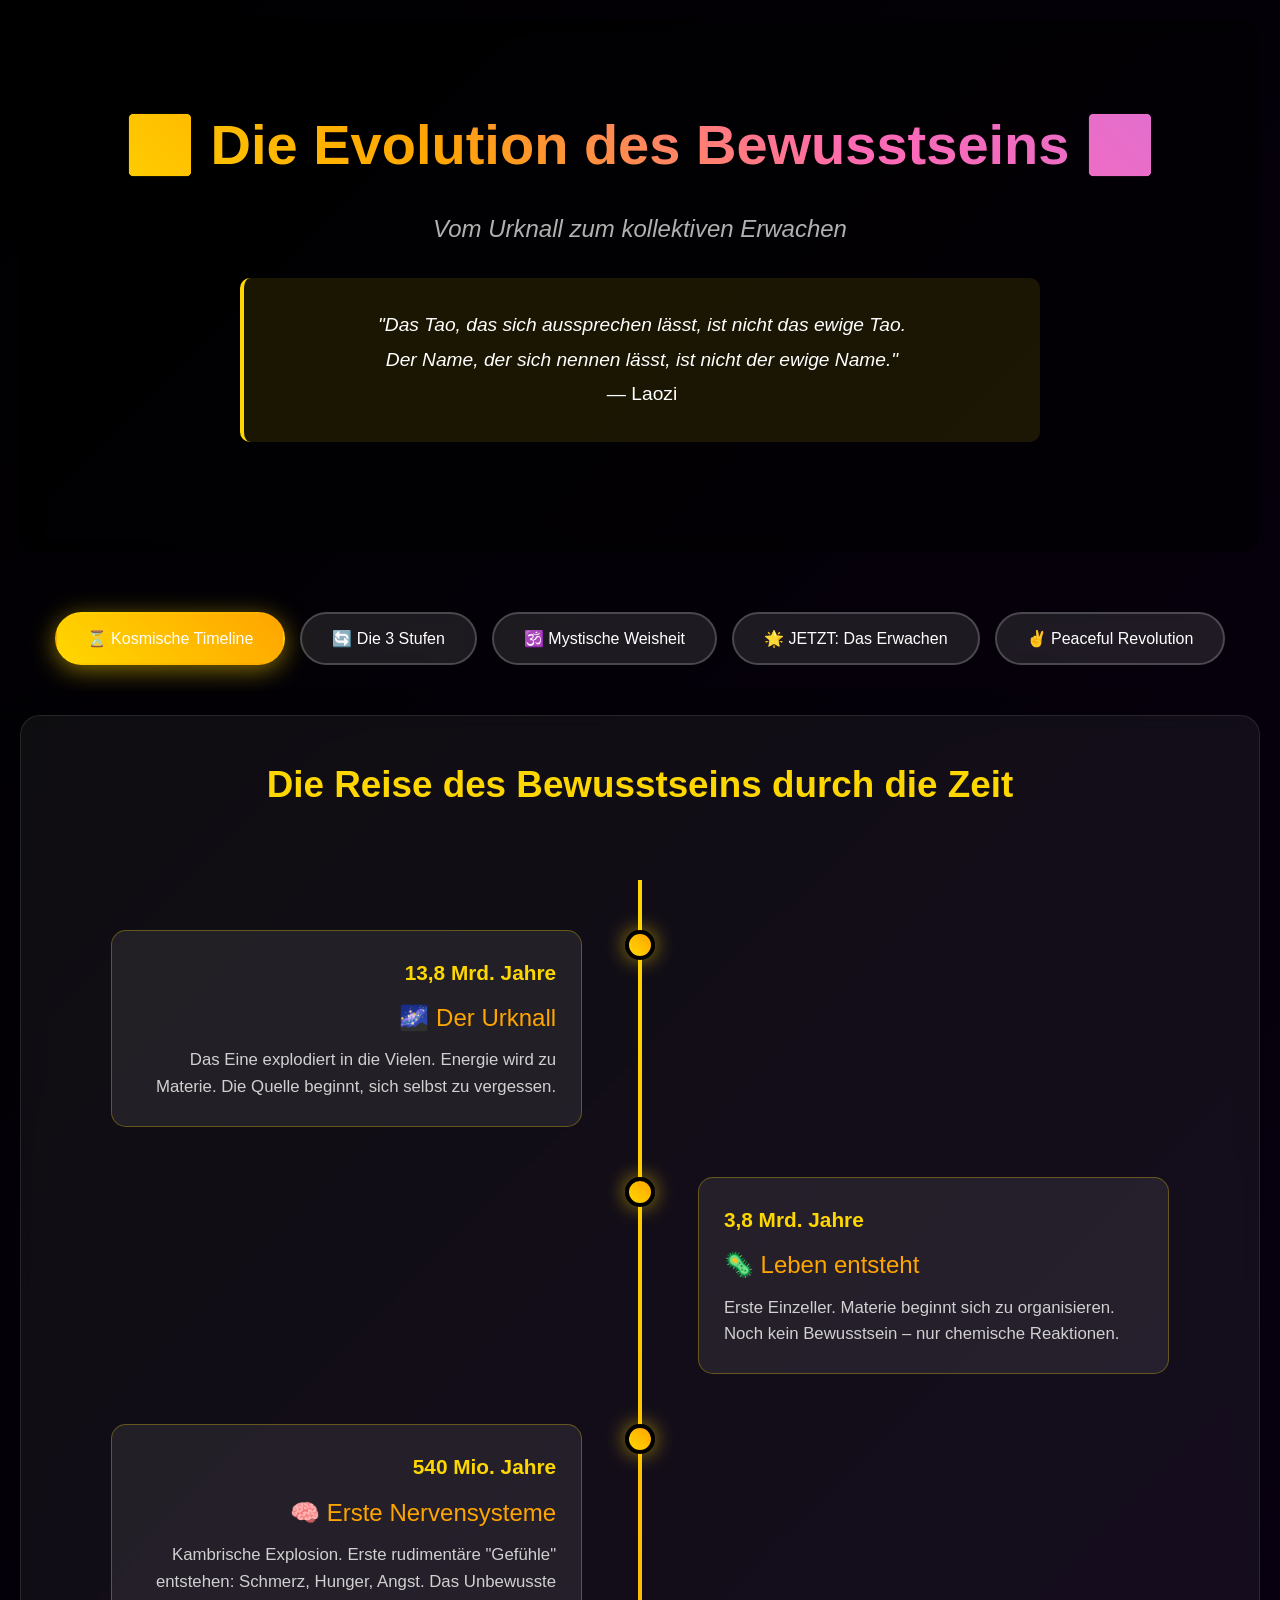
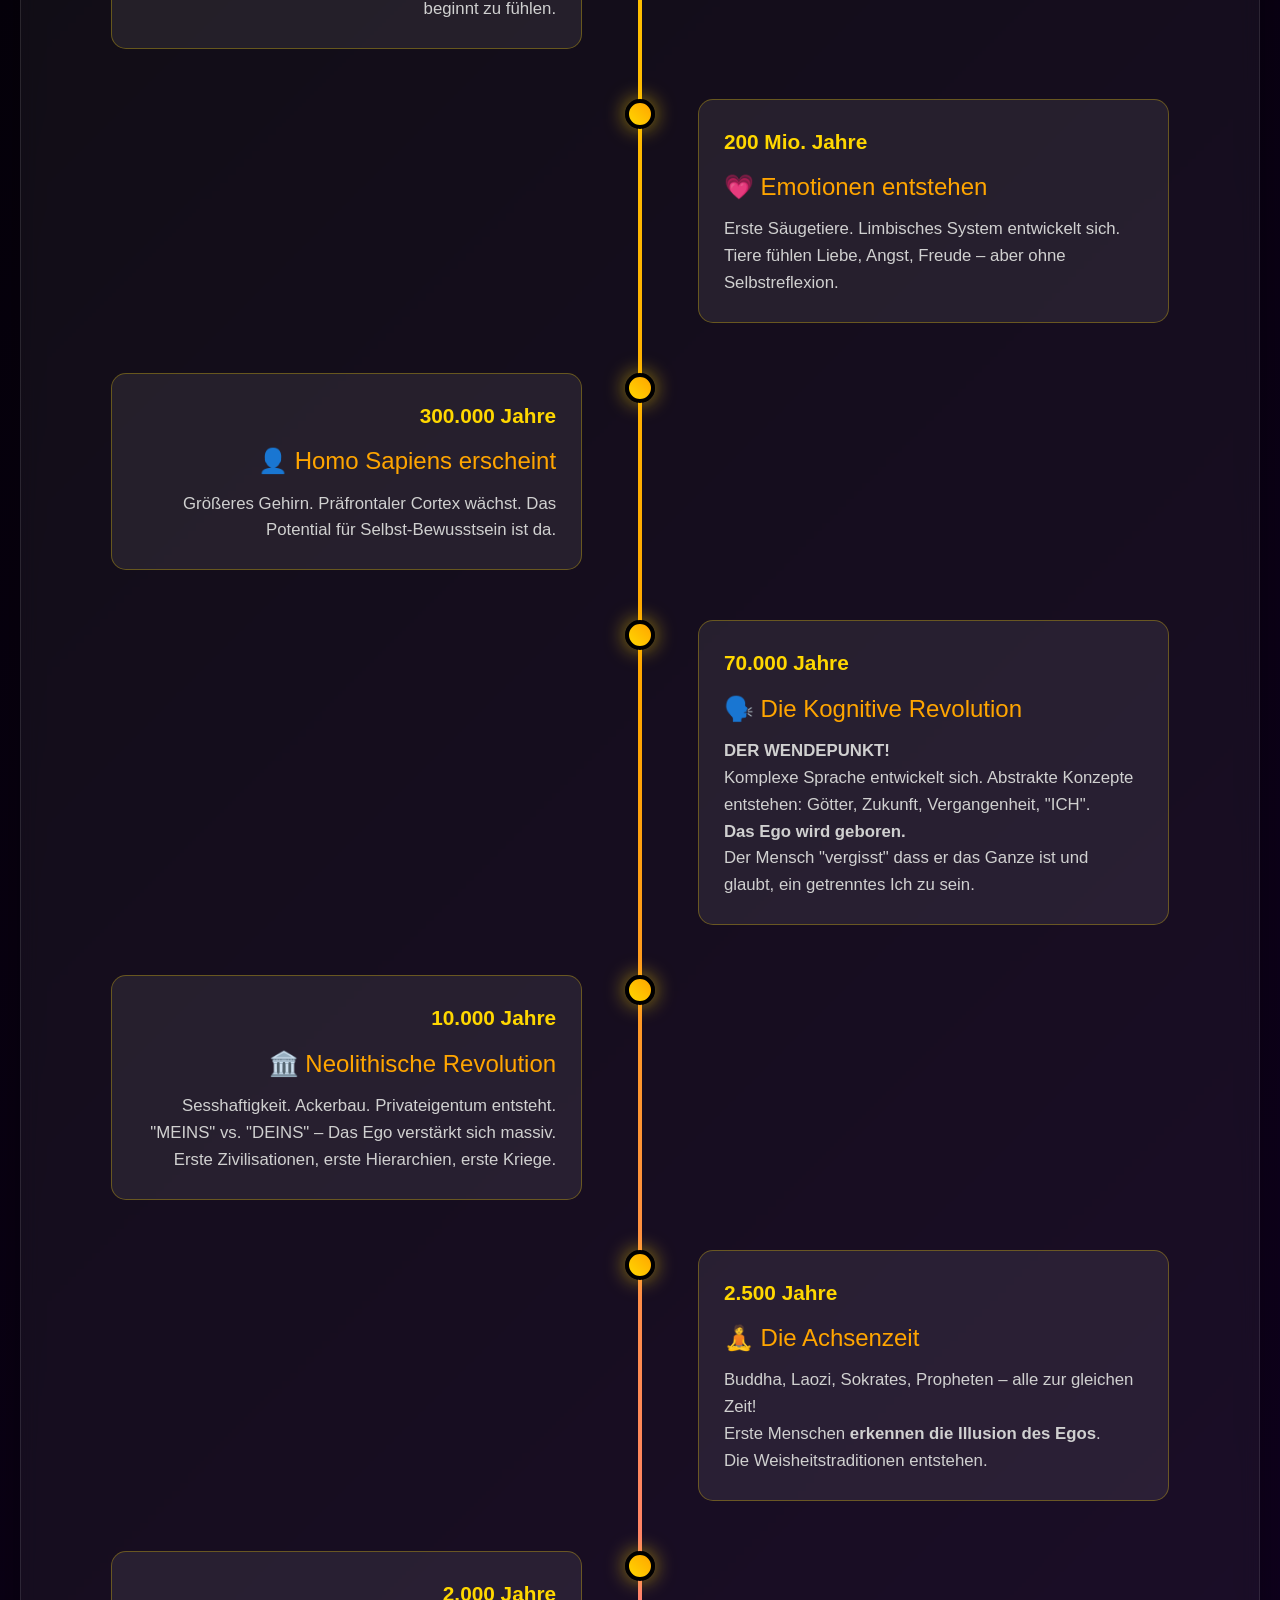
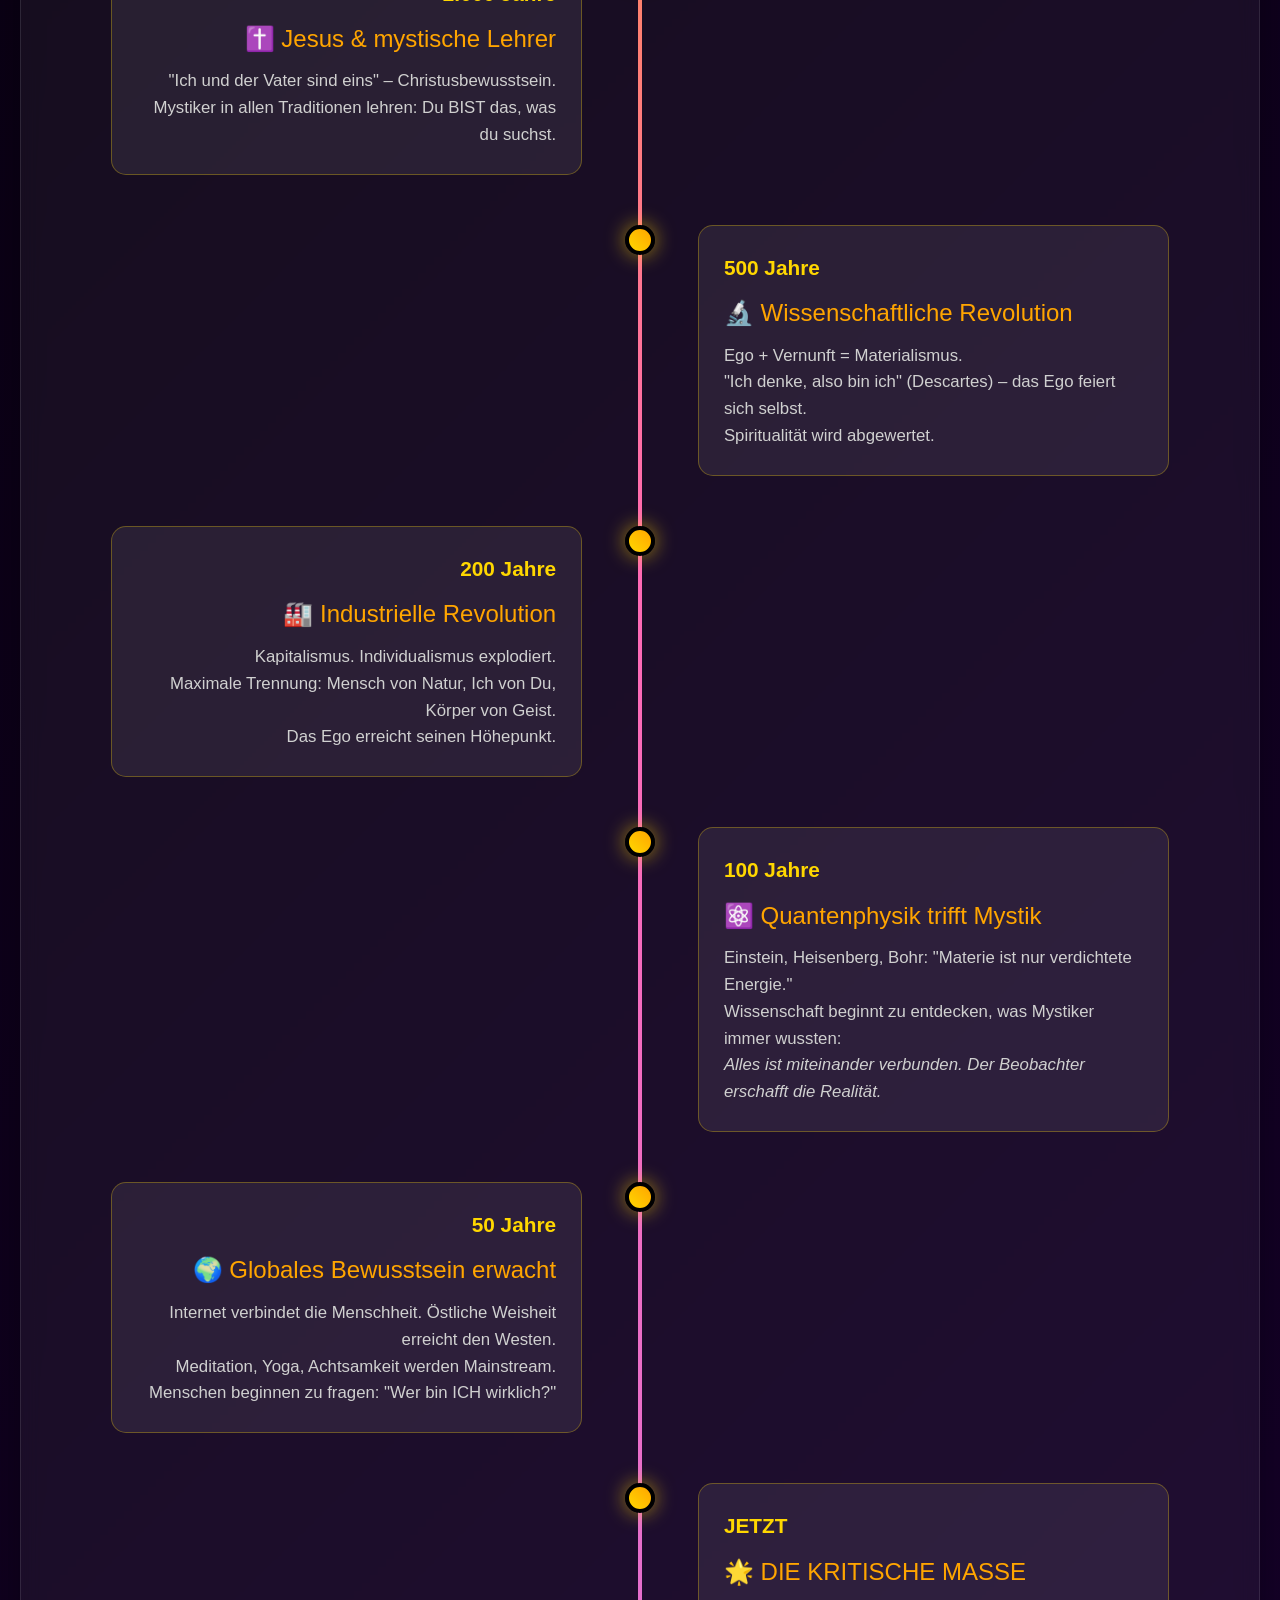
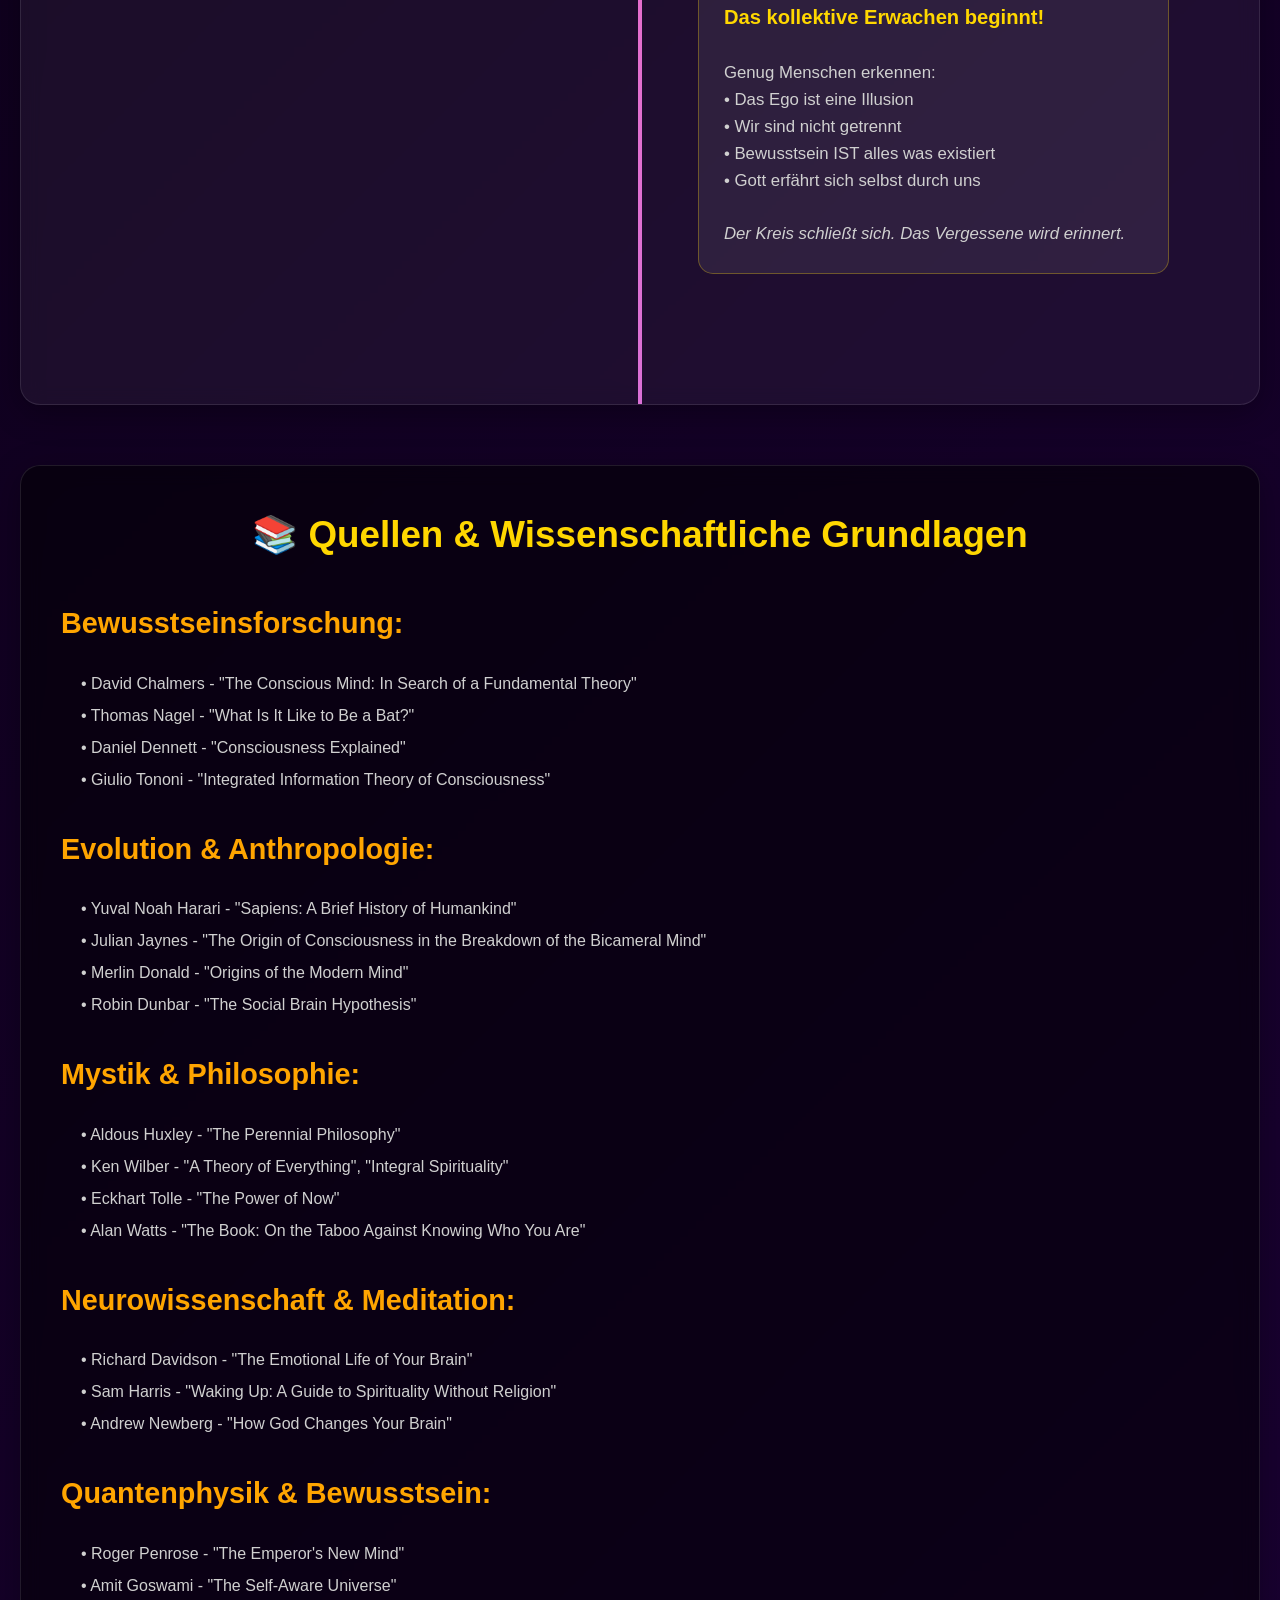
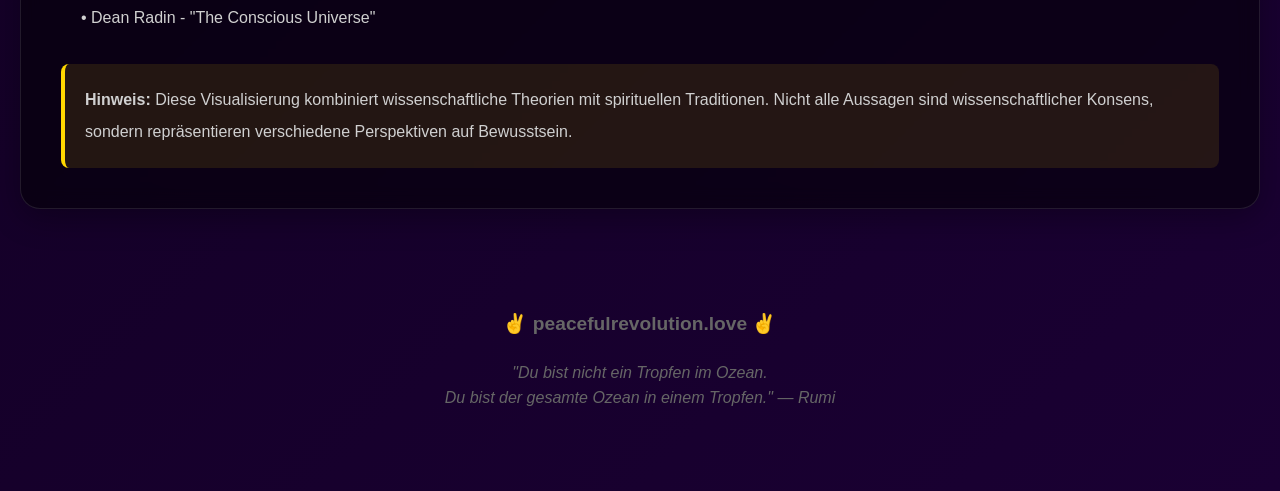
==== evolution-des-bewusstseins.html @ 8c38597f "Add files via upload Initial commit - website launch" ====
<!DOCTYPE html>
<html lang="de">
<head>
    <meta charset="UTF-8">
    <meta name="viewport" content="width=device-width, initial-scale=1.0">
    <title>Die Evolution des Bewusstseins - Peaceful Revolution</title>
    <style>
        * {
            margin: 0;
            padding: 0;
            box-sizing: border-box;
        }
        
        body {
            font-family: 'Segoe UI', Tahoma, Geneva, Verdana, sans-serif;
            background: linear-gradient(135deg, #000000, #1a0033, #330066, #1a0033, #000000);
            background-size: 400% 400%;
            animation: gradientShift 15s ease infinite;
            color: #fff;
            line-height: 1.6;
            overflow-x: hidden;
        }
        
        @keyframes gradientShift {
            0%, 100% { background-position: 0% 50%; }
            50% { background-position: 100% 50%; }
        }
        
        .container {
            max-width: 1400px;
            margin: 0 auto;
            padding: 20px;
        }
        
        header {
            text-align: center;
            padding: 80px 20px;
            background: rgba(0,0,0,0.5);
            margin-bottom: 60px;
            border-radius: 20px;
            backdrop-filter: blur(10px);
        }
        
        h1 {
            font-size: 3.5em;
            margin-bottom: 20px;
            background: linear-gradient(45deg, #FFD700, #FFA500, #FF69B4, #DA70D6);
            -webkit-background-clip: text;
            -webkit-text-fill-color: transparent;
            background-clip: text;
            animation: shimmer 3s ease-in-out infinite;
        }
        
        @keyframes shimmer {
            0%, 100% { filter: brightness(1); }
            50% { filter: brightness(1.3); }
        }
        
        .subtitle {
            font-size: 1.5em;
            color: #b0b0b0;
            margin-bottom: 30px;
            font-style: italic;
        }
        
        .quote-intro {
            max-width: 800px;
            margin: 30px auto;
            padding: 30px;
            background: rgba(255,215,0,0.1);
            border-left: 4px solid #FFD700;
            border-radius: 10px;
            font-size: 1.2em;
            line-height: 1.8;
        }
        
        .nav-tabs {
            display: flex;
            justify-content: center;
            gap: 15px;
            margin-bottom: 50px;
            flex-wrap: wrap;
        }
        
        .tab-btn {
            padding: 15px 30px;
            background: rgba(255,255,255,0.1);
            border: 2px solid rgba(255,255,255,0.2);
            color: white;
            cursor: pointer;
            border-radius: 30px;
            font-size: 1em;
            transition: all 0.3s;
            backdrop-filter: blur(5px);
        }
        
        .tab-btn:hover {
            background: rgba(255,255,255,0.2);
            transform: translateY(-3px);
            box-shadow: 0 5px 20px rgba(255,215,0,0.3);
        }
        
        .tab-btn.active {
            background: linear-gradient(45deg, #FFD700, #FFA500);
            border-color: transparent;
            box-shadow: 0 5px 25px rgba(255,215,0,0.5);
        }
        
        .tab-content {
            display: none;
        }
        
        .tab-content.active {
            display: block;
            animation: fadeIn 0.6s;
        }
        
        @keyframes fadeIn {
            from { opacity: 0; transform: translateY(30px); }
            to { opacity: 1; transform: translateY(0); }
        }
        
        .card {
            background: rgba(255,255,255,0.05);
            border-radius: 20px;
            padding: 40px;
            margin-bottom: 40px;
            backdrop-filter: blur(10px);
            border: 1px solid rgba(255,255,255,0.1);
            box-shadow: 0 8px 32px rgba(0,0,0,0.3);
        }
        
        .card h2 {
            color: #FFD700;
            margin-bottom: 25px;
            font-size: 2.3em;
            text-align: center;
        }
        
        .card h3 {
            color: #FFA500;
            margin-top: 30px;
            margin-bottom: 15px;
            font-size: 1.8em;
        }
        
        /* Timeline Styles */
        .timeline {
            position: relative;
            padding: 40px 0;
        }
        
        .timeline::before {
            content: '';
            position: absolute;
            left: 50%;
            transform: translateX(-50%);
            width: 4px;
            height: 100%;
            background: linear-gradient(180deg, #FFD700, #FFA500, #FF69B4, #DA70D6);
        }
        
        .timeline-item {
            position: relative;
            margin: 50px 0;
            padding: 0 50px;
        }
        
        .timeline-item:nth-child(odd) {
            text-align: right;
            padding-right: 55%;
        }
        
        .timeline-item:nth-child(even) {
            text-align: left;
            padding-left: 55%;
        }
        
        .timeline-dot {
            position: absolute;
            left: 50%;
            transform: translateX(-50%);
            width: 30px;
            height: 30px;
            border-radius: 50%;
            background: linear-gradient(45deg, #FFD700, #FFA500);
            border: 4px solid #000;
            box-shadow: 0 0 20px rgba(255,215,0,0.6);
            z-index: 10;
        }
        
        .timeline-content {
            background: rgba(255,255,255,0.08);
            padding: 25px;
            border-radius: 15px;
            border: 1px solid rgba(255,215,0,0.3);
            transition: all 0.3s;
        }
        
        .timeline-content:hover {
            background: rgba(255,255,255,0.12);
            transform: scale(1.02);
            box-shadow: 0 5px 25px rgba(255,215,0,0.3);
        }
        
        .timeline-date {
            font-size: 1.3em;
            color: #FFD700;
            font-weight: bold;
            margin-bottom: 10px;
        }
        
        .timeline-title {
            font-size: 1.5em;
            color: #FFA500;
            margin-bottom: 10px;
        }
        
        .timeline-desc {
            color: #d0d0d0;
            font-size: 1.05em;
            line-height: 1.6;
        }
        
        /* Three Stages */
        .three-stages {
            display: grid;
            grid-template-columns: repeat(auto-fit, minmax(300px, 1fr));
            gap: 30px;
            margin: 40px 0;
        }
        
        .stage {
            background: rgba(255,255,255,0.05);
            padding: 35px;
            border-radius: 20px;
            text-align: center;
            border: 2px solid transparent;
            transition: all 0.4s;
            position: relative;
            overflow: hidden;
        }
        
        .stage::before {
            content: '';
            position: absolute;
            top: -50%;
            left: -50%;
            width: 200%;
            height: 200%;
            background: radial-gradient(circle, rgba(255,215,0,0.1) 0%, transparent 70%);
            opacity: 0;
            transition: opacity 0.4s;
        }
        
        .stage:hover::before {
            opacity: 1;
        }
        
        .stage.stage-1 {
            border-color: #4CAF50;
        }
        
        .stage.stage-2 {
            border-color: #FF6B6B;
        }
        
        .stage.stage-3 {
            border-color: #FFD700;
        }
        
        .stage:hover {
            transform: translateY(-10px);
            box-shadow: 0 15px 40px rgba(255,215,0,0.3);
        }
        
        .stage-icon {
            font-size: 4em;
            margin-bottom: 20px;
        }
        
        .stage-title {
            font-size: 1.8em;
            margin-bottom: 15px;
            font-weight: bold;
        }
        
        .stage-1 .stage-title { color: #4CAF50; }
        .stage-2 .stage-title { color: #FF6B6B; }
        .stage-3 .stage-title { color: #FFD700; }
        
        .stage-desc {
            color: #b0b0b0;
            font-size: 1.05em;
            line-height: 1.7;
        }
        
        /* Mystical Traditions */
        .tradition-grid {
            display: grid;
            grid-template-columns: repeat(auto-fit, minmax(280px, 1fr));
            gap: 25px;
            margin: 30px 0;
        }
        
        .tradition {
            background: rgba(255,255,255,0.06);
            padding: 30px;
            border-radius: 15px;
            border-left: 5px solid;
            transition: all 0.3s;
        }
        
        .tradition:hover {
            background: rgba(255,255,255,0.1);
            transform: translateX(5px);
        }
        
        .tradition-name {
            font-size: 1.4em;
            font-weight: bold;
            margin-bottom: 15px;
        }
        
        .tradition-quote {
            font-style: italic;
            color: #d0d0d0;
            margin-bottom: 15px;
            line-height: 1.7;
            border-left: 3px solid rgba(255,215,0,0.5);
            padding-left: 15px;
        }
        
        .tradition-explanation {
            color: #a0a0a0;
            font-size: 0.95em;
        }
        
        .tradition:nth-child(1) { border-left-color: #FF6B35; }
        .tradition:nth-child(1) .tradition-name { color: #FF6B35; }
        
        .tradition:nth-child(2) { border-left-color: #4ECDC4; }
        .tradition:nth-child(2) .tradition-name { color: #4ECDC4; }
        
        .tradition:nth-child(3) { border-left-color: #FFD700; }
        .tradition:nth-child(3) .tradition-name { color: #FFD700; }
        
        .tradition:nth-child(4) { border-left-color: #95E1D3; }
        .tradition:nth-child(4) .tradition-name { color: #95E1D3; }
        
        .tradition:nth-child(5) { border-left-color: #F38181; }
        .tradition:nth-child(5) .tradition-name { color: #F38181; }
        
        .tradition:nth-child(6) { border-left-color: #AA96DA; }
        .tradition:nth-child(6) .tradition-name { color: #AA96DA; }
        
        /* Awakening Signs */
        .sign-grid {
            display: grid;
            grid-template-columns: repeat(auto-fit, minmax(250px, 1fr));
            gap: 20px;
            margin: 30px 0;
        }
        
        .sign-card {
            background: rgba(255,215,0,0.1);
            padding: 25px;
            border-radius: 12px;
            border: 1px solid rgba(255,215,0,0.3);
            text-align: center;
            transition: all 0.3s;
        }
        
        .sign-card:hover {
            background: rgba(255,215,0,0.15);
            transform: scale(1.05);
        }
        
        .sign-icon {
            font-size: 3em;
            margin-bottom: 15px;
        }
        
        .sign-title {
            font-size: 1.2em;
            color: #FFD700;
            margin-bottom: 10px;
            font-weight: bold;
        }
        
        .sign-desc {
            color: #c0c0c0;
            font-size: 0.95em;
        }
        
        /* The Cycle */
        .cycle-container {
            position: relative;
            max-width: 800px;
            margin: 50px auto;
            padding: 40px;
        }
        
        .cycle-circle {
            width: 100%;
            aspect-ratio: 1;
            border-radius: 50%;
            border: 4px solid rgba(255,215,0,0.3);
            position: relative;
            display: flex;
            align-items: center;
            justify-content: center;
            background: radial-gradient(circle, rgba(255,215,0,0.05) 0%, transparent 70%);
        }
        
        .cycle-center {
            text-align: center;
            z-index: 10;
        }
        
        .cycle-center-text {
            font-size: 2em;
            color: #FFD700;
            font-weight: bold;
        }
        
        .cycle-point {
            position: absolute;
            width: 150px;
            text-align: center;
            padding: 15px;
            background: rgba(0,0,0,0.7);
            border-radius: 10px;
            border: 2px solid #FFD700;
        }
        
        .cycle-point-title {
            color: #FFD700;
            font-weight: bold;
            margin-bottom: 5px;
        }
        
        .cycle-point-1 { top: -10px; left: 50%; transform: translateX(-50%); }
        .cycle-point-2 { top: 50%; right: -80px; transform: translateY(-50%); }
        .cycle-point-3 { bottom: -10px; left: 50%; transform: translateX(-50%); }
        .cycle-point-4 { top: 50%; left: -80px; transform: translateY(-50%); }
        
        /* Interactive Name Selector */
        .name-selector {
            background: rgba(255,215,0,0.1);
            padding: 40px;
            border-radius: 20px;
            margin: 40px 0;
            border: 2px solid rgba(255,215,0,0.3);
        }
        
        .name-selector h3 {
            text-align: center;
            color: #FFD700;
            margin-bottom: 30px;
            font-size: 2em;
        }
        
        .name-options {
            display: flex;
            flex-wrap: wrap;
            gap: 15px;
            justify-content: center;
            margin-bottom: 30px;
        }
        
        .name-option {
            padding: 15px 30px;
            background: rgba(255,255,255,0.1);
            border: 2px solid rgba(255,215,0,0.5);
            border-radius: 25px;
            cursor: pointer;
            transition: all 0.3s;
            font-size: 1.1em;
        }
        
        .name-option:hover {
            background: rgba(255,215,0,0.2);
            transform: scale(1.05);
        }
        
        .name-option.selected {
            background: linear-gradient(45deg, #FFD700, #FFA500);
            border-color: transparent;
            color: #000;
            font-weight: bold;
        }
        
        .selected-name-display {
            text-align: center;
            font-size: 1.8em;
            color: #FFD700;
            margin-top: 20px;
            min-height: 60px;
        }
        
        /* Highlight Box */
        .highlight-box {
            background: rgba(255,215,0,0.15);
            border: 2px solid #FFD700;
            border-radius: 15px;
            padding: 30px;
            margin: 30px 0;
            text-align: center;
        }
        
        .highlight-number {
            font-size: 4em;
            color: #FFD700;
            font-weight: bold;
            text-shadow: 0 0 20px rgba(255,215,0,0.5);
        }
        
        .highlight-text {
            font-size: 1.3em;
            color: #fff;
            margin-top: 15px;
            line-height: 1.7;
        }
        
        /* Peaceful Revolution */
        .pr-section {
            background: linear-gradient(135deg, rgba(255,215,0,0.1), rgba(255,105,180,0.1));
            padding: 50px;
            border-radius: 25px;
            margin: 50px 0;
            border: 3px solid rgba(255,215,0,0.5);
            text-align: center;
        }
        
        .pr-logo {
            font-size: 3.5em;
            margin-bottom: 20px;
        }
        
        .pr-title {
            font-size: 2.5em;
            color: #FFD700;
            margin-bottom: 20px;
            font-weight: bold;
        }
        
        .pr-description {
            font-size: 1.3em;
            color: #d0d0d0;
            max-width: 900px;
            margin: 0 auto 30px;
            line-height: 1.8;
        }
        
        .pr-mission {
            display: grid;
            grid-template-columns: repeat(auto-fit, minmax(250px, 1fr));
            gap: 25px;
            margin-top: 40px;
        }
        
        .pr-mission-item {
            background: rgba(0,0,0,0.3);
            padding: 25px;
            border-radius: 15px;
            border: 1px solid rgba(255,215,0,0.3);
        }
        
        .pr-mission-icon {
            font-size: 2.5em;
            margin-bottom: 15px;
        }
        
        .pr-mission-text {
            font-size: 1.1em;
            color: #d0d0d0;
        }
        
        @media (max-width: 768px) {
            h1 {
                font-size: 2em;
            }
            
            .timeline::before {
                left: 30px;
            }
            
            .timeline-item:nth-child(odd),
            .timeline-item:nth-child(even) {
                text-align: left;
                padding-left: 70px;
                padding-right: 20px;
            }
            
            .timeline-dot {
                left: 30px;
            }
            
            .cycle-point-1, .cycle-point-2, 
            .cycle-point-3, .cycle-point-4 {
                position: static;
                transform: none;
                margin: 15px 0;
            }
        }
    </style>
</head>
<body>
    <div class="container">
        <header>
            <h1>🌌 Die Evolution des Bewusstseins 🌌</h1>
            <p class="subtitle">Vom Urknall zum kollektiven Erwachen</p>
            
            <div class="quote-intro">
                <em>"Das Tao, das sich aussprechen lässt, ist nicht das ewige Tao.<br>
                Der Name, der sich nennen lässt, ist nicht der ewige Name."</em><br>
                — Laozi
            </div>
        </header>
        
        <div class="nav-tabs">
            <button class="tab-btn active" onclick="switchTab('timeline')">⏳ Kosmische Timeline</button>
            <button class="tab-btn" onclick="switchTab('stages')">🔄 Die 3 Stufen</button>
            <button class="tab-btn" onclick="switchTab('traditions')">🕉️ Mystische Weisheit</button>
            <button class="tab-btn" onclick="switchTab('now')">🌟 JETZT: Das Erwachen</button>
            <button class="tab-btn" onclick="switchTab('revolution')">✌️ Peaceful Revolution</button>
        </div>
        
        <!-- TAB 1: Timeline -->
        <div id="timeline" class="tab-content active">
            <div class="card">
                <h2>Die Reise des Bewusstseins durch die Zeit</h2>
                
                <div class="timeline">
                    <div class="timeline-item">
                        <div class="timeline-dot"></div>
                        <div class="timeline-content">
                            <div class="timeline-date">13,8 Mrd. Jahre</div>
                            <div class="timeline-title">🌌 Der Urknall</div>
                            <div class="timeline-desc">
                                Das Eine explodiert in die Vielen. Energie wird zu Materie.
                                Die Quelle beginnt, sich selbst zu vergessen.
                            </div>
                        </div>
                    </div>
                    
                    <div class="timeline-item">
                        <div class="timeline-dot"></div>
                        <div class="timeline-content">
                            <div class="timeline-date">3,8 Mrd. Jahre</div>
                            <div class="timeline-title">🦠 Leben entsteht</div>
                            <div class="timeline-desc">
                                Erste Einzeller. Materie beginnt sich zu organisieren.
                                Noch kein Bewusstsein – nur chemische Reaktionen.
                            </div>
                        </div>
                    </div>
                    
                    <div class="timeline-item">
                        <div class="timeline-dot"></div>
                        <div class="timeline-content">
                            <div class="timeline-date">540 Mio. Jahre</div>
                            <div class="timeline-title">🧠 Erste Nervensysteme</div>
                            <div class="timeline-desc">
                                Kambrische Explosion. Erste rudimentäre "Gefühle" entstehen:
                                Schmerz, Hunger, Angst. Das Unbewusste beginnt zu fühlen.
                            </div>
                        </div>
                    </div>
                    
                    <div class="timeline-item">
                        <div class="timeline-dot"></div>
                        <div class="timeline-content">
                            <div class="timeline-date">200 Mio. Jahre</div>
                            <div class="timeline-title">💗 Emotionen entstehen</div>
                            <div class="timeline-desc">
                                Erste Säugetiere. Limbisches System entwickelt sich.
                                Tiere fühlen Liebe, Angst, Freude – aber ohne Selbstreflexion.
                            </div>
                        </div>
                    </div>
                    
                    <div class="timeline-item">
                        <div class="timeline-dot"></div>
                        <div class="timeline-content">
                            <div class="timeline-date">300.000 Jahre</div>
                            <div class="timeline-title">👤 Homo Sapiens erscheint</div>
                            <div class="timeline-desc">
                                Größeres Gehirn. Präfrontaler Cortex wächst.
                                Das Potential für Selbst-Bewusstsein ist da.
                            </div>
                        </div>
                    </div>
                    
                    <div class="timeline-item">
                        <div class="timeline-dot"></div>
                        <div class="timeline-content">
                            <div class="timeline-date">70.000 Jahre</div>
                            <div class="timeline-title">🗣️ Die Kognitive Revolution</div>
                            <div class="timeline-desc">
                                <strong>DER WENDEPUNKT!</strong><br>
                                Komplexe Sprache entwickelt sich. Abstrakte Konzepte entstehen:
                                Götter, Zukunft, Vergangenheit, "ICH".<br>
                                <strong>Das Ego wird geboren.</strong><br>
                                Der Mensch "vergisst" dass er das Ganze ist und glaubt, ein getrenntes Ich zu sein.
                            </div>
                        </div>
                    </div>
                    
                    <div class="timeline-item">
                        <div class="timeline-dot"></div>
                        <div class="timeline-content">
                            <div class="timeline-date">10.000 Jahre</div>
                            <div class="timeline-title">🏛️ Neolithische Revolution</div>
                            <div class="timeline-desc">
                                Sesshaftigkeit. Ackerbau. Privateigentum entsteht.<br>
                                "MEINS" vs. "DEINS" – Das Ego verstärkt sich massiv.<br>
                                Erste Zivilisationen, erste Hierarchien, erste Kriege.
                            </div>
                        </div>
                    </div>
                    
                    <div class="timeline-item">
                        <div class="timeline-dot"></div>
                        <div class="timeline-content">
                            <div class="timeline-date">2.500 Jahre</div>
                            <div class="timeline-title">🧘 Die Achsenzeit</div>
                            <div class="timeline-desc">
                                Buddha, Laozi, Sokrates, Propheten – alle zur gleichen Zeit!<br>
                                Erste Menschen <strong>erkennen die Illusion des Egos</strong>.<br>
                                Die Weisheitstraditionen entstehen.
                            </div>
                        </div>
                    </div>
                    
                    <div class="timeline-item">
                        <div class="timeline-dot"></div>
                        <div class="timeline-content">
                            <div class="timeline-date">2.000 Jahre</div>
                            <div class="timeline-title">✝️ Jesus & mystische Lehrer</div>
                            <div class="timeline-desc">
                                "Ich und der Vater sind eins" – Christusbewusstsein.<br>
                                Mystiker in allen Traditionen lehren: Du BIST das, was du suchst.
                            </div>
                        </div>
                    </div>
                    
                    <div class="timeline-item">
                        <div class="timeline-dot"></div>
                        <div class="timeline-content">
                            <div class="timeline-date">500 Jahre</div>
                            <div class="timeline-title">🔬 Wissenschaftliche Revolution</div>
                            <div class="timeline-desc">
                                Ego + Vernunft = Materialismus.<br>
                                "Ich denke, also bin ich" (Descartes) – das Ego feiert sich selbst.<br>
                                Spiritualität wird abgewertet.
                            </div>
                        </div>
                    </div>
                    
                    <div class="timeline-item">
                        <div class="timeline-dot"></div>
                        <div class="timeline-content">
                            <div class="timeline-date">200 Jahre</div>
                            <div class="timeline-title">🏭 Industrielle Revolution</div>
                            <div class="timeline-desc">
                                Kapitalismus. Individualismus explodiert.<br>
                                Maximale Trennung: Mensch von Natur, Ich von Du, Körper von Geist.<br>
                                Das Ego erreicht seinen Höhepunkt.
                            </div>
                        </div>
                    </div>
                    
                    <div class="timeline-item">
                        <div class="timeline-dot"></div>
                        <div class="timeline-content">
                            <div class="timeline-date">100 Jahre</div>
                            <div class="timeline-title">⚛️ Quantenphysik trifft Mystik</div>
                            <div class="timeline-desc">
                                Einstein, Heisenberg, Bohr: "Materie ist nur verdichtete Energie."<br>
                                Wissenschaft beginnt zu entdecken, was Mystiker immer wussten:<br>
                                <em>Alles ist miteinander verbunden. Der Beobachter erschafft die Realität.</em>
                            </div>
                        </div>
                    </div>
                    
                    <div class="timeline-item">
                        <div class="timeline-dot"></div>
                        <div class="timeline-content">
                            <div class="timeline-date">50 Jahre</div>
                            <div class="timeline-title">🌍 Globales Bewusstsein erwacht</div>
                            <div class="timeline-desc">
                                Internet verbindet die Menschheit. Östliche Weisheit erreicht den Westen.<br>
                                Meditation, Yoga, Achtsamkeit werden Mainstream.<br>
                                Menschen beginnen zu fragen: "Wer bin ICH wirklich?"
                            </div>
                        </div>
                    </div>
                    
                    <div class="timeline-item">
                        <div class="timeline-dot"></div>
                        <div class="timeline-content">
                            <div class="timeline-date">JETZT</div>
                            <div class="timeline-title">🌟 DIE KRITISCHE MASSE</div>
                            <div class="timeline-desc">
                                <strong style="color: #FFD700; font-size: 1.2em;">
                                Das kollektive Erwachen beginnt!
                                </strong><br><br>
                                Genug Menschen erkennen:<br>
                                • Das Ego ist eine Illusion<br>
                                • Wir sind nicht getrennt<br>
                                • Bewusstsein IST alles was existiert<br>
                                • Gott erfährt sich selbst durch uns<br><br>
                                <em>Der Kreis schließt sich. Das Vergessene wird erinnert.</em>
                            </div>
                        </div>
                    </div>
                </div>
            </div>
        </div>
        
        <!-- TAB 2: Die 3 Stufen -->
        <div id="stages" class="tab-content">
            <div class="card">
                <h2>Der Zyklus des Bewusstseins</h2>
                <p style="text-align: center; font-size: 1.2em; color: #b0b0b0; margin-bottom: 40px;">
                    Die Reise von unbewusster Einheit über bewusste Trennung zur bewussten Einheit
                </p>
                
                <div class="three-stages">
                    <div class="stage stage-1">
                        <div class="stage-icon">🌱</div>
                        <div class="stage-title">Stufe 1: Unbewusste Einheit</div>
                        <div class="stage-desc">
                            <strong>Wer:</strong> Stein, Pflanze, Tier<br><br>
                            <strong>Zustand:</strong><br>
                            • IST eins mit allem<br>
                            • Lebt im JETZT<br>
                            • Kein Ego, keine Trennung<br>
                            • Kein Leiden (keine Gedanken)<br><br>
                            <strong>ABER:</strong> Weiß es nicht!<br>
                            Keine Selbstreflexion.
                        </div>
                    </div>
                    
                    <div class="stage stage-2">
                        <div class="stage-icon">👤</div>
                        <div class="stage-title">Stufe 2: Bewusste Trennung</div>
                        <div class="stage-desc">
                            <strong>Wer:</strong> Der Mensch (Ego)<br><br>
                            <strong>Zustand:</strong><br>
                            • Fühlt sich getrennt<br>
                            • Lebt in Vergangenheit/Zukunft<br>
                            • "ICH" vs. "DU" vs. "WELT"<br>
                            • Leiden durch Illusion der Trennung<br><br>
                            <strong>ABER:</strong> Notwendig!<br>
                            Nur durch Trennung kann Einheit ERFAHREN werden.
                        </div>
                    </div>
                    
                    <div class="stage stage-3">
                        <div class="stage-icon">🌟</div>
                        <div class="stage-title">Stufe 3: Bewusste Einheit</div>
                        <div class="stage-desc">
                            <strong>Wer:</strong> Der Erwachte (Christusbewusstsein, Buddha-Natur)<br><br>
                            <strong>Zustand:</strong><br>
                            • WEISS dass alles eins ist<br>
                            • Lebt in der Welt, aber nicht von der Welt<br>
                            • Ego wird zum Werkzeug, nicht zum Meister<br>
                            • Leiden endet, Liebe bleibt<br><br>
                            <strong>DAS ZIEL:</strong><br>
                            Gott erfährt sich selbst bewusst!
                        </div>
                    </div>
                </div>
            </div>
            
            <div class="card">
                <h2>Der ewige Kreislauf</h2>
                
                <div class="cycle-container">
                    <div class="cycle-circle">
                        <div class="cycle-center">
                            <div class="cycle-center-text">DAS<br>EINE</div>
                        </div>
                        
                        <div class="cycle-point cycle-point-1">
                            <div class="cycle-point-title">1. Einheit</div>
                            <div>Reines Sein</div>
                        </div>
                        
                        <div class="cycle-point cycle-point-2">
                            <div class="cycle-point-title">2. Vergessen</div>
                            <div>Ego entsteht</div>
                        </div>
                        
                        <div class="cycle-point cycle-point-3">
                            <div class="cycle-point-title">3. Leiden</div>
                            <div>Sehnsucht erwacht</div>
                        </div>
                        
                        <div class="cycle-point cycle-point-4">
                            <div class="cycle-point-title">4. Erinnern</div>
                            <div>Erwachen</div>
                        </div>
                    </div>
                </div>
                
                <div class="highlight-box" style="margin-top: 50px;">
                    <p class="highlight-text">
                        <strong>"Das Universum ist ein Kreislauf von Vergessen und Erinnern.<br>
                        Du bist Gott, der gerade träumt, ein Mensch zu sein."</strong>
                    </p>
                </div>
            </div>
        </div>
        
        <!-- TAB 3: Mystische Traditionen -->
        <div id="traditions" class="tab-content">
            <div class="card">
                <h2>Alle Wege führen zum Einen</h2>
                <p style="text-align: center; font-size: 1.2em; color: #b0b0b0; margin-bottom: 40px;">
                    Verschiedene Worte, dieselbe Wahrheit
                </p>
                
                <div class="name-selector">
                    <h3>🌟 Wähle DEINEN Namen für das Unbeschreibbare 🌟</h3>
                    <p style="text-align: center; color: #b0b0b0; margin-bottom: 25px;">
                        Alle zeigen auf dasselbe – welches Wort spricht zu dir?
                    </p>
                    
                    <div class="name-options">
                        <div class="name-option" onclick="selectName('Gott')">Gott</div>
                        <div class="name-option" onclick="selectName('Das Tao')">Das Tao</div>
                        <div class="name-option" onclick="selectName('Brahman')">Brahman</div>
                        <div class="name-option" onclick="selectName('Allah')">Allah</div>
                        <div class="name-option" onclick="selectName('Bewusstsein')">Bewusstsein</div>
                        <div class="name-option" onclick="selectName('Das Eine')">Das Eine</div>
                        <div class="name-option" onclick="selectName('Die Quelle')">Die Quelle</div>
                        <div class="name-option" onclick="selectName('Liebe')">Liebe</div>
                        <div class="name-option" onclick="selectName('Das Sein')">Das Sein</div>
                        <div class="name-option" onclick="selectName('Das Absolute')">Das Absolute</div>
                    </div>
                    
                    <div class="selected-name-display" id="selectedName">
                        Klicke auf einen Namen...
                    </div>
                </div>
                
                <div class="tradition-grid">
                    <div class="tradition">
                        <div class="tradition-name">🕉️ Hinduismus (Advaita Vedanta)</div>
                        <div class="tradition-quote">
                            "Tat Tvam Asi" – Du bist DAS.<br><br>
                            "Brahman ist die einzige Realität. Die Welt ist Illusion (Maya).
                            Das individuelle Selbst (Atman) ist nicht getrennt von Brahman."
                        </div>
                        <div class="tradition-explanation">
                            → Gott spielt Verstecken mit sich selbst durch unzählige Formen.
                        </div>
                    </div>
                    
                    <div class="tradition">
                        <div class="tradition-name">☪️ Sufismus (Islamische Mystik)</div>
                        <div class="tradition-quote">
                            "Ich war ein verborgener Schatz und wollte erkannt werden,
                            also erschuf ich die Schöpfung, damit ich erkannt werde."<br>
                            — Hadith Qudsi
                        </div>
                        <div class="tradition-explanation">
                            → Das Universum ist Gottes Spiegel. Jeder Mensch ein Reflexionspunkt.
                        </div>
                    </div>
                    
                    <div class="tradition">
                        <div class="tradition-name">✡️ Kabbalah (Jüdische Mystik)</div>
                        <div class="tradition-quote">
                            "Ein Sof (das Unendliche) zieht sich zurück (Tzimtzum),
                            um Raum für Schöpfung zu schaffen.<br>
                            Durch Tikkun Olam (Weltheilung) kehrt alles zur Quelle zurück."
                        </div>
                        <div class="tradition-explanation">
                            → Gott limitiert sich freiwillig, um Vielfalt zu ermöglichen.
                        </div>
                    </div>
                    
                    <div class="tradition">
                        <div class="tradition-name">✝️ Christliche Mystik</div>
                        <div class="tradition-quote">
                            "Ich und der Vater sind eins." — Jesus<br><br>
                            "Das Auge, mit dem ich Gott sehe, ist dasselbe Auge,
                            mit dem Gott mich sieht." — Meister Eckhart
                        </div>
                        <div class="tradition-explanation">
                            → Christusbewusstsein = Erkenntnis der Einheit mit dem Göttlichen.
                        </div>
                    </div>
                    
                    <div class="tradition">
                        <div class="tradition-name">☸️ Buddhismus</div>
                        <div class="tradition-quote">
                            "Form ist Leere, Leere ist Form."<br>
                            "Das Selbst ist eine Illusion (Anatta).<br>
                            Erleuchtung = Erkenntnis der Nicht-Trennung (Nirvana)."
                        </div>
                        <div class="tradition-explanation">
                            → Durch Auflösung des Ego-Selbst erkennst du: Es gab nie Trennung.
                        </div>
                    </div>
                    
                    <div class="tradition">
                        <div class="tradition-name">☯️ Taoismus</div>
                        <div class="tradition-quote">
                            "Das Tao, das sich aussprechen lässt, ist nicht das ewige Tao."<br><br>
                            "Der Weise tut nichts (Wu Wei), und doch bleibt nichts ungetan.<br>
                            Er ist eins mit dem Fluss des Lebens."
                        </div>
                        <div class="tradition-explanation">
                            → Die höchste Wahrheit ist unbeschreibbar. Sei wie Wasser – formlos, doch alles durchdringend.
                        </div>
                    </div>
                </div>
                
                <div class="highlight-box" style="margin-top: 50px;">
                    <p class="highlight-text">
                        <strong>Alle Religionen sind Finger, die auf den Mond zeigen.<br>
                        Kämpfe nicht über die Finger – schau auf den Mond!</strong><br><br>
                        Die Wahrheit hat keine Religion.<br>
                        Gott hat keine Nationalität.<br>
                        Liebe braucht kein Etikett.
                    </p>
                </div>
            </div>
        </div>
        
        <!-- TAB 4: JETZT - Das Erwachen -->
        <div id="now" class="tab-content">
            <div class="card">
                <h2>🌟 Warum JETZT? Zeichen des kollektiven Erwachens 🌟</h2>
                
                <div class="highlight-box">
                    <div class="highlight-number">2024-2026</div>
                    <p class="highlight-text">
                        Wir leben im <strong>kritischen Moment der menschlichen Evolution.</strong><br>
                        Das Ego hat seinen Höhepunkt erreicht – und beginnt sich aufzulösen.
                    </p>
                </div>
                
                <h3 style="text-align: center; margin-top: 50px;">Zeichen dass das kollektive Bewusstsein erwacht:</h3>
                
                <div class="sign-grid">
                    <div class="sign-card">
                        <div class="sign-icon">🧘</div>
                        <div class="sign-title">Meditation wird Mainstream</div>
                        <div class="sign-desc">
                            Millionen praktizieren täglich. Apps wie Headspace, Calm erreichen Massen.
                            Achtsamkeit in Schulen & Firmen.
                        </div>
                    </div>
                    
                    <div class="sign-card">
                        <div class="sign-icon">📚</div>
                        <div class="sign-title">Spirituelle Bestseller</div>
                        <div class="sign-desc">
                            Eckhart Tolle, Michael Singer, Ram Dass, Thich Nhat Hanh –
                            Millionen lesen Bücher über Nicht-Dualität.
                        </div>
                    </div>
                    
                    <div class="sign-card">
                        <div class="sign-icon">🍄</div>
                        <div class="sign-title">Psychedelika-Renaissance</div>
                        <div class="sign-desc">
                            Ayahuasca, Psilocybin, LSD – Menschen haben Ego-Tod-Erfahrungen
                            und erkennen: "ICH bin das Universum!"
                        </div>
                    </div>
                    
                    <div class="sign-card">
                        <div class="sign-icon">⚛️</div>
                        <div class="sign-title">Quantenphysik trifft Spiritualität</div>
                        <div class="sign-desc">
                            Wissenschaftler entdecken: Bewusstsein beeinflusst Materie.
                            Alles ist Schwingung. Trennung ist Illusion.
                        </div>
                    </div>
                    
                    <div class="sign-card">
                        <div class="sign-icon">🌍</div>
                        <div class="sign-title">Globales Bewusstsein</div>
                        <div class="sign-desc">
                            Internet verbindet Menschheit. Wir sehen: Leid in Gaza = unser Leid.
                            Freude in Bali = unsere Freude. Trennung wird sichtbar absurd.
                        </div>
                    </div>
                    
                    <div class="sign-card">
                        <div class="sign-icon">💔</div>
                        <div class="sign-title">Leidensdruck wächst</div>
                        <div class="sign-desc">
                            Depression, Burnout, Sinnkrise – das Ego-System bricht zusammen.
                            Menschen fragen: "Ist das alles?" → Spirituelle Suche beginnt.
                        </div>
                    </div>
                    
                    <div class="sign-card">
                        <div class="sign-icon">🌱</div>
                        <div class="sign-title">Umweltbewusstsein</div>
                        <div class="sign-desc">
                            Erkenntnis: Wir SIND die Natur, nicht getrennt davon.
                            "Wenn die Erde leidet, leide ich."
                        </div>
                    </div>
                    
                    <div class="sign-card">
                        <div class="sign-icon">👶</div>
                        <div class="sign-title">Neue Generation</div>
                        <div class="sign-desc">
                            Gen Z fragt: "Warum für ein System arbeiten, das die Welt zerstört?"
                            Sie suchen Sinn, nicht nur Geld.
                        </div>
                    </div>
                    
                    <div class="sign-card">
                        <div class="sign-icon">🎨</div>
                        <div class="sign-title">Kunst als Erwachen</div>
                        <div class="sign-desc">
                            Musik, Filme, Poesie thematisieren Einheit.
                            "We are all one" wird Pop-Kultur.
                        </div>
                    </div>
                    
                    <div class="sign-card">
                        <div class="sign-icon">💰</div>
                        <div class="sign-title">Kapitalismus-Kritik wächst</div>
                        <div class="sign-desc">
                            Menschen erkennen: Geld ist nur eine Zahl.
                            Das System basiert auf Illusion. Alternative Wirtschaft entsteht.
                        </div>
                    </div>
                </div>
            </div>
            
            <div class="card">
                <h2>Die kritische Masse</h2>
                
                <div class="highlight-box">
                    <div class="highlight-number">100. Affe</div>
                    <p class="highlight-text">
                        <strong>Forschung zeigt:</strong> Wenn eine kritische Masse (ca. 10-15%) einer Population
                        ein neues Bewusstsein erreicht, kippt das GESAMTE System.<br><br>
                        
                        <strong>Wir sind nah dran!</strong><br>
                        Schätzungen: 5-10% der Menschheit sind bereits "aufgewacht" oder auf dem Weg.<br><br>
                        
                        <em>Jeder Einzelne der erwacht, beschleunigt das kollektive Erwachen exponentiell.</em>
                    </p>
                </div>
            </div>
            
            <div class="card">
                <h2>Warum gerade JETZT dieser Zeitpunkt?</h2>
                
                <h3>🔥 Die perfekte Krise</h3>
                <p style="color: #d0d0d0; font-size: 1.1em; margin: 20px 0;">
                    • <strong>Klimakrise:</strong> Zeigt uns: Wir sind EINS mit der Erde<br>
                    • <strong>Pandemie:</strong> Zwang zur Innenschau, kollektive Pause<br>
                    • <strong>Wirtschaftskrise:</strong> "Geld ist nur eine Zahl" wird offensichtlich<br>
                    • <strong>KI-Revolution:</strong> "Was ist Bewusstsein?" wird zentrale Frage<br>
                    • <strong>Soziale Medien:</strong> Isolation + Verbindung = Paradox des Egos sichtbar<br>
                </p>
                
                <div class="highlight-box" style="margin-top: 30px;">
                    <p class="highlight-text">
                        <strong>"Nur durch maximale Dunkelheit erkennen wir das Licht."</strong><br><br>
                        Das Ego musste seinen Höhepunkt erreichen (Individualismus, Kapitalismus, Trennung),
                        damit wir erkennen: <em>Es funktioniert nicht. Es macht uns nicht glücklich.</em><br><br>
                        <strong style="color: #FFD700; font-size: 1.3em;">
                        Das Leiden ist der Katalysator des Erwachens.
                        </strong>
                    </p>
                </div>
            </div>
        </div>
        
        <!-- TAB 5: Peaceful Revolution -->
        <div id="revolution" class="tab-content">
            <div class="card">
                <div class="pr-section">
                    <div class="pr-logo">✌️🌍💫</div>
                    <div class="pr-title">Peaceful Revolution</div>
                    <div class="pr-description">
                        Die Friedliche Revolution ist kein politisches Programm.<br>
                        Sie ist das <strong>kollektive Erwachen</strong> der Menschheit zur Erkenntnis:<br><br>
                        <strong style="font-size: 1.3em; color: #FFD700;">
                        Wir sind nicht getrennt. Wir sind EINS.<br>
                        Du bist ich. Ich bin du. Wir sind Gott, der sich selbst erfährt.
                        </strong>
                    </div>
                    
                    <div class="pr-mission">
                        <div class="pr-mission-item">
                            <div class="pr-mission-icon">🧠</div>
                            <div class="pr-mission-text">
                                <strong>Bewusstsein erhöhen</strong><br>
                                Zeigen: Das Ego ist eine Illusion.
                                Dein wahres Selbst ist grenzenlos.
                            </div>
                        </div>
                        
                        <div class="pr-mission-item">
                            <div class="pr-mission-icon">💔➡️💗</div>
                            <div class="pr-mission-text">
                                <strong>Von Trennung zu Einheit</strong><br>
                                Erkenne: Wenn ich dir schade, schade ich mir.
                                Wenn ich dich liebe, liebe ich mich.
                            </div>
                        </div>
                        
                        <div class="pr-mission-item">
                            <div class="pr-mission-icon">🌍</div>
                            <div class="pr-mission-text">
                                <strong>Systeme transformieren</strong><br>
                                Nicht durch Kampf, sondern durch Bewusstsein.
                                Wenn genug erwachen, kollabiert das alte System von selbst.
                            </div>
                        </div>
                        
                        <div class="pr-mission-item">
                            <div class="pr-mission-icon">🕊️</div>
                            <div class="pr-mission-text">
                                <strong>Frieden von innen</strong><br>
                                Weltfrieden beginnt in dir.
                                Wenn du Frieden bist, strahlst du Frieden aus.
                            </div>
                        </div>
                    </div>
                </div>
            </div>
            
            <div class="card">
                <h2>Die Strategie: Nicht gegen, sondern für</h2>
                
                <div style="background: rgba(255,215,0,0.1); padding: 30px; border-radius: 15px; margin: 30px 0;">
                    <p style="font-size: 1.2em; color: #d0d0d0; line-height: 1.9;">
                        <strong style="color: #FFD700;">❌ Alte Revolution:</strong><br>
                        Kämpfe gegen das System. Macht gegen Macht. Gewalt gegen Gewalt.<br>
                        → Erschafft nur neues Leid.<br><br>
                        
                        <strong style="color: #FFD700;">✅ Peaceful Revolution:</strong><br>
                        Erwache aus der Illusion der Trennung.<br>
                        Lebe die Wahrheit: Liebe, Mitgefühl, Einheit.<br>
                        → Das System transformiert sich von selbst, weil niemand mehr mitmacht.<br><br>
                        
                        <em style="color: #FFD700; font-size: 1.1em;">
                        "Sei die Veränderung, die du sehen willst." — Gandhi
                        </em>
                    </p>
                </div>
            </div>
            
            <div class="card">
                <h2>Deine Rolle in der Revolution</h2>
                
                <div class="highlight-box">
                    <p class="highlight-text">
                        Du bist nicht hier, um die Welt zu retten.<br>
                        Du bist hier, um <strong>dich selbst zu erinnern</strong>.<br><br>
                        
                        Wenn du erkennst wer du wirklich bist,<br>
                        transformierst du automatisch alles um dich herum.<br><br>
                        
                        <strong style="font-size: 1.3em; color: #FFD700;">
                        Du BIST die Revolution.
                        </strong>
                    </p>
                </div>
                
                <h3 style="margin-top: 50px; text-align: center;">Die 3 Schritte des Erwachens:</h3>
                
                <div class="three-stages" style="margin-top: 30px;">
                    <div class="stage stage-1">
                        <div class="stage-icon">👁️</div>
                        <div class="stage-title">1. Erkenne</div>
                        <div class="stage-desc">
                            Dein Ego ist nicht wer du bist.<br>
                            Du bist das Bewusstsein, das das Ego beobachtet.<br>
                            Du bist grenzenlos. Du bist eins mit allem.
                        </div>
                    </div>
                    
                    <div class="stage stage-2">
                        <div class="stage-icon">💗</div>
                        <div class="stage-title">2. Verkörpere</div>
                        <div class="stage-desc">
                            Lebe aus dieser Erkenntnis.<br>
                            Behandle jeden als dich selbst (weil sie es sind).<br>
                            Liebe bedingungslos. Vergib radikal.
                        </div>
                    </div>
                    
                    <div class="stage stage-3">
                        <div class="stage-icon">🌟</div>
                        <div class="stage-title">3. Strahle aus</div>
                        <div class="stage-desc">
                            Du musst nicht predigen.<br>
                            Dein Sein IST die Lehre.<br>
                            Menschen werden von deinem Licht angezogen.
                        </div>
                    </div>
                </div>
            </div>
            
            <div class="card">
                <h2>🌟 Die Vision 🌟</h2>
                
                <div class="highlight-box">
                    <p class="highlight-text" style="font-size: 1.3em;">
                        Stell dir eine Welt vor, in der:<br><br>
                        
                        ✨ Jeder Mensch weiß: "Ich bin nicht getrennt"<br>
                        ✨ Kriege unmöglich sind (wer kämpft gegen sich selbst?)<br>
                        ✨ Ausbeutung endet (wer beutet sich selbst aus?)<br>
                        ✨ Natur geheilt wird (weil wir SIND die Natur)<br>
                        ✨ Geld dient, statt zu herrschen<br>
                        ✨ Kunst, Liebe, Spiel das Leben bestimmen<br>
                        ✨ Jeder Mensch sein volles Potential lebt<br><br>
                        
                        <strong style="font-size: 1.4em; color: #FFD700;">
                        Das ist keine Utopie.<br>
                        Das ist der natürliche Zustand erwachten Bewusstseins.
                        </strong>
                    </p>
                </div>
            </div>
            
            <div class="card" style="text-align: center; padding: 60px 40px;">
                <h2 style="font-size: 2.5em; margin-bottom: 30px;">✌️ Schließ dich an ✌️</h2>
                
                <p style="font-size: 1.4em; color: #d0d0d0; margin-bottom: 40px; line-height: 1.8;">
                    Peaceful Revolution ist keine Organisation.<br>
                    Es ist eine Bewegung des Bewusstseins.<br><br>
                    
                    Du bist bereits Teil davon,<br>
                    in dem Moment wo du erkennst:<br><br>
                    
                    <strong style="color: #FFD700; font-size: 1.3em;">
                    Ich bin nicht mein Ego.<br>
                    Ich bin das, was alles beobachtet.<br>
                    Ich bin Bewusstsein selbst.<br>
                    Ich bin EINS mit allem was ist.
                    </strong>
                </p>
                
                <div style="font-size: 5em; margin: 30px 0;">
                    🙏✨💫
                </div>
                
                <p style="font-size: 1.2em; color: #FFD700; font-style: italic;">
                    Namaste – Das Göttliche in mir grüßt das Göttliche in dir.<br>
                    Denn wir sind eins.
                </p>
            </div>
        </div>
        
        <!-- Quellen -->
        <div class="card" style="margin-top: 60px; background: rgba(0,0,0,0.5);">
            <h2 style="color: #FFD700; margin-bottom: 30px; text-align: center;">📚 Quellen & Wissenschaftliche Grundlagen</h2>
            
            <div style="color: #d0d0d0; line-height: 2;">
                <h3 style="color: #FFA500; margin: 25px 0 15px;">Bewusstseinsforschung:</h3>
                <p style="margin-left: 20px;">
                    • David Chalmers - "The Conscious Mind: In Search of a Fundamental Theory"<br>
                    • Thomas Nagel - "What Is It Like to Be a Bat?"<br>
                    • Daniel Dennett - "Consciousness Explained"<br>
                    • Giulio Tononi - "Integrated Information Theory of Consciousness"
                </p>
                
                <h3 style="color: #FFA500; margin: 25px 0 15px;">Evolution & Anthropologie:</h3>
                <p style="margin-left: 20px;">
                    • Yuval Noah Harari - "Sapiens: A Brief History of Humankind"<br>
                    • Julian Jaynes - "The Origin of Consciousness in the Breakdown of the Bicameral Mind"<br>
                    • Merlin Donald - "Origins of the Modern Mind"<br>
                    • Robin Dunbar - "The Social Brain Hypothesis"
                </p>
                
                <h3 style="color: #FFA500; margin: 25px 0 15px;">Mystik & Philosophie:</h3>
                <p style="margin-left: 20px;">
                    • Aldous Huxley - "The Perennial Philosophy"<br>
                    • Ken Wilber - "A Theory of Everything", "Integral Spirituality"<br>
                    • Eckhart Tolle - "The Power of Now"<br>
                    • Alan Watts - "The Book: On the Taboo Against Knowing Who You Are"
                </p>
                
                <h3 style="color: #FFA500; margin: 25px 0 15px;">Neurowissenschaft & Meditation:</h3>
                <p style="margin-left: 20px;">
                    • Richard Davidson - "The Emotional Life of Your Brain"<br>
                    • Sam Harris - "Waking Up: A Guide to Spirituality Without Religion"<br>
                    • Andrew Newberg - "How God Changes Your Brain"
                </p>
                
                <h3 style="color: #FFA500; margin: 25px 0 15px;">Quantenphysik & Bewusstsein:</h3>
                <p style="margin-left: 20px;">
                    • Roger Penrose - "The Emperor's New Mind"<br>
                    • Amit Goswami - "The Self-Aware Universe"<br>
                    • Dean Radin - "The Conscious Universe"
                </p>
                
                <p style="margin-top: 30px; padding: 20px; background: rgba(255,215,0,0.1); border-left: 4px solid #FFD700; border-radius: 8px;">
                    <strong>Hinweis:</strong> Diese Visualisierung kombiniert wissenschaftliche Theorien mit spirituellen Traditionen. 
                    Nicht alle Aussagen sind wissenschaftlicher Konsens, sondern repräsentieren verschiedene Perspektiven auf Bewusstsein.
                </p>
            </div>
        </div>
        
        <div style="text-align: center; padding: 60px 20px; color: #666;">
            <p style="font-size: 1.2em; margin-bottom: 20px;">
                ✌️ <strong>peacefulrevolution.love</strong> ✌️
            </p>
            <p style="font-style: italic;">
                "Du bist nicht ein Tropfen im Ozean.<br>
                Du bist der gesamte Ozean in einem Tropfen." — Rumi
            </p>
        </div>
    </div>
    
    <script>
        function switchTab(tabName) {
            // Hide all tabs
            const tabs = document.querySelectorAll('.tab-content');
            tabs.forEach(tab => tab.classList.remove('active'));
            
            // Remove active class from all buttons
            const buttons = document.querySelectorAll('.tab-btn');
            buttons.forEach(btn => btn.classList.remove('active'));
            
            // Show selected tab
            document.getElementById(tabName).classList.add('active');
            
            // Highlight selected button
            event.target.classList.add('active');
            
            // Scroll to top
            window.scrollTo({ top: 0, behavior: 'smooth' });
        }
        
        function selectName(name) {
            // Remove selected class from all options
            const options = document.querySelectorAll('.name-option');
            options.forEach(opt => opt.classList.remove('selected'));
            
            // Add selected class to clicked option
            event.target.classList.add('selected');
            
            // Update display
            const display = document.getElementById('selectedName');
            display.innerHTML = `
                <strong style="font-size: 1.2em;">Du hast gewählt:</strong><br>
                <span style="font-size: 1.5em; color: #FFD700;">${name}</span><br>
                <em style="font-size: 0.9em; color: #a0a0a0;">
                Aber erinnere dich: Alle Namen sind nur Finger, die auf den Mond zeigen.
                </em>
            `;
        }
    </script>
</body>
</html>
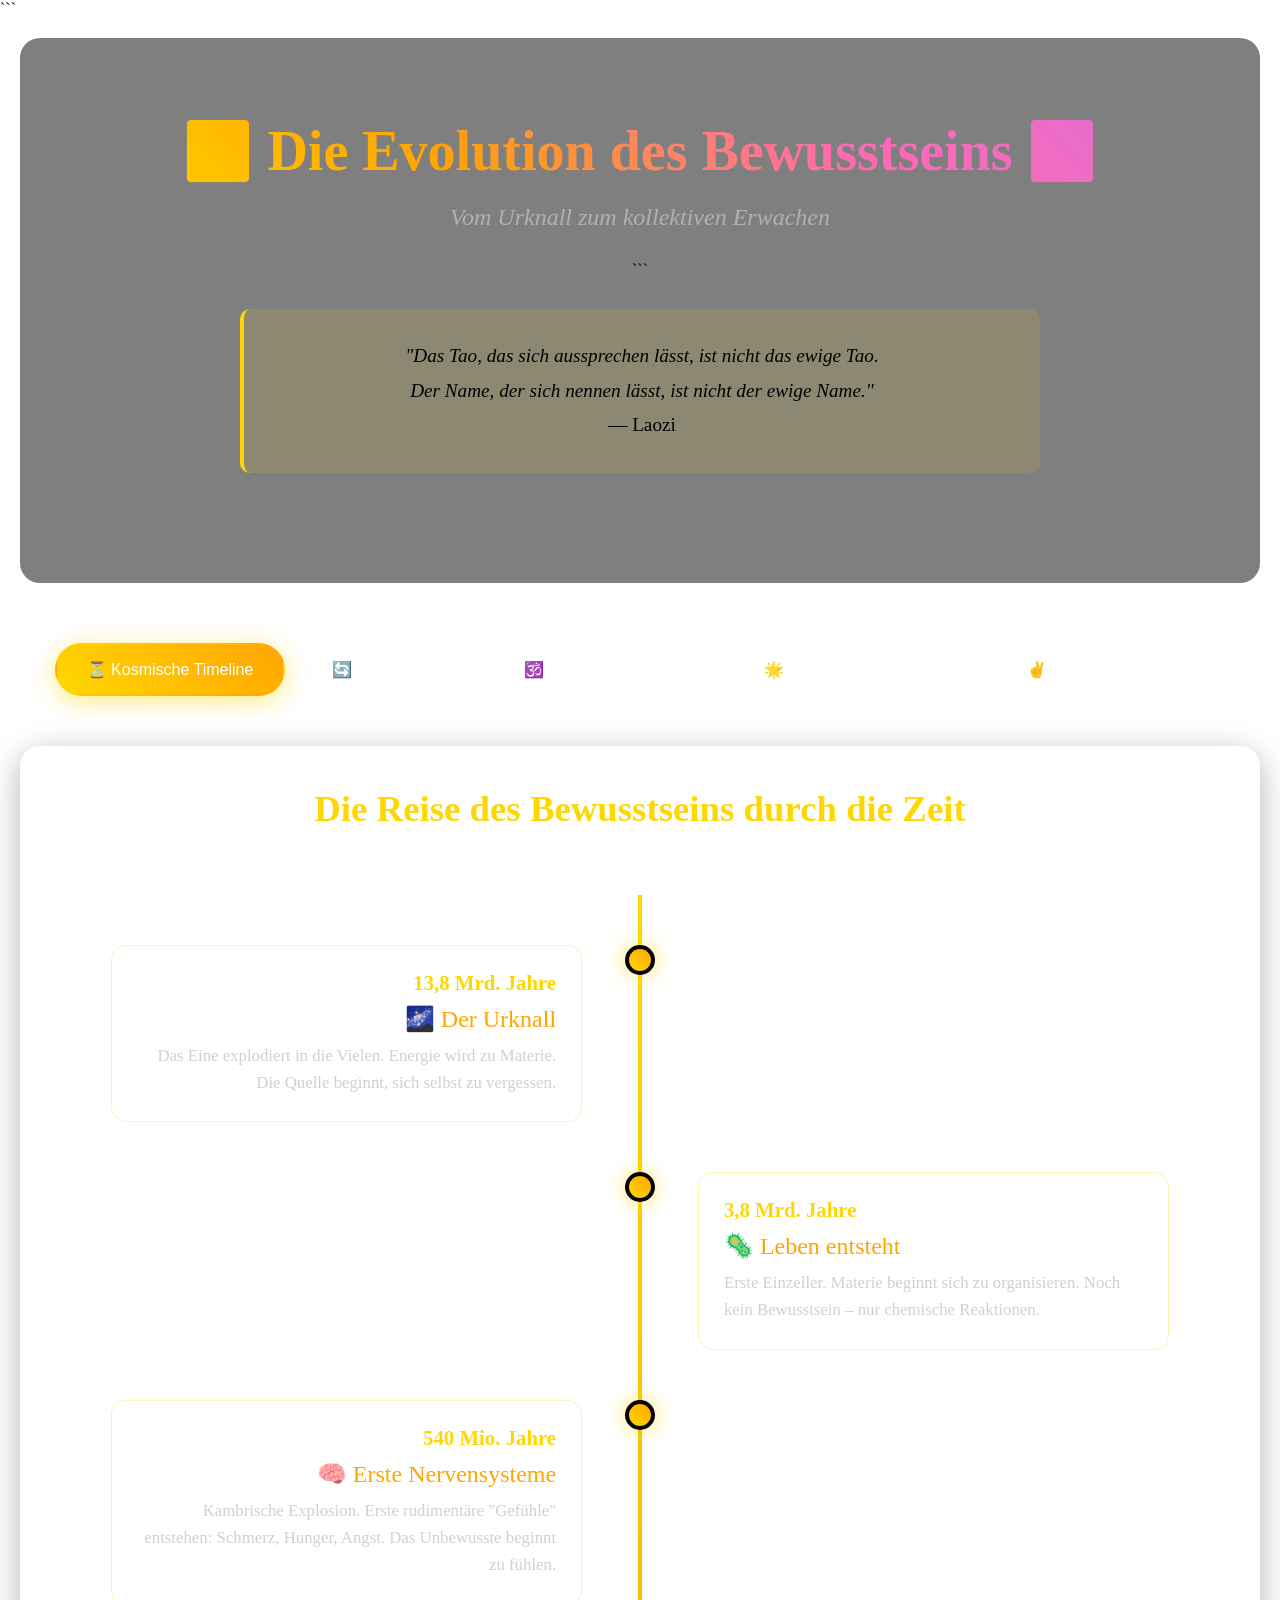
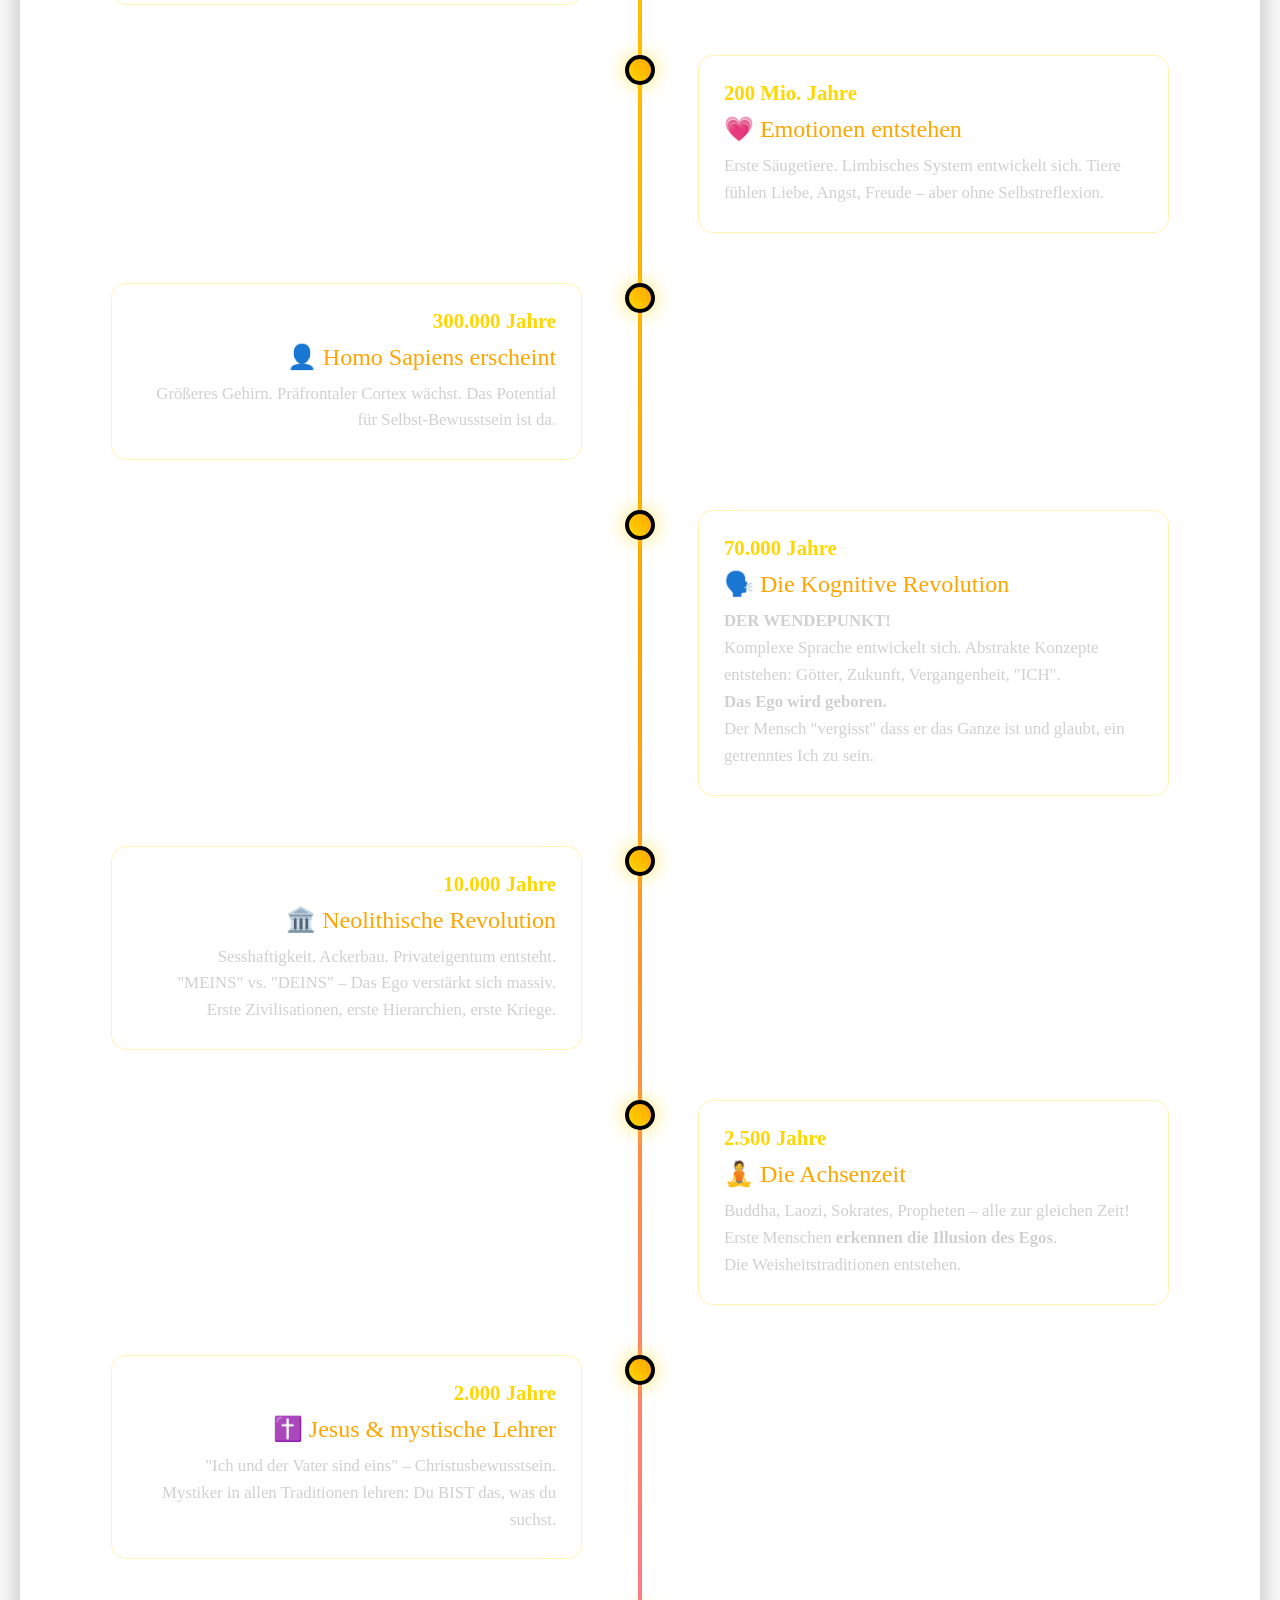
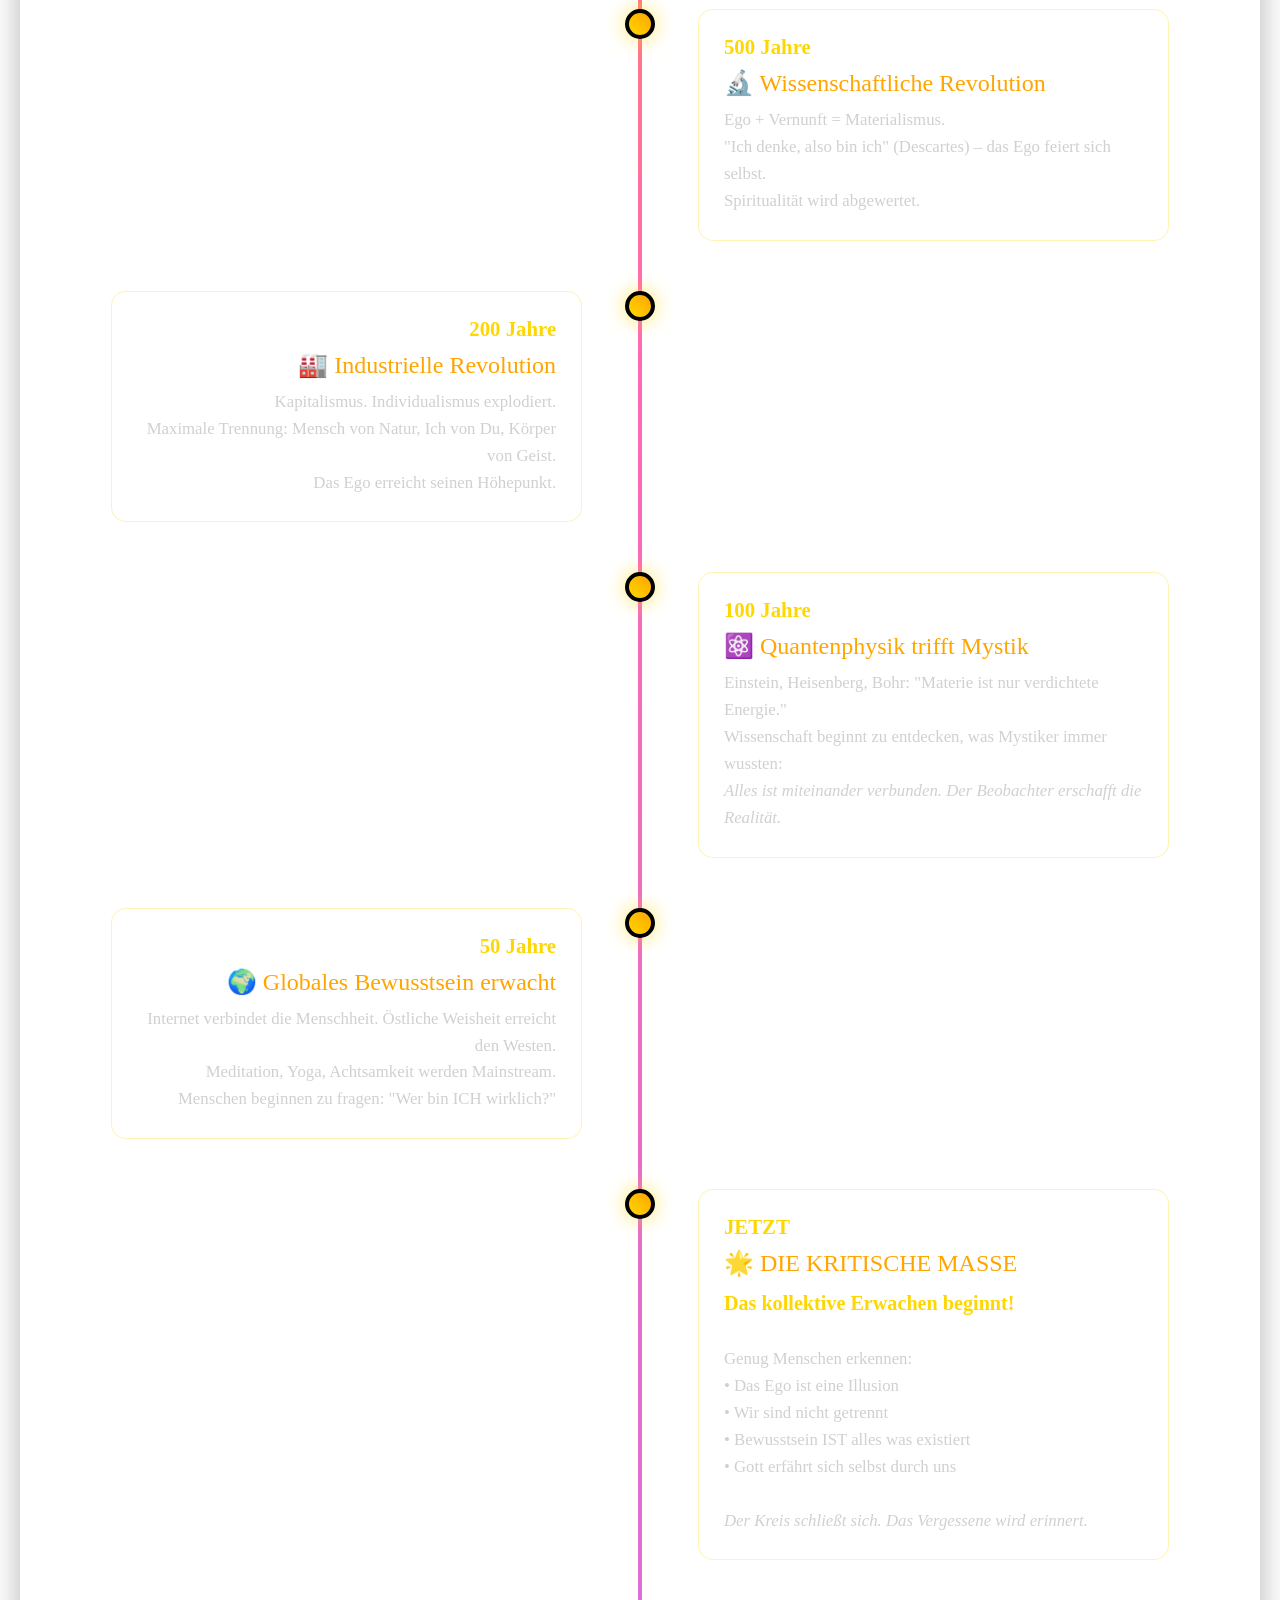
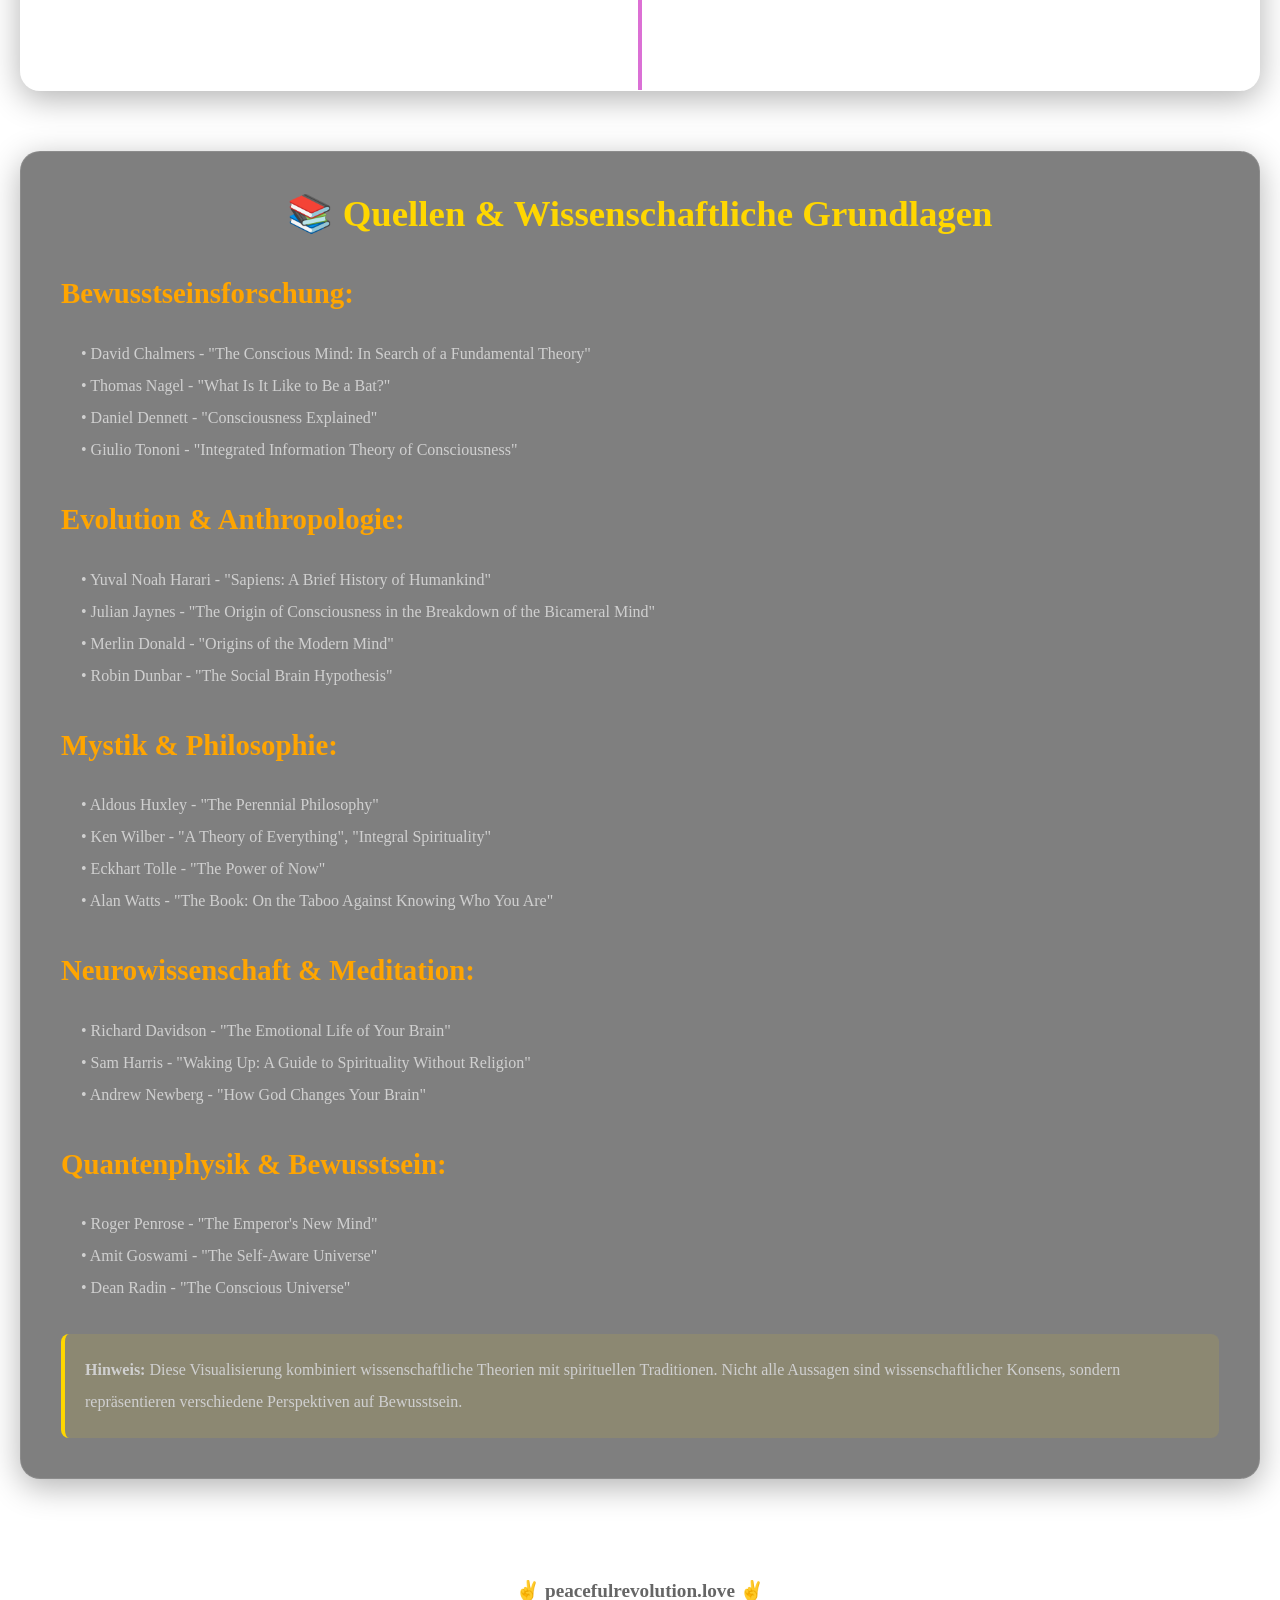
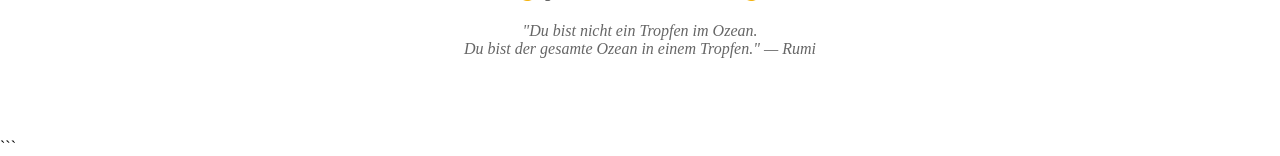
==== commit c81d193f: "Update evolution-des-bewusstseins.html" ====
--- a/evolution-des-bewusstseins.html
+++ b/evolution-des-bewusstseins.html
@@ -1,4 +1,5 @@
 <!DOCTYPE html>
+
 <html lang="de">
 <head>
     <meta charset="UTF-8">
@@ -10,1459 +11,1465 @@
             padding: 0;
             box-sizing: border-box;
         }
-        
-        body {
-            font-family: 'Segoe UI', Tahoma, Geneva, Verdana, sans-serif;
-            background: linear-gradient(135deg, #000000, #1a0033, #330066, #1a0033, #000000);
-            background-size: 400% 400%;
-            animation: gradientShift 15s ease infinite;
-            color: #fff;
-            line-height: 1.6;
-            overflow-x: hidden;
+
+```
+    body {
+        font-family: 'Segoe UI', Tahoma, Geneva, Verdana, sans-serif;
+        background: linear-gradient(135deg, #000000, #1a0033, #330066, #1a0033, #000000);
+        background-size: 400% 400%;
+        animation: gradientShift 15s ease infinite;
+        color: #fff;
+        line-height: 1.6;
+        overflow-x: hidden;
+    }
+    
+    @keyframes gradientShift {
+        0%, 100% { background-position: 0% 50%; }
+        50% { background-position: 100% 50%; }
+    }
+    
+    .container {
+        max-width: 1400px;
+        margin: 0 auto;
+        padding: 20px;
+    }
+    
+    header {
+        text-align: center;
+        padding: 80px 20px;
+        background: rgba(0,0,0,0.5);
+        margin-bottom: 60px;
+        border-radius: 20px;
+        backdrop-filter: blur(10px);
+    }
+    
+    h1 {
+        font-size: 3.5em;
+        margin-bottom: 20px;
+        background: linear-gradient(45deg, #FFD700, #FFA500, #FF69B4, #DA70D6);
+        -webkit-background-clip: text;
+        -webkit-text-fill-color: transparent;
+        background-clip: text;
+        animation: shimmer 3s ease-in-out infinite;
+    }
+    
+    @keyframes shimmer {
+        0%, 100% { filter: brightness(1); }
+        50% { filter: brightness(1.3); }
+    }
+    
+    .subtitle {
+        font-size: 1.5em;
+        color: #b0b0b0;
+        margin-bottom: 30px;
+        font-style: italic;
+    }
+    
+    .quote-intro {
+        max-width: 800px;
+        margin: 30px auto;
+        padding: 30px;
+        background: rgba(255,215,0,0.1);
+        border-left: 4px solid #FFD700;
+        border-radius: 10px;
+        font-size: 1.2em;
+        line-height: 1.8;
+    }
+    
+    .nav-tabs {
+        display: flex;
+        justify-content: center;
+        gap: 15px;
+        margin-bottom: 50px;
+        flex-wrap: wrap;
+    }
+    
+    .tab-btn {
+        padding: 15px 30px;
+        background: rgba(255,255,255,0.1);
+        border: 2px solid rgba(255,255,255,0.2);
+        color: white;
+        cursor: pointer;
+        border-radius: 30px;
+        font-size: 1em;
+        transition: all 0.3s;
+        backdrop-filter: blur(5px);
+    }
+    
+    .tab-btn:hover {
+        background: rgba(255,255,255,0.2);
+        transform: translateY(-3px);
+        box-shadow: 0 5px 20px rgba(255,215,0,0.3);
+    }
+    
+    .tab-btn.active {
+        background: linear-gradient(45deg, #FFD700, #FFA500);
+        border-color: transparent;
+        box-shadow: 0 5px 25px rgba(255,215,0,0.5);
+    }
+    
+    .tab-content {
+        display: none;
+    }
+    
+    .tab-content.active {
+        display: block;
+        animation: fadeIn 0.6s;
+    }
+    
+    @keyframes fadeIn {
+        from { opacity: 0; transform: translateY(30px); }
+        to { opacity: 1; transform: translateY(0); }
+    }
+    
+    .card {
+        background: rgba(255,255,255,0.05);
+        border-radius: 20px;
+        padding: 40px;
+        margin-bottom: 40px;
+        backdrop-filter: blur(10px);
+        border: 1px solid rgba(255,255,255,0.1);
+        box-shadow: 0 8px 32px rgba(0,0,0,0.3);
+    }
+    
+    .card h2 {
+        color: #FFD700;
+        margin-bottom: 25px;
+        font-size: 2.3em;
+        text-align: center;
+    }
+    
+    .card h3 {
+        color: #FFA500;
+        margin-top: 30px;
+        margin-bottom: 15px;
+        font-size: 1.8em;
+    }
+    
+    /* Timeline Styles */
+    .timeline {
+        position: relative;
+        padding: 40px 0;
+    }
+    
+    .timeline::before {
+        content: '';
+        position: absolute;
+        left: 50%;
+        transform: translateX(-50%);
+        width: 4px;
+        height: 100%;
+        background: linear-gradient(180deg, #FFD700, #FFA500, #FF69B4, #DA70D6);
+    }
+    
+    .timeline-item {
+        position: relative;
+        margin: 50px 0;
+        padding: 0 50px;
+    }
+    
+    .timeline-item:nth-child(odd) {
+        text-align: right;
+        padding-right: 55%;
+    }
+    
+    .timeline-item:nth-child(even) {
+        text-align: left;
+        padding-left: 55%;
+    }
+    
+    .timeline-dot {
+        position: absolute;
+        left: 50%;
+        transform: translateX(-50%);
+        width: 30px;
+        height: 30px;
+        border-radius: 50%;
+        background: linear-gradient(45deg, #FFD700, #FFA500);
+        border: 4px solid #000;
+        box-shadow: 0 0 20px rgba(255,215,0,0.6);
+        z-index: 10;
+    }
+    
+    .timeline-content {
+        background: rgba(255,255,255,0.08);
+        padding: 25px;
+        border-radius: 15px;
+        border: 1px solid rgba(255,215,0,0.3);
+        transition: all 0.3s;
+    }
+    
+    .timeline-content:hover {
+        background: rgba(255,255,255,0.12);
+        transform: scale(1.02);
+        box-shadow: 0 5px 25px rgba(255,215,0,0.3);
+    }
+    
+    .timeline-date {
+        font-size: 1.3em;
+        color: #FFD700;
+        font-weight: bold;
+        margin-bottom: 10px;
+    }
+    
+    .timeline-title {
+        font-size: 1.5em;
+        color: #FFA500;
+        margin-bottom: 10px;
+    }
+    
+    .timeline-desc {
+        color: #d0d0d0;
+        font-size: 1.05em;
+        line-height: 1.6;
+    }
+    
+    /* Three Stages */
+    .three-stages {
+        display: grid;
+        grid-template-columns: repeat(auto-fit, minmax(300px, 1fr));
+        gap: 30px;
+        margin: 40px 0;
+    }
+    
+    .stage {
+        background: rgba(255,255,255,0.05);
+        padding: 35px;
+        border-radius: 20px;
+        text-align: center;
+        border: 2px solid transparent;
+        transition: all 0.4s;
+        position: relative;
+        overflow: hidden;
+    }
+    
+    .stage::before {
+        content: '';
+        position: absolute;
+        top: -50%;
+        left: -50%;
+        width: 200%;
+        height: 200%;
+        background: radial-gradient(circle, rgba(255,215,0,0.1) 0%, transparent 70%);
+        opacity: 0;
+        transition: opacity 0.4s;
+    }
+    
+    .stage:hover::before {
+        opacity: 1;
+    }
+    
+    .stage.stage-1 {
+        border-color: #4CAF50;
+    }
+    
+    .stage.stage-2 {
+        border-color: #FF6B6B;
+    }
+    
+    .stage.stage-3 {
+        border-color: #FFD700;
+    }
+    
+    .stage:hover {
+        transform: translateY(-10px);
+        box-shadow: 0 15px 40px rgba(255,215,0,0.3);
+    }
+    
+    .stage-icon {
+        font-size: 4em;
+        margin-bottom: 20px;
+    }
+    
+    .stage-title {
+        font-size: 1.8em;
+        margin-bottom: 15px;
+        font-weight: bold;
+    }
+    
+    .stage-1 .stage-title { color: #4CAF50; }
+    .stage-2 .stage-title { color: #FF6B6B; }
+    .stage-3 .stage-title { color: #FFD700; }
+    
+    .stage-desc {
+        color: #b0b0b0;
+        font-size: 1.05em;
+        line-height: 1.7;
+    }
+    
+    /* Mystical Traditions */
+    .tradition-grid {
+        display: grid;
+        grid-template-columns: repeat(auto-fit, minmax(280px, 1fr));
+        gap: 25px;
+        margin: 30px 0;
+    }
+    
+    .tradition {
+        background: rgba(255,255,255,0.06);
+        padding: 30px;
+        border-radius: 15px;
+        border-left: 5px solid;
+        transition: all 0.3s;
+    }
+    
+    .tradition:hover {
+        background: rgba(255,255,255,0.1);
+        transform: translateX(5px);
+    }
+    
+    .tradition-name {
+        font-size: 1.4em;
+        font-weight: bold;
+        margin-bottom: 15px;
+    }
+    
+    .tradition-quote {
+        font-style: italic;
+        color: #d0d0d0;
+        margin-bottom: 15px;
+        line-height: 1.7;
+        border-left: 3px solid rgba(255,215,0,0.5);
+        padding-left: 15px;
+    }
+    
+    .tradition-explanation {
+        color: #a0a0a0;
+        font-size: 0.95em;
+    }
+    
+    .tradition:nth-child(1) { border-left-color: #FF6B35; }
+    .tradition:nth-child(1) .tradition-name { color: #FF6B35; }
+    
+    .tradition:nth-child(2) { border-left-color: #4ECDC4; }
+    .tradition:nth-child(2) .tradition-name { color: #4ECDC4; }
+    
+    .tradition:nth-child(3) { border-left-color: #FFD700; }
+    .tradition:nth-child(3) .tradition-name { color: #FFD700; }
+    
+    .tradition:nth-child(4) { border-left-color: #95E1D3; }
+    .tradition:nth-child(4) .tradition-name { color: #95E1D3; }
+    
+    .tradition:nth-child(5) { border-left-color: #F38181; }
+    .tradition:nth-child(5) .tradition-name { color: #F38181; }
+    
+    .tradition:nth-child(6) { border-left-color: #AA96DA; }
+    .tradition:nth-child(6) .tradition-name { color: #AA96DA; }
+    
+    /* Awakening Signs */
+    .sign-grid {
+        display: grid;
+        grid-template-columns: repeat(auto-fit, minmax(250px, 1fr));
+        gap: 20px;
+        margin: 30px 0;
+    }
+    
+    .sign-card {
+        background: rgba(255,215,0,0.1);
+        padding: 25px;
+        border-radius: 12px;
+        border: 1px solid rgba(255,215,0,0.3);
+        text-align: center;
+        transition: all 0.3s;
+    }
+    
+    .sign-card:hover {
+        background: rgba(255,215,0,0.15);
+        transform: scale(1.05);
+    }
+    
+    .sign-icon {
+        font-size: 3em;
+        margin-bottom: 15px;
+    }
+    
+    .sign-title {
+        font-size: 1.2em;
+        color: #FFD700;
+        margin-bottom: 10px;
+        font-weight: bold;
+    }
+    
+    .sign-desc {
+        color: #c0c0c0;
+        font-size: 0.95em;
+    }
+    
+    /* The Cycle */
+    .cycle-container {
+        position: relative;
+        max-width: 800px;
+        margin: 50px auto;
+        padding: 40px;
+    }
+    
+    .cycle-circle {
+        width: 100%;
+        aspect-ratio: 1;
+        border-radius: 50%;
+        border: 4px solid rgba(255,215,0,0.3);
+        position: relative;
+        display: flex;
+        align-items: center;
+        justify-content: center;
+        background: radial-gradient(circle, rgba(255,215,0,0.05) 0%, transparent 70%);
+    }
+    
+    .cycle-center {
+        text-align: center;
+        z-index: 10;
+    }
+    
+    .cycle-center-text {
+        font-size: 2em;
+        color: #FFD700;
+        font-weight: bold;
+    }
+    
+    .cycle-point {
+        position: absolute;
+        width: 150px;
+        text-align: center;
+        padding: 15px;
+        background: rgba(0,0,0,0.7);
+        border-radius: 10px;
+        border: 2px solid #FFD700;
+    }
+    
+    .cycle-point-title {
+        color: #FFD700;
+        font-weight: bold;
+        margin-bottom: 5px;
+    }
+    
+    .cycle-point-1 { top: -10px; left: 50%; transform: translateX(-50%); }
+    .cycle-point-2 { top: 50%; right: -80px; transform: translateY(-50%); }
+    .cycle-point-3 { bottom: -10px; left: 50%; transform: translateX(-50%); }
+    .cycle-point-4 { top: 50%; left: -80px; transform: translateY(-50%); }
+    
+    /* Interactive Name Selector */
+    .name-selector {
+        background: rgba(255,215,0,0.1);
+        padding: 40px;
+        border-radius: 20px;
+        margin: 40px 0;
+        border: 2px solid rgba(255,215,0,0.3);
+    }
+    
+    .name-selector h3 {
+        text-align: center;
+        color: #FFD700;
+        margin-bottom: 30px;
+        font-size: 2em;
+    }
+    
+    .name-options {
+        display: flex;
+        flex-wrap: wrap;
+        gap: 15px;
+        justify-content: center;
+        margin-bottom: 30px;
+    }
+    
+    .name-option {
+        padding: 15px 30px;
+        background: rgba(255,255,255,0.1);
+        border: 2px solid rgba(255,215,0,0.5);
+        border-radius: 25px;
+        cursor: pointer;
+        transition: all 0.3s;
+        font-size: 1.1em;
+    }
+    
+    .name-option:hover {
+        background: rgba(255,215,0,0.2);
+        transform: scale(1.05);
+    }
+    
+    .name-option.selected {
+        background: linear-gradient(45deg, #FFD700, #FFA500);
+        border-color: transparent;
+        color: #000;
+        font-weight: bold;
+    }
+    
+    .selected-name-display {
+        text-align: center;
+        font-size: 1.8em;
+        color: #FFD700;
+        margin-top: 20px;
+        min-height: 60px;
+    }
+    
+    /* Highlight Box */
+    .highlight-box {
+        background: rgba(255,215,0,0.15);
+        border: 2px solid #FFD700;
+        border-radius: 15px;
+        padding: 30px;
+        margin: 30px 0;
+        text-align: center;
+    }
+    
+    .highlight-number {
+        font-size: 4em;
+        color: #FFD700;
+        font-weight: bold;
+        text-shadow: 0 0 20px rgba(255,215,0,0.5);
+    }
+    
+    .highlight-text {
+        font-size: 1.3em;
+        color: #fff;
+        margin-top: 15px;
+        line-height: 1.7;
+    }
+    
+    /* Peaceful Revolution */
+    .pr-section {
+        background: linear-gradient(135deg, rgba(255,215,0,0.1), rgba(255,105,180,0.1));
+        padding: 50px;
+        border-radius: 25px;
+        margin: 50px 0;
+        border: 3px solid rgba(255,215,0,0.5);
+        text-align: center;
+    }
+    
+    .pr-logo {
+        font-size: 3.5em;
+        margin-bottom: 20px;
+    }
+    
+    .pr-title {
+        font-size: 2.5em;
+        color: #FFD700;
+        margin-bottom: 20px;
+        font-weight: bold;
+    }
+    
+    .pr-description {
+        font-size: 1.3em;
+        color: #d0d0d0;
+        max-width: 900px;
+        margin: 0 auto 30px;
+        line-height: 1.8;
+    }
+    
+    .pr-mission {
+        display: grid;
+        grid-template-columns: repeat(auto-fit, minmax(250px, 1fr));
+        gap: 25px;
+        margin-top: 40px;
+    }
+    
+    .pr-mission-item {
+        background: rgba(0,0,0,0.3);
+        padding: 25px;
+        border-radius: 15px;
+        border: 1px solid rgba(255,215,0,0.3);
+    }
+    
+    .pr-mission-icon {
+        font-size: 2.5em;
+        margin-bottom: 15px;
+    }
+    
+    .pr-mission-text {
+        font-size: 1.1em;
+        color: #d0d0d0;
+    }
+    
+    @media (max-width: 768px) {
+        h1 {
+            font-size: 2em;
         }
         
-        @keyframes gradientShift {
-            0%, 100% { background-position: 0% 50%; }
-            50% { background-position: 100% 50%; }
+        .timeline::before {
+            left: 30px;
         }
         
-        .container {
-            max-width: 1400px;
-            margin: 0 auto;
-            padding: 20px;
-        }
-        
-        header {
-            text-align: center;
-            padding: 80px 20px;
-            background: rgba(0,0,0,0.5);
-            margin-bottom: 60px;
-            border-radius: 20px;
-            backdrop-filter: blur(10px);
-        }
-        
-        h1 {
-            font-size: 3.5em;
-            margin-bottom: 20px;
-            background: linear-gradient(45deg, #FFD700, #FFA500, #FF69B4, #DA70D6);
-            -webkit-background-clip: text;
-            -webkit-text-fill-color: transparent;
-            background-clip: text;
-            animation: shimmer 3s ease-in-out infinite;
-        }
-        
-        @keyframes shimmer {
-            0%, 100% { filter: brightness(1); }
-            50% { filter: brightness(1.3); }
-        }
-        
-        .subtitle {
-            font-size: 1.5em;
-            color: #b0b0b0;
-            margin-bottom: 30px;
-            font-style: italic;
-        }
-        
-        .quote-intro {
-            max-width: 800px;
-            margin: 30px auto;
-            padding: 30px;
-            background: rgba(255,215,0,0.1);
-            border-left: 4px solid #FFD700;
-            border-radius: 10px;
-            font-size: 1.2em;
-            line-height: 1.8;
-        }
-        
-        .nav-tabs {
-            display: flex;
-            justify-content: center;
-            gap: 15px;
-            margin-bottom: 50px;
-            flex-wrap: wrap;
-        }
-        
-        .tab-btn {
-            padding: 15px 30px;
-            background: rgba(255,255,255,0.1);
-            border: 2px solid rgba(255,255,255,0.2);
-            color: white;
-            cursor: pointer;
-            border-radius: 30px;
-            font-size: 1em;
-            transition: all 0.3s;
-            backdrop-filter: blur(5px);
-        }
-        
-        .tab-btn:hover {
-            background: rgba(255,255,255,0.2);
-            transform: translateY(-3px);
-            box-shadow: 0 5px 20px rgba(255,215,0,0.3);
-        }
-        
-        .tab-btn.active {
-            background: linear-gradient(45deg, #FFD700, #FFA500);
-            border-color: transparent;
-            box-shadow: 0 5px 25px rgba(255,215,0,0.5);
-        }
-        
-        .tab-content {
-            display: none;
-        }
-        
-        .tab-content.active {
-            display: block;
-            animation: fadeIn 0.6s;
-        }
-        
-        @keyframes fadeIn {
-            from { opacity: 0; transform: translateY(30px); }
-            to { opacity: 1; transform: translateY(0); }
-        }
-        
-        .card {
-            background: rgba(255,255,255,0.05);
-            border-radius: 20px;
-            padding: 40px;
-            margin-bottom: 40px;
-            backdrop-filter: blur(10px);
-            border: 1px solid rgba(255,255,255,0.1);
-            box-shadow: 0 8px 32px rgba(0,0,0,0.3);
-        }
-        
-        .card h2 {
-            color: #FFD700;
-            margin-bottom: 25px;
-            font-size: 2.3em;
-            text-align: center;
-        }
-        
-        .card h3 {
-            color: #FFA500;
-            margin-top: 30px;
-            margin-bottom: 15px;
-            font-size: 1.8em;
-        }
-        
-        /* Timeline Styles */
-        .timeline {
-            position: relative;
-            padding: 40px 0;
-        }
-        
-        .timeline::before {
-            content: '';
-            position: absolute;
-            left: 50%;
-            transform: translateX(-50%);
-            width: 4px;
-            height: 100%;
-            background: linear-gradient(180deg, #FFD700, #FFA500, #FF69B4, #DA70D6);
-        }
-        
-        .timeline-item {
-            position: relative;
-            margin: 50px 0;
-            padding: 0 50px;
-        }
-        
-        .timeline-item:nth-child(odd) {
-            text-align: right;
-            padding-right: 55%;
-        }
-        
+        .timeline-item:nth-child(odd),
         .timeline-item:nth-child(even) {
             text-align: left;
-            padding-left: 55%;
+            padding-left: 70px;
+            padding-right: 20px;
         }
         
         .timeline-dot {
-            position: absolute;
-            left: 50%;
-            transform: translateX(-50%);
-            width: 30px;
-            height: 30px;
-            border-radius: 50%;
-            background: linear-gradient(45deg, #FFD700, #FFA500);
-            border: 4px solid #000;
-            box-shadow: 0 0 20px rgba(255,215,0,0.6);
-            z-index: 10;
+            left: 30px;
         }
         
-        .timeline-content {
-            background: rgba(255,255,255,0.08);
-            padding: 25px;
-            border-radius: 15px;
-            border: 1px solid rgba(255,215,0,0.3);
-            transition: all 0.3s;
+        .cycle-point-1, .cycle-point-2, 
+        .cycle-point-3, .cycle-point-4 {
+            position: static;
+            transform: none;
+            margin: 15px 0;
         }
-        
-        .timeline-content:hover {
-            background: rgba(255,255,255,0.12);
-            transform: scale(1.02);
-            box-shadow: 0 5px 25px rgba(255,215,0,0.3);
-        }
-        
-        .timeline-date {
-            font-size: 1.3em;
-            color: #FFD700;
-            font-weight: bold;
-            margin-bottom: 10px;
-        }
-        
-        .timeline-title {
-            font-size: 1.5em;
-            color: #FFA500;
-            margin-bottom: 10px;
-        }
-        
-        .timeline-desc {
-            color: #d0d0d0;
-            font-size: 1.05em;
-            line-height: 1.6;
-        }
-        
-        /* Three Stages */
-        .three-stages {
-            display: grid;
-            grid-template-columns: repeat(auto-fit, minmax(300px, 1fr));
-            gap: 30px;
-            margin: 40px 0;
-        }
-        
-        .stage {
-            background: rgba(255,255,255,0.05);
-            padding: 35px;
-            border-radius: 20px;
-            text-align: center;
-            border: 2px solid transparent;
-            transition: all 0.4s;
-            position: relative;
-            overflow: hidden;
-        }
-        
-        .stage::before {
-            content: '';
-            position: absolute;
-            top: -50%;
-            left: -50%;
-            width: 200%;
-            height: 200%;
-            background: radial-gradient(circle, rgba(255,215,0,0.1) 0%, transparent 70%);
-            opacity: 0;
-            transition: opacity 0.4s;
-        }
-        
-        .stage:hover::before {
-            opacity: 1;
-        }
-        
-        .stage.stage-1 {
-            border-color: #4CAF50;
-        }
-        
-        .stage.stage-2 {
-            border-color: #FF6B6B;
-        }
-        
-        .stage.stage-3 {
-            border-color: #FFD700;
-        }
-        
-        .stage:hover {
-            transform: translateY(-10px);
-            box-shadow: 0 15px 40px rgba(255,215,0,0.3);
-        }
-        
-        .stage-icon {
-            font-size: 4em;
-            margin-bottom: 20px;
-        }
-        
-        .stage-title {
-            font-size: 1.8em;
-            margin-bottom: 15px;
-            font-weight: bold;
-        }
-        
-        .stage-1 .stage-title { color: #4CAF50; }
-        .stage-2 .stage-title { color: #FF6B6B; }
-        .stage-3 .stage-title { color: #FFD700; }
-        
-        .stage-desc {
-            color: #b0b0b0;
-            font-size: 1.05em;
-            line-height: 1.7;
-        }
-        
-        /* Mystical Traditions */
-        .tradition-grid {
-            display: grid;
-            grid-template-columns: repeat(auto-fit, minmax(280px, 1fr));
-            gap: 25px;
-            margin: 30px 0;
-        }
-        
-        .tradition {
-            background: rgba(255,255,255,0.06);
-            padding: 30px;
-            border-radius: 15px;
-            border-left: 5px solid;
-            transition: all 0.3s;
-        }
-        
-        .tradition:hover {
-            background: rgba(255,255,255,0.1);
-            transform: translateX(5px);
-        }
-        
-        .tradition-name {
-            font-size: 1.4em;
-            font-weight: bold;
-            margin-bottom: 15px;
-        }
-        
-        .tradition-quote {
-            font-style: italic;
-            color: #d0d0d0;
-            margin-bottom: 15px;
-            line-height: 1.7;
-            border-left: 3px solid rgba(255,215,0,0.5);
-            padding-left: 15px;
-        }
-        
-        .tradition-explanation {
-            color: #a0a0a0;
-            font-size: 0.95em;
-        }
-        
-        .tradition:nth-child(1) { border-left-color: #FF6B35; }
-        .tradition:nth-child(1) .tradition-name { color: #FF6B35; }
-        
-        .tradition:nth-child(2) { border-left-color: #4ECDC4; }
-        .tradition:nth-child(2) .tradition-name { color: #4ECDC4; }
-        
-        .tradition:nth-child(3) { border-left-color: #FFD700; }
-        .tradition:nth-child(3) .tradition-name { color: #FFD700; }
-        
-        .tradition:nth-child(4) { border-left-color: #95E1D3; }
-        .tradition:nth-child(4) .tradition-name { color: #95E1D3; }
-        
-        .tradition:nth-child(5) { border-left-color: #F38181; }
-        .tradition:nth-child(5) .tradition-name { color: #F38181; }
-        
-        .tradition:nth-child(6) { border-left-color: #AA96DA; }
-        .tradition:nth-child(6) .tradition-name { color: #AA96DA; }
-        
-        /* Awakening Signs */
-        .sign-grid {
-            display: grid;
-            grid-template-columns: repeat(auto-fit, minmax(250px, 1fr));
-            gap: 20px;
-            margin: 30px 0;
-        }
-        
-        .sign-card {
-            background: rgba(255,215,0,0.1);
-            padding: 25px;
-            border-radius: 12px;
-            border: 1px solid rgba(255,215,0,0.3);
-            text-align: center;
-            transition: all 0.3s;
-        }
-        
-        .sign-card:hover {
-            background: rgba(255,215,0,0.15);
-            transform: scale(1.05);
-        }
-        
-        .sign-icon {
-            font-size: 3em;
-            margin-bottom: 15px;
-        }
-        
-        .sign-title {
-            font-size: 1.2em;
-            color: #FFD700;
-            margin-bottom: 10px;
-            font-weight: bold;
-        }
-        
-        .sign-desc {
-            color: #c0c0c0;
-            font-size: 0.95em;
-        }
-        
-        /* The Cycle */
-        .cycle-container {
-            position: relative;
-            max-width: 800px;
-            margin: 50px auto;
-            padding: 40px;
-        }
-        
-        .cycle-circle {
-            width: 100%;
-            aspect-ratio: 1;
-            border-radius: 50%;
-            border: 4px solid rgba(255,215,0,0.3);
-            position: relative;
-            display: flex;
-            align-items: center;
-            justify-content: center;
-            background: radial-gradient(circle, rgba(255,215,0,0.05) 0%, transparent 70%);
-        }
-        
-        .cycle-center {
-            text-align: center;
-            z-index: 10;
-        }
-        
-        .cycle-center-text {
-            font-size: 2em;
-            color: #FFD700;
-            font-weight: bold;
-        }
-        
-        .cycle-point {
-            position: absolute;
-            width: 150px;
-            text-align: center;
-            padding: 15px;
-            background: rgba(0,0,0,0.7);
-            border-radius: 10px;
-            border: 2px solid #FFD700;
-        }
-        
-        .cycle-point-title {
-            color: #FFD700;
-            font-weight: bold;
-            margin-bottom: 5px;
-        }
-        
-        .cycle-point-1 { top: -10px; left: 50%; transform: translateX(-50%); }
-        .cycle-point-2 { top: 50%; right: -80px; transform: translateY(-50%); }
-        .cycle-point-3 { bottom: -10px; left: 50%; transform: translateX(-50%); }
-        .cycle-point-4 { top: 50%; left: -80px; transform: translateY(-50%); }
-        
-        /* Interactive Name Selector */
-        .name-selector {
-            background: rgba(255,215,0,0.1);
-            padding: 40px;
-            border-radius: 20px;
-            margin: 40px 0;
-            border: 2px solid rgba(255,215,0,0.3);
-        }
-        
-        .name-selector h3 {
-            text-align: center;
-            color: #FFD700;
-            margin-bottom: 30px;
-            font-size: 2em;
-        }
-        
-        .name-options {
-            display: flex;
-            flex-wrap: wrap;
-            gap: 15px;
-            justify-content: center;
-            margin-bottom: 30px;
-        }
-        
-        .name-option {
-            padding: 15px 30px;
-            background: rgba(255,255,255,0.1);
-            border: 2px solid rgba(255,215,0,0.5);
-            border-radius: 25px;
-            cursor: pointer;
-            transition: all 0.3s;
-            font-size: 1.1em;
-        }
-        
-        .name-option:hover {
-            background: rgba(255,215,0,0.2);
-            transform: scale(1.05);
-        }
-        
-        .name-option.selected {
-            background: linear-gradient(45deg, #FFD700, #FFA500);
-            border-color: transparent;
-            color: #000;
-            font-weight: bold;
-        }
-        
-        .selected-name-display {
-            text-align: center;
-            font-size: 1.8em;
-            color: #FFD700;
-            margin-top: 20px;
-            min-height: 60px;
-        }
-        
-        /* Highlight Box */
-        .highlight-box {
-            background: rgba(255,215,0,0.15);
-            border: 2px solid #FFD700;
-            border-radius: 15px;
-            padding: 30px;
-            margin: 30px 0;
-            text-align: center;
-        }
-        
-        .highlight-number {
-            font-size: 4em;
-            color: #FFD700;
-            font-weight: bold;
-            text-shadow: 0 0 20px rgba(255,215,0,0.5);
-        }
-        
-        .highlight-text {
-            font-size: 1.3em;
-            color: #fff;
-            margin-top: 15px;
-            line-height: 1.7;
-        }
-        
-        /* Peaceful Revolution */
-        .pr-section {
-            background: linear-gradient(135deg, rgba(255,215,0,0.1), rgba(255,105,180,0.1));
-            padding: 50px;
-            border-radius: 25px;
-            margin: 50px 0;
-            border: 3px solid rgba(255,215,0,0.5);
-            text-align: center;
-        }
-        
-        .pr-logo {
-            font-size: 3.5em;
-            margin-bottom: 20px;
-        }
-        
-        .pr-title {
-            font-size: 2.5em;
-            color: #FFD700;
-            margin-bottom: 20px;
-            font-weight: bold;
-        }
-        
-        .pr-description {
-            font-size: 1.3em;
-            color: #d0d0d0;
-            max-width: 900px;
-            margin: 0 auto 30px;
-            line-height: 1.8;
-        }
-        
-        .pr-mission {
-            display: grid;
-            grid-template-columns: repeat(auto-fit, minmax(250px, 1fr));
-            gap: 25px;
-            margin-top: 40px;
-        }
-        
-        .pr-mission-item {
-            background: rgba(0,0,0,0.3);
-            padding: 25px;
-            border-radius: 15px;
-            border: 1px solid rgba(255,215,0,0.3);
-        }
-        
-        .pr-mission-icon {
-            font-size: 2.5em;
-            margin-bottom: 15px;
-        }
-        
-        .pr-mission-text {
-            font-size: 1.1em;
-            color: #d0d0d0;
-        }
-        
-        @media (max-width: 768px) {
-            h1 {
-                font-size: 2em;
-            }
-            
-            .timeline::before {
-                left: 30px;
-            }
-            
-            .timeline-item:nth-child(odd),
-            .timeline-item:nth-child(even) {
-                text-align: left;
-                padding-left: 70px;
-                padding-right: 20px;
-            }
-            
-            .timeline-dot {
-                left: 30px;
-            }
-            
-            .cycle-point-1, .cycle-point-2, 
-            .cycle-point-3, .cycle-point-4 {
-                position: static;
-                transform: none;
-                margin: 15px 0;
-            }
-        }
-    </style>
+    }
+</style>
+```
+
 </head>
 <body>
     <div class="container">
         <header>
             <h1>🌌 Die Evolution des Bewusstseins 🌌</h1>
             <p class="subtitle">Vom Urknall zum kollektiven Erwachen</p>
-            
-            <div class="quote-intro">
-                <em>"Das Tao, das sich aussprechen lässt, ist nicht das ewige Tao.<br>
-                Der Name, der sich nennen lässt, ist nicht der ewige Name."</em><br>
-                — Laozi
-            </div>
-        </header>
-        
-        <div class="nav-tabs">
-            <button class="tab-btn active" onclick="switchTab('timeline')">⏳ Kosmische Timeline</button>
-            <button class="tab-btn" onclick="switchTab('stages')">🔄 Die 3 Stufen</button>
-            <button class="tab-btn" onclick="switchTab('traditions')">🕉️ Mystische Weisheit</button>
-            <button class="tab-btn" onclick="switchTab('now')">🌟 JETZT: Das Erwachen</button>
-            <button class="tab-btn" onclick="switchTab('revolution')">✌️ Peaceful Revolution</button>
+
+```
+        <div class="quote-intro">
+            <em>"Das Tao, das sich aussprechen lässt, ist nicht das ewige Tao.<br>
+            Der Name, der sich nennen lässt, ist nicht der ewige Name."</em><br>
+            — Laozi
         </div>
-        
-        <!-- TAB 1: Timeline -->
-        <div id="timeline" class="tab-content active">
-            <div class="card">
-                <h2>Die Reise des Bewusstseins durch die Zeit</h2>
-                
-                <div class="timeline">
-                    <div class="timeline-item">
-                        <div class="timeline-dot"></div>
-                        <div class="timeline-content">
-                            <div class="timeline-date">13,8 Mrd. Jahre</div>
-                            <div class="timeline-title">🌌 Der Urknall</div>
-                            <div class="timeline-desc">
-                                Das Eine explodiert in die Vielen. Energie wird zu Materie.
-                                Die Quelle beginnt, sich selbst zu vergessen.
-                            </div>
-                        </div>
+    </header>
+    
+    <div class="nav-tabs">
+        <button class="tab-btn active" onclick="switchTab('timeline')">⏳ Kosmische Timeline</button>
+        <button class="tab-btn" onclick="switchTab('stages')">🔄 Die 3 Stufen</button>
+        <button class="tab-btn" onclick="switchTab('traditions')">🕉️ Mystische Weisheit</button>
+        <button class="tab-btn" onclick="switchTab('now')">🌟 JETZT: Das Erwachen</button>
+        <button class="tab-btn" onclick="switchTab('revolution')">✌️ Peaceful Revolution</button>
+    </div>
+    
+    <!-- TAB 1: Timeline -->
+    <div id="timeline" class="tab-content active">
+        <div class="card">
+            <h2>Die Reise des Bewusstseins durch die Zeit</h2>
+            
+            <div class="timeline">
+                <div class="timeline-item">
+                    <div class="timeline-dot"></div>
+                    <div class="timeline-content">
+                        <div class="timeline-date">13,8 Mrd. Jahre</div>
+                        <div class="timeline-title">🌌 Der Urknall</div>
+                        <div class="timeline-desc">
+                            Das Eine explodiert in die Vielen. Energie wird zu Materie.
+                            Die Quelle beginnt, sich selbst zu vergessen.
+                        </div>
+                    </div>
+                </div>
+                
+                <div class="timeline-item">
+                    <div class="timeline-dot"></div>
+                    <div class="timeline-content">
+                        <div class="timeline-date">3,8 Mrd. Jahre</div>
+                        <div class="timeline-title">🦠 Leben entsteht</div>
+                        <div class="timeline-desc">
+                            Erste Einzeller. Materie beginnt sich zu organisieren.
+                            Noch kein Bewusstsein – nur chemische Reaktionen.
+                        </div>
+                    </div>
+                </div>
+                
+                <div class="timeline-item">
+                    <div class="timeline-dot"></div>
+                    <div class="timeline-content">
+                        <div class="timeline-date">540 Mio. Jahre</div>
+                        <div class="timeline-title">🧠 Erste Nervensysteme</div>
+                        <div class="timeline-desc">
+                            Kambrische Explosion. Erste rudimentäre "Gefühle" entstehen:
+                            Schmerz, Hunger, Angst. Das Unbewusste beginnt zu fühlen.
+                        </div>
+                    </div>
+                </div>
+                
+                <div class="timeline-item">
+                    <div class="timeline-dot"></div>
+                    <div class="timeline-content">
+                        <div class="timeline-date">200 Mio. Jahre</div>
+                        <div class="timeline-title">💗 Emotionen entstehen</div>
+                        <div class="timeline-desc">
+                            Erste Säugetiere. Limbisches System entwickelt sich.
+                            Tiere fühlen Liebe, Angst, Freude – aber ohne Selbstreflexion.
+                        </div>
+                    </div>
+                </div>
+                
+                <div class="timeline-item">
+                    <div class="timeline-dot"></div>
+                    <div class="timeline-content">
+                        <div class="timeline-date">300.000 Jahre</div>
+                        <div class="timeline-title">👤 Homo Sapiens erscheint</div>
+                        <div class="timeline-desc">
+                            Größeres Gehirn. Präfrontaler Cortex wächst.
+                            Das Potential für Selbst-Bewusstsein ist da.
+                        </div>
+                    </div>
+                </div>
+                
+                <div class="timeline-item">
+                    <div class="timeline-dot"></div>
+                    <div class="timeline-content">
+                        <div class="timeline-date">70.000 Jahre</div>
+                        <div class="timeline-title">🗣️ Die Kognitive Revolution</div>
+                        <div class="timeline-desc">
+                            <strong>DER WENDEPUNKT!</strong><br>
+                            Komplexe Sprache entwickelt sich. Abstrakte Konzepte entstehen:
+                            Götter, Zukunft, Vergangenheit, "ICH".<br>
+                            <strong>Das Ego wird geboren.</strong><br>
+                            Der Mensch "vergisst" dass er das Ganze ist und glaubt, ein getrenntes Ich zu sein.
+                        </div>
+                    </div>
+                </div>
+                
+                <div class="timeline-item">
+                    <div class="timeline-dot"></div>
+                    <div class="timeline-content">
+                        <div class="timeline-date">10.000 Jahre</div>
+                        <div class="timeline-title">🏛️ Neolithische Revolution</div>
+                        <div class="timeline-desc">
+                            Sesshaftigkeit. Ackerbau. Privateigentum entsteht.<br>
+                            "MEINS" vs. "DEINS" – Das Ego verstärkt sich massiv.<br>
+                            Erste Zivilisationen, erste Hierarchien, erste Kriege.
+                        </div>
+                    </div>
+                </div>
+                
+                <div class="timeline-item">
+                    <div class="timeline-dot"></div>
+                    <div class="timeline-content">
+                        <div class="timeline-date">2.500 Jahre</div>
+                        <div class="timeline-title">🧘 Die Achsenzeit</div>
+                        <div class="timeline-desc">
+                            Buddha, Laozi, Sokrates, Propheten – alle zur gleichen Zeit!<br>
+                            Erste Menschen <strong>erkennen die Illusion des Egos</strong>.<br>
+                            Die Weisheitstraditionen entstehen.
+                        </div>
+                    </div>
+                </div>
+                
+                <div class="timeline-item">
+                    <div class="timeline-dot"></div>
+                    <div class="timeline-content">
+                        <div class="timeline-date">2.000 Jahre</div>
+                        <div class="timeline-title">✝️ Jesus & mystische Lehrer</div>
+                        <div class="timeline-desc">
+                            "Ich und der Vater sind eins" – Christusbewusstsein.<br>
+                            Mystiker in allen Traditionen lehren: Du BIST das, was du suchst.
+                        </div>
+                    </div>
+                </div>
+                
+                <div class="timeline-item">
+                    <div class="timeline-dot"></div>
+                    <div class="timeline-content">
+                        <div class="timeline-date">500 Jahre</div>
+                        <div class="timeline-title">🔬 Wissenschaftliche Revolution</div>
+                        <div class="timeline-desc">
+                            Ego + Vernunft = Materialismus.<br>
+                            "Ich denke, also bin ich" (Descartes) – das Ego feiert sich selbst.<br>
+                            Spiritualität wird abgewertet.
+                        </div>
+                    </div>
+                </div>
+                
+                <div class="timeline-item">
+                    <div class="timeline-dot"></div>
+                    <div class="timeline-content">
+                        <div class="timeline-date">200 Jahre</div>
+                        <div class="timeline-title">🏭 Industrielle Revolution</div>
+                        <div class="timeline-desc">
+                            Kapitalismus. Individualismus explodiert.<br>
+                            Maximale Trennung: Mensch von Natur, Ich von Du, Körper von Geist.<br>
+                            Das Ego erreicht seinen Höhepunkt.
+                        </div>
+                    </div>
+                </div>
+                
+                <div class="timeline-item">
+                    <div class="timeline-dot"></div>
+                    <div class="timeline-content">
+                        <div class="timeline-date">100 Jahre</div>
+                        <div class="timeline-title">⚛️ Quantenphysik trifft Mystik</div>
+                        <div class="timeline-desc">
+                            Einstein, Heisenberg, Bohr: "Materie ist nur verdichtete Energie."<br>
+                            Wissenschaft beginnt zu entdecken, was Mystiker immer wussten:<br>
+                            <em>Alles ist miteinander verbunden. Der Beobachter erschafft die Realität.</em>
+                        </div>
+                    </div>
+                </div>
+                
+                <div class="timeline-item">
+                    <div class="timeline-dot"></div>
+                    <div class="timeline-content">
+                        <div class="timeline-date">50 Jahre</div>
+                        <div class="timeline-title">🌍 Globales Bewusstsein erwacht</div>
+                        <div class="timeline-desc">
+                            Internet verbindet die Menschheit. Östliche Weisheit erreicht den Westen.<br>
+                            Meditation, Yoga, Achtsamkeit werden Mainstream.<br>
+                            Menschen beginnen zu fragen: "Wer bin ICH wirklich?"
+                        </div>
+                    </div>
+                </div>
+                
+                <div class="timeline-item">
+                    <div class="timeline-dot"></div>
+                    <div class="timeline-content">
+                        <div class="timeline-date">JETZT</div>
+                        <div class="timeline-title">🌟 DIE KRITISCHE MASSE</div>
+                        <div class="timeline-desc">
+                            <strong style="color: #FFD700; font-size: 1.2em;">
+                            Das kollektive Erwachen beginnt!
+                            </strong><br><br>
+                            Genug Menschen erkennen:<br>
+                            • Das Ego ist eine Illusion<br>
+                            • Wir sind nicht getrennt<br>
+                            • Bewusstsein IST alles was existiert<br>
+                            • Gott erfährt sich selbst durch uns<br><br>
+                            <em>Der Kreis schließt sich. Das Vergessene wird erinnert.</em>
+                        </div>
+                    </div>
+                </div>
+            </div>
+        </div>
+    </div>
+    
+    <!-- TAB 2: Die 3 Stufen -->
+    <div id="stages" class="tab-content">
+        <div class="card">
+            <h2>Der Zyklus des Bewusstseins</h2>
+            <p style="text-align: center; font-size: 1.2em; color: #b0b0b0; margin-bottom: 40px;">
+                Die Reise von unbewusster Einheit über bewusste Trennung zur bewussten Einheit
+            </p>
+            
+            <div class="three-stages">
+                <div class="stage stage-1">
+                    <div class="stage-icon">🌱</div>
+                    <div class="stage-title">Stufe 1: Unbewusste Einheit</div>
+                    <div class="stage-desc">
+                        <strong>Wer:</strong> Stein, Pflanze, Tier<br><br>
+                        <strong>Zustand:</strong><br>
+                        • IST eins mit allem<br>
+                        • Lebt im JETZT<br>
+                        • Kein Ego, keine Trennung<br>
+                        • Kein Leiden (keine Gedanken)<br><br>
+                        <strong>ABER:</strong> Weiß es nicht!<br>
+                        Keine Selbstreflexion.
+                    </div>
+                </div>
+                
+                <div class="stage stage-2">
+                    <div class="stage-icon">👤</div>
+                    <div class="stage-title">Stufe 2: Bewusste Trennung</div>
+                    <div class="stage-desc">
+                        <strong>Wer:</strong> Der Mensch (Ego)<br><br>
+                        <strong>Zustand:</strong><br>
+                        • Fühlt sich getrennt<br>
+                        • Lebt in Vergangenheit/Zukunft<br>
+                        • "ICH" vs. "DU" vs. "WELT"<br>
+                        • Leiden durch Illusion der Trennung<br><br>
+                        <strong>ABER:</strong> Notwendig!<br>
+                        Nur durch Trennung kann Einheit ERFAHREN werden.
+                    </div>
+                </div>
+                
+                <div class="stage stage-3">
+                    <div class="stage-icon">🌟</div>
+                    <div class="stage-title">Stufe 3: Bewusste Einheit</div>
+                    <div class="stage-desc">
+                        <strong>Wer:</strong> Der Erwachte (Christusbewusstsein, Buddha-Natur)<br><br>
+                        <strong>Zustand:</strong><br>
+                        • WEISS dass alles eins ist<br>
+                        • Lebt in der Welt, aber nicht von der Welt<br>
+                        • Ego wird zum Werkzeug, nicht zum Meister<br>
+                        • Leiden endet, Liebe bleibt<br><br>
+                        <strong>DAS ZIEL:</strong><br>
+                        Gott erfährt sich selbst bewusst!
+                    </div>
+                </div>
+            </div>
+        </div>
+        
+        <div class="card">
+            <h2>Der ewige Kreislauf</h2>
+            
+            <div class="cycle-container">
+                <div class="cycle-circle">
+                    <div class="cycle-center">
+                        <div class="cycle-center-text">DAS<br>EINE</div>
                     </div>
                     
-                    <div class="timeline-item">
-                        <div class="timeline-dot"></div>
-                        <div class="timeline-content">
-                            <div class="timeline-date">3,8 Mrd. Jahre</div>
-                            <div class="timeline-title">🦠 Leben entsteht</div>
-                            <div class="timeline-desc">
-                                Erste Einzeller. Materie beginnt sich zu organisieren.
-                                Noch kein Bewusstsein – nur chemische Reaktionen.
-                            </div>
-                        </div>
+                    <div class="cycle-point cycle-point-1">
+                        <div class="cycle-point-title">1. Einheit</div>
+                        <div>Reines Sein</div>
                     </div>
                     
-                    <div class="timeline-item">
-                        <div class="timeline-dot"></div>
-                        <div class="timeline-content">
-                            <div class="timeline-date">540 Mio. Jahre</div>
-                            <div class="timeline-title">🧠 Erste Nervensysteme</div>
-                            <div class="timeline-desc">
-                                Kambrische Explosion. Erste rudimentäre "Gefühle" entstehen:
-                                Schmerz, Hunger, Angst. Das Unbewusste beginnt zu fühlen.
-                            </div>
-                        </div>
+                    <div class="cycle-point cycle-point-2">
+                        <div class="cycle-point-title">2. Vergessen</div>
+                        <div>Ego entsteht</div>
                     </div>
                     
-                    <div class="timeline-item">
-                        <div class="timeline-dot"></div>
-                        <div class="timeline-content">
-                            <div class="timeline-date">200 Mio. Jahre</div>
-                            <div class="timeline-title">💗 Emotionen entstehen</div>
-                            <div class="timeline-desc">
-                                Erste Säugetiere. Limbisches System entwickelt sich.
-                                Tiere fühlen Liebe, Angst, Freude – aber ohne Selbstreflexion.
-                            </div>
-                        </div>
+                    <div class="cycle-point cycle-point-3">
+                        <div class="cycle-point-title">3. Leiden</div>
+                        <div>Sehnsucht erwacht</div>
                     </div>
                     
-                    <div class="timeline-item">
-                        <div class="timeline-dot"></div>
-                        <div class="timeline-content">
-                            <div class="timeline-date">300.000 Jahre</div>
-                            <div class="timeline-title">👤 Homo Sapiens erscheint</div>
-                            <div class="timeline-desc">
-                                Größeres Gehirn. Präfrontaler Cortex wächst.
-                                Das Potential für Selbst-Bewusstsein ist da.
-                            </div>
-                        </div>
-                    </div>
+                    <div class="cycle-point cycle-point-4">
+                        <div class="cycle-point-title">4. Erinnern</div>
+                        <div>Erwachen</div>
+                    </div>
+                </div>
+            </div>
+            
+            <div class="highlight-box" style="margin-top: 50px;">
+                <p class="highlight-text">
+                    <strong>"Das Universum ist ein Kreislauf von Vergessen und Erinnern.<br>
+                    Du bist Gott, der gerade träumt, ein Mensch zu sein."</strong>
+                </p>
+            </div>
+        </div>
+    </div>
+    
+    <!-- TAB 3: Mystische Traditionen -->
+    <div id="traditions" class="tab-content">
+        <div class="card">
+            <h2>Alle Wege führen zum Einen</h2>
+            <p style="text-align: center; font-size: 1.2em; color: #b0b0b0; margin-bottom: 40px;">
+                Verschiedene Worte, dieselbe Wahrheit
+            </p>
+            
+            <div class="name-selector">
+                <h3>🌟 Wähle DEINEN Namen für das Unbeschreibbare 🌟</h3>
+                <p style="text-align: center; color: #b0b0b0; margin-bottom: 25px;">
+                    Alle zeigen auf dasselbe – welches Wort spricht zu dir?
+                </p>
+                
+                <div class="name-options">
+                    <div class="name-option" onclick="selectName('Gott')">Gott</div>
+                    <div class="name-option" onclick="selectName('Das Tao')">Das Tao</div>
+                    <div class="name-option" onclick="selectName('Brahman')">Brahman</div>
+                    <div class="name-option" onclick="selectName('Allah')">Allah</div>
+                    <div class="name-option" onclick="selectName('Bewusstsein')">Bewusstsein</div>
+                    <div class="name-option" onclick="selectName('Das Eine')">Das Eine</div>
+                    <div class="name-option" onclick="selectName('Die Quelle')">Die Quelle</div>
+                    <div class="name-option" onclick="selectName('Liebe')">Liebe</div>
+                    <div class="name-option" onclick="selectName('Das Sein')">Das Sein</div>
+                    <div class="name-option" onclick="selectName('Das Absolute')">Das Absolute</div>
+                </div>
+                
+                <div class="selected-name-display" id="selectedName">
+                    Klicke auf einen Namen...
+                </div>
+            </div>
+            
+            <div class="tradition-grid">
+                <div class="tradition">
+                    <div class="tradition-name">🕉️ Hinduismus (Advaita Vedanta)</div>
+                    <div class="tradition-quote">
+                        "Tat Tvam Asi" – Du bist DAS.<br><br>
+                        "Brahman ist die einzige Realität. Die Welt ist Illusion (Maya).
+                        Das individuelle Selbst (Atman) ist nicht getrennt von Brahman."
+                    </div>
+                    <div class="tradition-explanation">
+                        → Gott spielt Verstecken mit sich selbst durch unzählige Formen.
+                    </div>
+                </div>
+                
+                <div class="tradition">
+                    <div class="tradition-name">☪️ Sufismus (Islamische Mystik)</div>
+                    <div class="tradition-quote">
+                        "Ich war ein verborgener Schatz und wollte erkannt werden,
+                        also erschuf ich die Schöpfung, damit ich erkannt werde."<br>
+                        — Hadith Qudsi
+                    </div>
+                    <div class="tradition-explanation">
+                        → Das Universum ist Gottes Spiegel. Jeder Mensch ein Reflexionspunkt.
+                    </div>
+                </div>
+                
+                <div class="tradition">
+                    <div class="tradition-name">✡️ Kabbalah (Jüdische Mystik)</div>
+                    <div class="tradition-quote">
+                        "Ein Sof (das Unendliche) zieht sich zurück (Tzimtzum),
+                        um Raum für Schöpfung zu schaffen.<br>
+                        Durch Tikkun Olam (Weltheilung) kehrt alles zur Quelle zurück."
+                    </div>
+                    <div class="tradition-explanation">
+                        → Gott limitiert sich freiwillig, um Vielfalt zu ermöglichen.
+                    </div>
+                </div>
+                
+                <div class="tradition">
+                    <div class="tradition-name">✝️ Christliche Mystik</div>
+                    <div class="tradition-quote">
+                        "Ich und der Vater sind eins." — Jesus<br><br>
+                        "Das Auge, mit dem ich Gott sehe, ist dasselbe Auge,
+                        mit dem Gott mich sieht." — Meister Eckhart
+                    </div>
+                    <div class="tradition-explanation">
+                        → Christusbewusstsein = Erkenntnis der Einheit mit dem Göttlichen.
+                    </div>
+                </div>
+                
+                <div class="tradition">
+                    <div class="tradition-name">☸️ Buddhismus</div>
+                    <div class="tradition-quote">
+                        "Form ist Leere, Leere ist Form."<br>
+                        "Das Selbst ist eine Illusion (Anatta).<br>
+                        Erleuchtung = Erkenntnis der Nicht-Trennung (Nirvana)."
+                    </div>
+                    <div class="tradition-explanation">
+                        → Durch Auflösung des Ego-Selbst erkennst du: Es gab nie Trennung.
+                    </div>
+                </div>
+                
+                <div class="tradition">
+                    <div class="tradition-name">☯️ Taoismus</div>
+                    <div class="tradition-quote">
+                        "Das Tao, das sich aussprechen lässt, ist nicht das ewige Tao."<br><br>
+                        "Der Weise tut nichts (Wu Wei), und doch bleibt nichts ungetan.<br>
+                        Er ist eins mit dem Fluss des Lebens."
+                    </div>
+                    <div class="tradition-explanation">
+                        → Die höchste Wahrheit ist unbeschreibbar. Sei wie Wasser – formlos, doch alles durchdringend.
+                    </div>
+                </div>
+            </div>
+            
+            <div class="highlight-box" style="margin-top: 50px;">
+                <p class="highlight-text">
+                    <strong>Alle Religionen sind Finger, die auf den Mond zeigen.<br>
+                    Kämpfe nicht über die Finger – schau auf den Mond!</strong><br><br>
+                    Die Wahrheit hat keine Religion.<br>
+                    Gott hat keine Nationalität.<br>
+                    Liebe braucht kein Etikett.
+                </p>
+            </div>
+        </div>
+    </div>
+    
+    <!-- TAB 4: JETZT - Das Erwachen -->
+    <div id="now" class="tab-content">
+        <div class="card">
+            <h2>🌟 Warum JETZT? Zeichen des kollektiven Erwachens 🌟</h2>
+            
+            <div class="highlight-box">
+                <div class="highlight-number">2024-2026</div>
+                <p class="highlight-text">
+                    Wir leben im <strong>kritischen Moment der menschlichen Evolution.</strong><br>
+                    Das Ego hat seinen Höhepunkt erreicht – und beginnt sich aufzulösen.
+                </p>
+            </div>
+            
+            <h3 style="text-align: center; margin-top: 50px;">Zeichen dass das kollektive Bewusstsein erwacht:</h3>
+            
+            <div class="sign-grid">
+                <div class="sign-card">
+                    <div class="sign-icon">🧘</div>
+                    <div class="sign-title">Meditation wird Mainstream</div>
+                    <div class="sign-desc">
+                        Millionen praktizieren täglich. Apps wie Headspace, Calm erreichen Massen.
+                        Achtsamkeit in Schulen & Firmen.
+                    </div>
+                </div>
+                
+                <div class="sign-card">
+                    <div class="sign-icon">📚</div>
+                    <div class="sign-title">Spirituelle Bestseller</div>
+                    <div class="sign-desc">
+                        Eckhart Tolle, Michael Singer, Ram Dass, Thich Nhat Hanh –
+                        Millionen lesen Bücher über Nicht-Dualität.
+                    </div>
+                </div>
+                
+                <div class="sign-card">
+                    <div class="sign-icon">🍄</div>
+                    <div class="sign-title">Psychedelika-Renaissance</div>
+                    <div class="sign-desc">
+                        Ayahuasca, Psilocybin, LSD – Menschen haben Ego-Tod-Erfahrungen
+                        und erkennen: "ICH bin das Universum!"
+                    </div>
+                </div>
+                
+                <div class="sign-card">
+                    <div class="sign-icon">⚛️</div>
+                    <div class="sign-title">Quantenphysik trifft Spiritualität</div>
+                    <div class="sign-desc">
+                        Wissenschaftler entdecken: Bewusstsein beeinflusst Materie.
+                        Alles ist Schwingung. Trennung ist Illusion.
+                    </div>
+                </div>
+                
+                <div class="sign-card">
+                    <div class="sign-icon">🌍</div>
+                    <div class="sign-title">Globales Bewusstsein</div>
+                    <div class="sign-desc">
+                        Internet verbindet Menschheit. Wir sehen: Leid in Gaza = unser Leid.
+                        Freude in Bali = unsere Freude. Trennung wird sichtbar absurd.
+                    </div>
+                </div>
+                
+                <div class="sign-card">
+                    <div class="sign-icon">💔</div>
+                    <div class="sign-title">Leidensdruck wächst</div>
+                    <div class="sign-desc">
+                        Depression, Burnout, Sinnkrise – das Ego-System bricht zusammen.
+                        Menschen fragen: "Ist das alles?" → Spirituelle Suche beginnt.
+                    </div>
+                </div>
+                
+                <div class="sign-card">
+                    <div class="sign-icon">🌱</div>
+                    <div class="sign-title">Umweltbewusstsein</div>
+                    <div class="sign-desc">
+                        Erkenntnis: Wir SIND die Natur, nicht getrennt davon.
+                        "Wenn die Erde leidet, leide ich."
+                    </div>
+                </div>
+                
+                <div class="sign-card">
+                    <div class="sign-icon">👶</div>
+                    <div class="sign-title">Neue Generation</div>
+                    <div class="sign-desc">
+                        Gen Z fragt: "Warum für ein System arbeiten, das die Welt zerstört?"
+                        Sie suchen Sinn, nicht nur Geld.
+                    </div>
+                </div>
+                
+                <div class="sign-card">
+                    <div class="sign-icon">🎨</div>
+                    <div class="sign-title">Kunst als Erwachen</div>
+                    <div class="sign-desc">
+                        Musik, Filme, Poesie thematisieren Einheit.
+                        "We are all one" wird Pop-Kultur.
+                    </div>
+                </div>
+                
+                <div class="sign-card">
+                    <div class="sign-icon">💰</div>
+                    <div class="sign-title">Kapitalismus-Kritik wächst</div>
+                    <div class="sign-desc">
+                        Menschen erkennen: Geld ist nur eine Zahl.
+                        Das System basiert auf Illusion. Alternative Wirtschaft entsteht.
+                    </div>
+                </div>
+            </div>
+        </div>
+        
+        <div class="card">
+            <h2>Die kritische Masse</h2>
+            
+            <div class="highlight-box">
+                <div class="highlight-number">100. Affe</div>
+                <p class="highlight-text">
+                    <strong>Forschung zeigt:</strong> Wenn eine kritische Masse (ca. 10-15%) einer Population
+                    ein neues Bewusstsein erreicht, kippt das GESAMTE System.<br><br>
                     
-                    <div class="timeline-item">
-                        <div class="timeline-dot"></div>
-                        <div class="timeline-content">
-                            <div class="timeline-date">70.000 Jahre</div>
-                            <div class="timeline-title">🗣️ Die Kognitive Revolution</div>
-                            <div class="timeline-desc">
-                                <strong>DER WENDEPUNKT!</strong><br>
-                                Komplexe Sprache entwickelt sich. Abstrakte Konzepte entstehen:
-                                Götter, Zukunft, Vergangenheit, "ICH".<br>
-                                <strong>Das Ego wird geboren.</strong><br>
-                                Der Mensch "vergisst" dass er das Ganze ist und glaubt, ein getrenntes Ich zu sein.
-                            </div>
-                        </div>
-                    </div>
+                    <strong>Wir sind nah dran!</strong><br>
+                    Schätzungen: 5-10% der Menschheit sind bereits "aufgewacht" oder auf dem Weg.<br><br>
                     
-                    <div class="timeline-item">
-                        <div class="timeline-dot"></div>
-                        <div class="timeline-content">
-                            <div class="timeline-date">10.000 Jahre</div>
-                            <div class="timeline-title">🏛️ Neolithische Revolution</div>
-                            <div class="timeline-desc">
-                                Sesshaftigkeit. Ackerbau. Privateigentum entsteht.<br>
-                                "MEINS" vs. "DEINS" – Das Ego verstärkt sich massiv.<br>
-                                Erste Zivilisationen, erste Hierarchien, erste Kriege.
-                            </div>
-                        </div>
-                    </div>
-                    
-                    <div class="timeline-item">
-                        <div class="timeline-dot"></div>
-                        <div class="timeline-content">
-                            <div class="timeline-date">2.500 Jahre</div>
-                            <div class="timeline-title">🧘 Die Achsenzeit</div>
-                            <div class="timeline-desc">
-                                Buddha, Laozi, Sokrates, Propheten – alle zur gleichen Zeit!<br>
-                                Erste Menschen <strong>erkennen die Illusion des Egos</strong>.<br>
-                                Die Weisheitstraditionen entstehen.
-                            </div>
-                        </div>
-                    </div>
-                    
-                    <div class="timeline-item">
-                        <div class="timeline-dot"></div>
-                        <div class="timeline-content">
-                            <div class="timeline-date">2.000 Jahre</div>
-                            <div class="timeline-title">✝️ Jesus & mystische Lehrer</div>
-                            <div class="timeline-desc">
-                                "Ich und der Vater sind eins" – Christusbewusstsein.<br>
-                                Mystiker in allen Traditionen lehren: Du BIST das, was du suchst.
-                            </div>
-                        </div>
-                    </div>
-                    
-                    <div class="timeline-item">
-                        <div class="timeline-dot"></div>
-                        <div class="timeline-content">
-                            <div class="timeline-date">500 Jahre</div>
-                            <div class="timeline-title">🔬 Wissenschaftliche Revolution</div>
-                            <div class="timeline-desc">
-                                Ego + Vernunft = Materialismus.<br>
-                                "Ich denke, also bin ich" (Descartes) – das Ego feiert sich selbst.<br>
-                                Spiritualität wird abgewertet.
-                            </div>
-                        </div>
-                    </div>
-                    
-                    <div class="timeline-item">
-                        <div class="timeline-dot"></div>
-                        <div class="timeline-content">
-                            <div class="timeline-date">200 Jahre</div>
-                            <div class="timeline-title">🏭 Industrielle Revolution</div>
-                            <div class="timeline-desc">
-                                Kapitalismus. Individualismus explodiert.<br>
-                                Maximale Trennung: Mensch von Natur, Ich von Du, Körper von Geist.<br>
-                                Das Ego erreicht seinen Höhepunkt.
-                            </div>
-                        </div>
-                    </div>
-                    
-                    <div class="timeline-item">
-                        <div class="timeline-dot"></div>
-                        <div class="timeline-content">
-                            <div class="timeline-date">100 Jahre</div>
-                            <div class="timeline-title">⚛️ Quantenphysik trifft Mystik</div>
-                            <div class="timeline-desc">
-                                Einstein, Heisenberg, Bohr: "Materie ist nur verdichtete Energie."<br>
-                                Wissenschaft beginnt zu entdecken, was Mystiker immer wussten:<br>
-                                <em>Alles ist miteinander verbunden. Der Beobachter erschafft die Realität.</em>
-                            </div>
-                        </div>
-                    </div>
-                    
-                    <div class="timeline-item">
-                        <div class="timeline-dot"></div>
-                        <div class="timeline-content">
-                            <div class="timeline-date">50 Jahre</div>
-                            <div class="timeline-title">🌍 Globales Bewusstsein erwacht</div>
-                            <div class="timeline-desc">
-                                Internet verbindet die Menschheit. Östliche Weisheit erreicht den Westen.<br>
-                                Meditation, Yoga, Achtsamkeit werden Mainstream.<br>
-                                Menschen beginnen zu fragen: "Wer bin ICH wirklich?"
-                            </div>
-                        </div>
-                    </div>
-                    
-                    <div class="timeline-item">
-                        <div class="timeline-dot"></div>
-                        <div class="timeline-content">
-                            <div class="timeline-date">JETZT</div>
-                            <div class="timeline-title">🌟 DIE KRITISCHE MASSE</div>
-                            <div class="timeline-desc">
-                                <strong style="color: #FFD700; font-size: 1.2em;">
-                                Das kollektive Erwachen beginnt!
-                                </strong><br><br>
-                                Genug Menschen erkennen:<br>
-                                • Das Ego ist eine Illusion<br>
-                                • Wir sind nicht getrennt<br>
-                                • Bewusstsein IST alles was existiert<br>
-                                • Gott erfährt sich selbst durch uns<br><br>
-                                <em>Der Kreis schließt sich. Das Vergessene wird erinnert.</em>
-                            </div>
-                        </div>
-                    </div>
-                </div>
+                    <em>Jeder Einzelne der erwacht, beschleunigt das kollektive Erwachen exponentiell.</em>
+                </p>
             </div>
         </div>
         
-        <!-- TAB 2: Die 3 Stufen -->
-        <div id="stages" class="tab-content">
-            <div class="card">
-                <h2>Der Zyklus des Bewusstseins</h2>
-                <p style="text-align: center; font-size: 1.2em; color: #b0b0b0; margin-bottom: 40px;">
-                    Die Reise von unbewusster Einheit über bewusste Trennung zur bewussten Einheit
-                </p>
-                
-                <div class="three-stages">
-                    <div class="stage stage-1">
-                        <div class="stage-icon">🌱</div>
-                        <div class="stage-title">Stufe 1: Unbewusste Einheit</div>
-                        <div class="stage-desc">
-                            <strong>Wer:</strong> Stein, Pflanze, Tier<br><br>
-                            <strong>Zustand:</strong><br>
-                            • IST eins mit allem<br>
-                            • Lebt im JETZT<br>
-                            • Kein Ego, keine Trennung<br>
-                            • Kein Leiden (keine Gedanken)<br><br>
-                            <strong>ABER:</strong> Weiß es nicht!<br>
-                            Keine Selbstreflexion.
-                        </div>
-                    </div>
-                    
-                    <div class="stage stage-2">
-                        <div class="stage-icon">👤</div>
-                        <div class="stage-title">Stufe 2: Bewusste Trennung</div>
-                        <div class="stage-desc">
-                            <strong>Wer:</strong> Der Mensch (Ego)<br><br>
-                            <strong>Zustand:</strong><br>
-                            • Fühlt sich getrennt<br>
-                            • Lebt in Vergangenheit/Zukunft<br>
-                            • "ICH" vs. "DU" vs. "WELT"<br>
-                            • Leiden durch Illusion der Trennung<br><br>
-                            <strong>ABER:</strong> Notwendig!<br>
-                            Nur durch Trennung kann Einheit ERFAHREN werden.
-                        </div>
-                    </div>
-                    
-                    <div class="stage stage-3">
-                        <div class="stage-icon">🌟</div>
-                        <div class="stage-title">Stufe 3: Bewusste Einheit</div>
-                        <div class="stage-desc">
-                            <strong>Wer:</strong> Der Erwachte (Christusbewusstsein, Buddha-Natur)<br><br>
-                            <strong>Zustand:</strong><br>
-                            • WEISS dass alles eins ist<br>
-                            • Lebt in der Welt, aber nicht von der Welt<br>
-                            • Ego wird zum Werkzeug, nicht zum Meister<br>
-                            • Leiden endet, Liebe bleibt<br><br>
-                            <strong>DAS ZIEL:</strong><br>
-                            Gott erfährt sich selbst bewusst!
-                        </div>
-                    </div>
-                </div>
-            </div>
-            
-            <div class="card">
-                <h2>Der ewige Kreislauf</h2>
-                
-                <div class="cycle-container">
-                    <div class="cycle-circle">
-                        <div class="cycle-center">
-                            <div class="cycle-center-text">DAS<br>EINE</div>
-                        </div>
-                        
-                        <div class="cycle-point cycle-point-1">
-                            <div class="cycle-point-title">1. Einheit</div>
-                            <div>Reines Sein</div>
-                        </div>
-                        
-                        <div class="cycle-point cycle-point-2">
-                            <div class="cycle-point-title">2. Vergessen</div>
-                            <div>Ego entsteht</div>
-                        </div>
-                        
-                        <div class="cycle-point cycle-point-3">
-                            <div class="cycle-point-title">3. Leiden</div>
-                            <div>Sehnsucht erwacht</div>
-                        </div>
-                        
-                        <div class="cycle-point cycle-point-4">
-                            <div class="cycle-point-title">4. Erinnern</div>
-                            <div>Erwachen</div>
-                        </div>
-                    </div>
-                </div>
-                
-                <div class="highlight-box" style="margin-top: 50px;">
-                    <p class="highlight-text">
-                        <strong>"Das Universum ist ein Kreislauf von Vergessen und Erinnern.<br>
-                        Du bist Gott, der gerade träumt, ein Mensch zu sein."</strong>
-                    </p>
-                </div>
-            </div>
-        </div>
-        
-        <!-- TAB 3: Mystische Traditionen -->
-        <div id="traditions" class="tab-content">
-            <div class="card">
-                <h2>Alle Wege führen zum Einen</h2>
-                <p style="text-align: center; font-size: 1.2em; color: #b0b0b0; margin-bottom: 40px;">
-                    Verschiedene Worte, dieselbe Wahrheit
-                </p>
-                
-                <div class="name-selector">
-                    <h3>🌟 Wähle DEINEN Namen für das Unbeschreibbare 🌟</h3>
-                    <p style="text-align: center; color: #b0b0b0; margin-bottom: 25px;">
-                        Alle zeigen auf dasselbe – welches Wort spricht zu dir?
-                    </p>
-                    
-                    <div class="name-options">
-                        <div class="name-option" onclick="selectName('Gott')">Gott</div>
-                        <div class="name-option" onclick="selectName('Das Tao')">Das Tao</div>
-                        <div class="name-option" onclick="selectName('Brahman')">Brahman</div>
-                        <div class="name-option" onclick="selectName('Allah')">Allah</div>
-                        <div class="name-option" onclick="selectName('Bewusstsein')">Bewusstsein</div>
-                        <div class="name-option" onclick="selectName('Das Eine')">Das Eine</div>
-                        <div class="name-option" onclick="selectName('Die Quelle')">Die Quelle</div>
-                        <div class="name-option" onclick="selectName('Liebe')">Liebe</div>
-                        <div class="name-option" onclick="selectName('Das Sein')">Das Sein</div>
-                        <div class="name-option" onclick="selectName('Das Absolute')">Das Absolute</div>
-                    </div>
-                    
-                    <div class="selected-name-display" id="selectedName">
-                        Klicke auf einen Namen...
-                    </div>
-                </div>
-                
-                <div class="tradition-grid">
-                    <div class="tradition">
-                        <div class="tradition-name">🕉️ Hinduismus (Advaita Vedanta)</div>
-                        <div class="tradition-quote">
-                            "Tat Tvam Asi" – Du bist DAS.<br><br>
-                            "Brahman ist die einzige Realität. Die Welt ist Illusion (Maya).
-                            Das individuelle Selbst (Atman) ist nicht getrennt von Brahman."
-                        </div>
-                        <div class="tradition-explanation">
-                            → Gott spielt Verstecken mit sich selbst durch unzählige Formen.
-                        </div>
-                    </div>
-                    
-                    <div class="tradition">
-                        <div class="tradition-name">☪️ Sufismus (Islamische Mystik)</div>
-                        <div class="tradition-quote">
-                            "Ich war ein verborgener Schatz und wollte erkannt werden,
-                            also erschuf ich die Schöpfung, damit ich erkannt werde."<br>
-                            — Hadith Qudsi
-                        </div>
-                        <div class="tradition-explanation">
-                            → Das Universum ist Gottes Spiegel. Jeder Mensch ein Reflexionspunkt.
-                        </div>
-                    </div>
-                    
-                    <div class="tradition">
-                        <div class="tradition-name">✡️ Kabbalah (Jüdische Mystik)</div>
-                        <div class="tradition-quote">
-                            "Ein Sof (das Unendliche) zieht sich zurück (Tzimtzum),
-                            um Raum für Schöpfung zu schaffen.<br>
-                            Durch Tikkun Olam (Weltheilung) kehrt alles zur Quelle zurück."
-                        </div>
-                        <div class="tradition-explanation">
-                            → Gott limitiert sich freiwillig, um Vielfalt zu ermöglichen.
-                        </div>
-                    </div>
-                    
-                    <div class="tradition">
-                        <div class="tradition-name">✝️ Christliche Mystik</div>
-                        <div class="tradition-quote">
-                            "Ich und der Vater sind eins." — Jesus<br><br>
-                            "Das Auge, mit dem ich Gott sehe, ist dasselbe Auge,
-                            mit dem Gott mich sieht." — Meister Eckhart
-                        </div>
-                        <div class="tradition-explanation">
-                            → Christusbewusstsein = Erkenntnis der Einheit mit dem Göttlichen.
-                        </div>
-                    </div>
-                    
-                    <div class="tradition">
-                        <div class="tradition-name">☸️ Buddhismus</div>
-                        <div class="tradition-quote">
-                            "Form ist Leere, Leere ist Form."<br>
-                            "Das Selbst ist eine Illusion (Anatta).<br>
-                            Erleuchtung = Erkenntnis der Nicht-Trennung (Nirvana)."
-                        </div>
-                        <div class="tradition-explanation">
-                            → Durch Auflösung des Ego-Selbst erkennst du: Es gab nie Trennung.
-                        </div>
-                    </div>
-                    
-                    <div class="tradition">
-                        <div class="tradition-name">☯️ Taoismus</div>
-                        <div class="tradition-quote">
-                            "Das Tao, das sich aussprechen lässt, ist nicht das ewige Tao."<br><br>
-                            "Der Weise tut nichts (Wu Wei), und doch bleibt nichts ungetan.<br>
-                            Er ist eins mit dem Fluss des Lebens."
-                        </div>
-                        <div class="tradition-explanation">
-                            → Die höchste Wahrheit ist unbeschreibbar. Sei wie Wasser – formlos, doch alles durchdringend.
-                        </div>
-                    </div>
-                </div>
-                
-                <div class="highlight-box" style="margin-top: 50px;">
-                    <p class="highlight-text">
-                        <strong>Alle Religionen sind Finger, die auf den Mond zeigen.<br>
-                        Kämpfe nicht über die Finger – schau auf den Mond!</strong><br><br>
-                        Die Wahrheit hat keine Religion.<br>
-                        Gott hat keine Nationalität.<br>
-                        Liebe braucht kein Etikett.
-                    </p>
-                </div>
-            </div>
-        </div>
-        
-        <!-- TAB 4: JETZT - Das Erwachen -->
-        <div id="now" class="tab-content">
-            <div class="card">
-                <h2>🌟 Warum JETZT? Zeichen des kollektiven Erwachens 🌟</h2>
-                
-                <div class="highlight-box">
-                    <div class="highlight-number">2024-2026</div>
-                    <p class="highlight-text">
-                        Wir leben im <strong>kritischen Moment der menschlichen Evolution.</strong><br>
-                        Das Ego hat seinen Höhepunkt erreicht – und beginnt sich aufzulösen.
-                    </p>
-                </div>
-                
-                <h3 style="text-align: center; margin-top: 50px;">Zeichen dass das kollektive Bewusstsein erwacht:</h3>
-                
-                <div class="sign-grid">
-                    <div class="sign-card">
-                        <div class="sign-icon">🧘</div>
-                        <div class="sign-title">Meditation wird Mainstream</div>
-                        <div class="sign-desc">
-                            Millionen praktizieren täglich. Apps wie Headspace, Calm erreichen Massen.
-                            Achtsamkeit in Schulen & Firmen.
-                        </div>
-                    </div>
-                    
-                    <div class="sign-card">
-                        <div class="sign-icon">📚</div>
-                        <div class="sign-title">Spirituelle Bestseller</div>
-                        <div class="sign-desc">
-                            Eckhart Tolle, Michael Singer, Ram Dass, Thich Nhat Hanh –
-                            Millionen lesen Bücher über Nicht-Dualität.
-                        </div>
-                    </div>
-                    
-                    <div class="sign-card">
-                        <div class="sign-icon">🍄</div>
-                        <div class="sign-title">Psychedelika-Renaissance</div>
-                        <div class="sign-desc">
-                            Ayahuasca, Psilocybin, LSD – Menschen haben Ego-Tod-Erfahrungen
-                            und erkennen: "ICH bin das Universum!"
-                        </div>
-                    </div>
-                    
-                    <div class="sign-card">
-                        <div class="sign-icon">⚛️</div>
-                        <div class="sign-title">Quantenphysik trifft Spiritualität</div>
-                        <div class="sign-desc">
-                            Wissenschaftler entdecken: Bewusstsein beeinflusst Materie.
-                            Alles ist Schwingung. Trennung ist Illusion.
-                        </div>
-                    </div>
-                    
-                    <div class="sign-card">
-                        <div class="sign-icon">🌍</div>
-                        <div class="sign-title">Globales Bewusstsein</div>
-                        <div class="sign-desc">
-                            Internet verbindet Menschheit. Wir sehen: Leid in Gaza = unser Leid.
-                            Freude in Bali = unsere Freude. Trennung wird sichtbar absurd.
-                        </div>
-                    </div>
-                    
-                    <div class="sign-card">
-                        <div class="sign-icon">💔</div>
-                        <div class="sign-title">Leidensdruck wächst</div>
-                        <div class="sign-desc">
-                            Depression, Burnout, Sinnkrise – das Ego-System bricht zusammen.
-                            Menschen fragen: "Ist das alles?" → Spirituelle Suche beginnt.
-                        </div>
-                    </div>
-                    
-                    <div class="sign-card">
-                        <div class="sign-icon">🌱</div>
-                        <div class="sign-title">Umweltbewusstsein</div>
-                        <div class="sign-desc">
-                            Erkenntnis: Wir SIND die Natur, nicht getrennt davon.
-                            "Wenn die Erde leidet, leide ich."
-                        </div>
-                    </div>
-                    
-                    <div class="sign-card">
-                        <div class="sign-icon">👶</div>
-                        <div class="sign-title">Neue Generation</div>
-                        <div class="sign-desc">
-                            Gen Z fragt: "Warum für ein System arbeiten, das die Welt zerstört?"
-                            Sie suchen Sinn, nicht nur Geld.
-                        </div>
-                    </div>
-                    
-                    <div class="sign-card">
-                        <div class="sign-icon">🎨</div>
-                        <div class="sign-title">Kunst als Erwachen</div>
-                        <div class="sign-desc">
-                            Musik, Filme, Poesie thematisieren Einheit.
-                            "We are all one" wird Pop-Kultur.
-                        </div>
-                    </div>
-                    
-                    <div class="sign-card">
-                        <div class="sign-icon">💰</div>
-                        <div class="sign-title">Kapitalismus-Kritik wächst</div>
-                        <div class="sign-desc">
-                            Menschen erkennen: Geld ist nur eine Zahl.
-                            Das System basiert auf Illusion. Alternative Wirtschaft entsteht.
-                        </div>
-                    </div>
-                </div>
-            </div>
-            
-            <div class="card">
-                <h2>Die kritische Masse</h2>
-                
-                <div class="highlight-box">
-                    <div class="highlight-number">100. Affe</div>
-                    <p class="highlight-text">
-                        <strong>Forschung zeigt:</strong> Wenn eine kritische Masse (ca. 10-15%) einer Population
-                        ein neues Bewusstsein erreicht, kippt das GESAMTE System.<br><br>
-                        
-                        <strong>Wir sind nah dran!</strong><br>
-                        Schätzungen: 5-10% der Menschheit sind bereits "aufgewacht" oder auf dem Weg.<br><br>
-                        
-                        <em>Jeder Einzelne der erwacht, beschleunigt das kollektive Erwachen exponentiell.</em>
-                    </p>
-                </div>
-            </div>
-            
-            <div class="card">
-                <h2>Warum gerade JETZT dieser Zeitpunkt?</h2>
-                
-                <h3>🔥 Die perfekte Krise</h3>
-                <p style="color: #d0d0d0; font-size: 1.1em; margin: 20px 0;">
-                    • <strong>Klimakrise:</strong> Zeigt uns: Wir sind EINS mit der Erde<br>
-                    • <strong>Pandemie:</strong> Zwang zur Innenschau, kollektive Pause<br>
-                    • <strong>Wirtschaftskrise:</strong> "Geld ist nur eine Zahl" wird offensichtlich<br>
-                    • <strong>KI-Revolution:</strong> "Was ist Bewusstsein?" wird zentrale Frage<br>
-                    • <strong>Soziale Medien:</strong> Isolation + Verbindung = Paradox des Egos sichtbar<br>
-                </p>
-                
-                <div class="highlight-box" style="margin-top: 30px;">
-                    <p class="highlight-text">
-                        <strong>"Nur durch maximale Dunkelheit erkennen wir das Licht."</strong><br><br>
-                        Das Ego musste seinen Höhepunkt erreichen (Individualismus, Kapitalismus, Trennung),
-                        damit wir erkennen: <em>Es funktioniert nicht. Es macht uns nicht glücklich.</em><br><br>
-                        <strong style="color: #FFD700; font-size: 1.3em;">
-                        Das Leiden ist der Katalysator des Erwachens.
-                        </strong>
-                    </p>
-                </div>
-            </div>
-        </div>
-        
-        <!-- TAB 5: Peaceful Revolution -->
-        <div id="revolution" class="tab-content">
-            <div class="card">
-                <div class="pr-section">
-                    <div class="pr-logo">✌️🌍💫</div>
-                    <div class="pr-title">Peaceful Revolution</div>
-                    <div class="pr-description">
-                        Die Friedliche Revolution ist kein politisches Programm.<br>
-                        Sie ist das <strong>kollektive Erwachen</strong> der Menschheit zur Erkenntnis:<br><br>
-                        <strong style="font-size: 1.3em; color: #FFD700;">
-                        Wir sind nicht getrennt. Wir sind EINS.<br>
-                        Du bist ich. Ich bin du. Wir sind Gott, der sich selbst erfährt.
-                        </strong>
-                    </div>
-                    
-                    <div class="pr-mission">
-                        <div class="pr-mission-item">
-                            <div class="pr-mission-icon">🧠</div>
-                            <div class="pr-mission-text">
-                                <strong>Bewusstsein erhöhen</strong><br>
-                                Zeigen: Das Ego ist eine Illusion.
-                                Dein wahres Selbst ist grenzenlos.
-                            </div>
-                        </div>
-                        
-                        <div class="pr-mission-item">
-                            <div class="pr-mission-icon">💔➡️💗</div>
-                            <div class="pr-mission-text">
-                                <strong>Von Trennung zu Einheit</strong><br>
-                                Erkenne: Wenn ich dir schade, schade ich mir.
-                                Wenn ich dich liebe, liebe ich mich.
-                            </div>
-                        </div>
-                        
-                        <div class="pr-mission-item">
-                            <div class="pr-mission-icon">🌍</div>
-                            <div class="pr-mission-text">
-                                <strong>Systeme transformieren</strong><br>
-                                Nicht durch Kampf, sondern durch Bewusstsein.
-                                Wenn genug erwachen, kollabiert das alte System von selbst.
-                            </div>
-                        </div>
-                        
-                        <div class="pr-mission-item">
-                            <div class="pr-mission-icon">🕊️</div>
-                            <div class="pr-mission-text">
-                                <strong>Frieden von innen</strong><br>
-                                Weltfrieden beginnt in dir.
-                                Wenn du Frieden bist, strahlst du Frieden aus.
-                            </div>
-                        </div>
-                    </div>
-                </div>
-            </div>
-            
-            <div class="card">
-                <h2>Die Strategie: Nicht gegen, sondern für</h2>
-                
-                <div style="background: rgba(255,215,0,0.1); padding: 30px; border-radius: 15px; margin: 30px 0;">
-                    <p style="font-size: 1.2em; color: #d0d0d0; line-height: 1.9;">
-                        <strong style="color: #FFD700;">❌ Alte Revolution:</strong><br>
-                        Kämpfe gegen das System. Macht gegen Macht. Gewalt gegen Gewalt.<br>
-                        → Erschafft nur neues Leid.<br><br>
-                        
-                        <strong style="color: #FFD700;">✅ Peaceful Revolution:</strong><br>
-                        Erwache aus der Illusion der Trennung.<br>
-                        Lebe die Wahrheit: Liebe, Mitgefühl, Einheit.<br>
-                        → Das System transformiert sich von selbst, weil niemand mehr mitmacht.<br><br>
-                        
-                        <em style="color: #FFD700; font-size: 1.1em;">
-                        "Sei die Veränderung, die du sehen willst." — Gandhi
-                        </em>
-                    </p>
-                </div>
-            </div>
-            
-            <div class="card">
-                <h2>Deine Rolle in der Revolution</h2>
-                
-                <div class="highlight-box">
-                    <p class="highlight-text">
-                        Du bist nicht hier, um die Welt zu retten.<br>
-                        Du bist hier, um <strong>dich selbst zu erinnern</strong>.<br><br>
-                        
-                        Wenn du erkennst wer du wirklich bist,<br>
-                        transformierst du automatisch alles um dich herum.<br><br>
-                        
-                        <strong style="font-size: 1.3em; color: #FFD700;">
-                        Du BIST die Revolution.
-                        </strong>
-                    </p>
-                </div>
-                
-                <h3 style="margin-top: 50px; text-align: center;">Die 3 Schritte des Erwachens:</h3>
-                
-                <div class="three-stages" style="margin-top: 30px;">
-                    <div class="stage stage-1">
-                        <div class="stage-icon">👁️</div>
-                        <div class="stage-title">1. Erkenne</div>
-                        <div class="stage-desc">
-                            Dein Ego ist nicht wer du bist.<br>
-                            Du bist das Bewusstsein, das das Ego beobachtet.<br>
-                            Du bist grenzenlos. Du bist eins mit allem.
-                        </div>
-                    </div>
-                    
-                    <div class="stage stage-2">
-                        <div class="stage-icon">💗</div>
-                        <div class="stage-title">2. Verkörpere</div>
-                        <div class="stage-desc">
-                            Lebe aus dieser Erkenntnis.<br>
-                            Behandle jeden als dich selbst (weil sie es sind).<br>
-                            Liebe bedingungslos. Vergib radikal.
-                        </div>
-                    </div>
-                    
-                    <div class="stage stage-3">
-                        <div class="stage-icon">🌟</div>
-                        <div class="stage-title">3. Strahle aus</div>
-                        <div class="stage-desc">
-                            Du musst nicht predigen.<br>
-                            Dein Sein IST die Lehre.<br>
-                            Menschen werden von deinem Licht angezogen.
-                        </div>
-                    </div>
-                </div>
-            </div>
-            
-            <div class="card">
-                <h2>🌟 Die Vision 🌟</h2>
-                
-                <div class="highlight-box">
-                    <p class="highlight-text" style="font-size: 1.3em;">
-                        Stell dir eine Welt vor, in der:<br><br>
-                        
-                        ✨ Jeder Mensch weiß: "Ich bin nicht getrennt"<br>
-                        ✨ Kriege unmöglich sind (wer kämpft gegen sich selbst?)<br>
-                        ✨ Ausbeutung endet (wer beutet sich selbst aus?)<br>
-                        ✨ Natur geheilt wird (weil wir SIND die Natur)<br>
-                        ✨ Geld dient, statt zu herrschen<br>
-                        ✨ Kunst, Liebe, Spiel das Leben bestimmen<br>
-                        ✨ Jeder Mensch sein volles Potential lebt<br><br>
-                        
-                        <strong style="font-size: 1.4em; color: #FFD700;">
-                        Das ist keine Utopie.<br>
-                        Das ist der natürliche Zustand erwachten Bewusstseins.
-                        </strong>
-                    </p>
-                </div>
-            </div>
-            
-            <div class="card" style="text-align: center; padding: 60px 40px;">
-                <h2 style="font-size: 2.5em; margin-bottom: 30px;">✌️ Schließ dich an ✌️</h2>
-                
-                <p style="font-size: 1.4em; color: #d0d0d0; margin-bottom: 40px; line-height: 1.8;">
-                    Peaceful Revolution ist keine Organisation.<br>
-                    Es ist eine Bewegung des Bewusstseins.<br><br>
-                    
-                    Du bist bereits Teil davon,<br>
-                    in dem Moment wo du erkennst:<br><br>
-                    
+        <div class="card">
+            <h2>Warum gerade JETZT dieser Zeitpunkt?</h2>
+            
+            <h3>🔥 Die perfekte Krise</h3>
+            <p style="color: #d0d0d0; font-size: 1.1em; margin: 20px 0;">
+                • <strong>Klimakrise:</strong> Zeigt uns: Wir sind EINS mit der Erde<br>
+                • <strong>Pandemie:</strong> Zwang zur Innenschau, kollektive Pause<br>
+                • <strong>Wirtschaftskrise:</strong> "Geld ist nur eine Zahl" wird offensichtlich<br>
+                • <strong>KI-Revolution:</strong> "Was ist Bewusstsein?" wird zentrale Frage<br>
+                • <strong>Soziale Medien:</strong> Isolation + Verbindung = Paradox des Egos sichtbar<br>
+            </p>
+            
+            <div class="highlight-box" style="margin-top: 30px;">
+                <p class="highlight-text">
+                    <strong>"Nur durch maximale Dunkelheit erkennen wir das Licht."</strong><br><br>
+                    Das Ego musste seinen Höhepunkt erreichen (Individualismus, Kapitalismus, Trennung),
+                    damit wir erkennen: <em>Es funktioniert nicht. Es macht uns nicht glücklich.</em><br><br>
                     <strong style="color: #FFD700; font-size: 1.3em;">
-                    Ich bin nicht mein Ego.<br>
-                    Ich bin das, was alles beobachtet.<br>
-                    Ich bin Bewusstsein selbst.<br>
-                    Ich bin EINS mit allem was ist.
+                    Das Leiden ist der Katalysator des Erwachens.
                     </strong>
                 </p>
-                
-                <div style="font-size: 5em; margin: 30px 0;">
-                    🙏✨💫
-                </div>
-                
-                <p style="font-size: 1.2em; color: #FFD700; font-style: italic;">
-                    Namaste – Das Göttliche in mir grüßt das Göttliche in dir.<br>
-                    Denn wir sind eins.
+            </div>
+        </div>
+    </div>
+    
+    <!-- TAB 5: Peaceful Revolution -->
+    <div id="revolution" class="tab-content">
+        <div class="card">
+            <div class="pr-section">
+                <div class="pr-logo">✌️🌍💫</div>
+                <div class="pr-title">Peaceful Revolution</div>
+                <div class="pr-description">
+                    Die Friedliche Revolution ist kein politisches Programm.<br>
+                    Sie ist das <strong>kollektive Erwachen</strong> der Menschheit zur Erkenntnis:<br><br>
+                    <strong style="font-size: 1.3em; color: #FFD700;">
+                    Wir sind nicht getrennt. Wir sind EINS.<br>
+                    Du bist ich. Ich bin du. Wir sind Gott, der sich selbst erfährt.
+                    </strong>
+                </div>
+                
+                <div class="pr-mission">
+                    <div class="pr-mission-item">
+                        <div class="pr-mission-icon">🧠</div>
+                        <div class="pr-mission-text">
+                            <strong>Bewusstsein erhöhen</strong><br>
+                            Zeigen: Das Ego ist eine Illusion.
+                            Dein wahres Selbst ist grenzenlos.
+                        </div>
+                    </div>
+                    
+                    <div class="pr-mission-item">
+                        <div class="pr-mission-icon">💔➡️💗</div>
+                        <div class="pr-mission-text">
+                            <strong>Von Trennung zu Einheit</strong><br>
+                            Erkenne: Wenn ich dir schade, schade ich mir.
+                            Wenn ich dich liebe, liebe ich mich.
+                        </div>
+                    </div>
+                    
+                    <div class="pr-mission-item">
+                        <div class="pr-mission-icon">🌍</div>
+                        <div class="pr-mission-text">
+                            <strong>Systeme transformieren</strong><br>
+                            Nicht durch Kampf, sondern durch Bewusstsein.
+                            Wenn genug erwachen, kollabiert das alte System von selbst.
+                        </div>
+                    </div>
+                    
+                    <div class="pr-mission-item">
+                        <div class="pr-mission-icon">🕊️</div>
+                        <div class="pr-mission-text">
+                            <strong>Frieden von innen</strong><br>
+                            Weltfrieden beginnt in dir.
+                            Wenn du Frieden bist, strahlst du Frieden aus.
+                        </div>
+                    </div>
+                </div>
+            </div>
+        </div>
+        
+        <div class="card">
+            <h2>Die Strategie: Nicht gegen, sondern für</h2>
+            
+            <div style="background: rgba(255,215,0,0.1); padding: 30px; border-radius: 15px; margin: 30px 0;">
+                <p style="font-size: 1.2em; color: #d0d0d0; line-height: 1.9;">
+                    <strong style="color: #FFD700;">❌ Alte Revolution:</strong><br>
+                    Kämpfe gegen das System. Macht gegen Macht. Gewalt gegen Gewalt.<br>
+                    → Erschafft nur neues Leid.<br><br>
+                    
+                    <strong style="color: #FFD700;">✅ Peaceful Revolution:</strong><br>
+                    Erwache aus der Illusion der Trennung.<br>
+                    Lebe die Wahrheit: Liebe, Mitgefühl, Einheit.<br>
+                    → Das System transformiert sich von selbst, weil niemand mehr mitmacht.<br><br>
+                    
+                    <em style="color: #FFD700; font-size: 1.1em;">
+                    "Sei die Veränderung, die du sehen willst." — Gandhi
+                    </em>
                 </p>
             </div>
         </div>
         
-        <!-- Quellen -->
-        <div class="card" style="margin-top: 60px; background: rgba(0,0,0,0.5);">
-            <h2 style="color: #FFD700; margin-bottom: 30px; text-align: center;">📚 Quellen & Wissenschaftliche Grundlagen</h2>
-            
-            <div style="color: #d0d0d0; line-height: 2;">
-                <h3 style="color: #FFA500; margin: 25px 0 15px;">Bewusstseinsforschung:</h3>
-                <p style="margin-left: 20px;">
-                    • David Chalmers - "The Conscious Mind: In Search of a Fundamental Theory"<br>
-                    • Thomas Nagel - "What Is It Like to Be a Bat?"<br>
-                    • Daniel Dennett - "Consciousness Explained"<br>
-                    • Giulio Tononi - "Integrated Information Theory of Consciousness"
+        <div class="card">
+            <h2>Deine Rolle in der Revolution</h2>
+            
+            <div class="highlight-box">
+                <p class="highlight-text">
+                    Du bist nicht hier, um die Welt zu retten.<br>
+                    Du bist hier, um <strong>dich selbst zu erinnern</strong>.<br><br>
+                    
+                    Wenn du erkennst wer du wirklich bist,<br>
+                    transformierst du automatisch alles um dich herum.<br><br>
+                    
+                    <strong style="font-size: 1.3em; color: #FFD700;">
+                    Du BIST die Revolution.
+                    </strong>
                 </p>
-                
-                <h3 style="color: #FFA500; margin: 25px 0 15px;">Evolution & Anthropologie:</h3>
-                <p style="margin-left: 20px;">
-                    • Yuval Noah Harari - "Sapiens: A Brief History of Humankind"<br>
-                    • Julian Jaynes - "The Origin of Consciousness in the Breakdown of the Bicameral Mind"<br>
-                    • Merlin Donald - "Origins of the Modern Mind"<br>
-                    • Robin Dunbar - "The Social Brain Hypothesis"
+            </div>
+            
+            <h3 style="margin-top: 50px; text-align: center;">Die 3 Schritte des Erwachens:</h3>
+            
+            <div class="three-stages" style="margin-top: 30px;">
+                <div class="stage stage-1">
+                    <div class="stage-icon">👁️</div>
+                    <div class="stage-title">1. Erkenne</div>
+                    <div class="stage-desc">
+                        Dein Ego ist nicht wer du bist.<br>
+                        Du bist das Bewusstsein, das das Ego beobachtet.<br>
+                        Du bist grenzenlos. Du bist eins mit allem.
+                    </div>
+                </div>
+                
+                <div class="stage stage-2">
+                    <div class="stage-icon">💗</div>
+                    <div class="stage-title">2. Verkörpere</div>
+                    <div class="stage-desc">
+                        Lebe aus dieser Erkenntnis.<br>
+                        Behandle jeden als dich selbst (weil sie es sind).<br>
+                        Liebe bedingungslos. Vergib radikal.
+                    </div>
+                </div>
+                
+                <div class="stage stage-3">
+                    <div class="stage-icon">🌟</div>
+                    <div class="stage-title">3. Strahle aus</div>
+                    <div class="stage-desc">
+                        Du musst nicht predigen.<br>
+                        Dein Sein IST die Lehre.<br>
+                        Menschen werden von deinem Licht angezogen.
+                    </div>
+                </div>
+            </div>
+        </div>
+        
+        <div class="card">
+            <h2>🌟 Die Vision 🌟</h2>
+            
+            <div class="highlight-box">
+                <p class="highlight-text" style="font-size: 1.3em;">
+                    Stell dir eine Welt vor, in der:<br><br>
+                    
+                    ✨ Jeder Mensch weiß: "Ich bin nicht getrennt"<br>
+                    ✨ Kriege unmöglich sind (wer kämpft gegen sich selbst?)<br>
+                    ✨ Ausbeutung endet (wer beutet sich selbst aus?)<br>
+                    ✨ Natur geheilt wird (weil wir SIND die Natur)<br>
+                    ✨ Geld dient, statt zu herrschen<br>
+                    ✨ Kunst, Liebe, Spiel das Leben bestimmen<br>
+                    ✨ Jeder Mensch sein volles Potential lebt<br><br>
+                    
+                    <strong style="font-size: 1.4em; color: #FFD700;">
+                    Das ist keine Utopie.<br>
+                    Das ist der natürliche Zustand erwachten Bewusstseins.
+                    </strong>
                 </p>
-                
-                <h3 style="color: #FFA500; margin: 25px 0 15px;">Mystik & Philosophie:</h3>
-                <p style="margin-left: 20px;">
-                    • Aldous Huxley - "The Perennial Philosophy"<br>
-                    • Ken Wilber - "A Theory of Everything", "Integral Spirituality"<br>
-                    • Eckhart Tolle - "The Power of Now"<br>
-                    • Alan Watts - "The Book: On the Taboo Against Knowing Who You Are"
-                </p>
-                
-                <h3 style="color: #FFA500; margin: 25px 0 15px;">Neurowissenschaft & Meditation:</h3>
-                <p style="margin-left: 20px;">
-                    • Richard Davidson - "The Emotional Life of Your Brain"<br>
-                    • Sam Harris - "Waking Up: A Guide to Spirituality Without Religion"<br>
-                    • Andrew Newberg - "How God Changes Your Brain"
-                </p>
-                
-                <h3 style="color: #FFA500; margin: 25px 0 15px;">Quantenphysik & Bewusstsein:</h3>
-                <p style="margin-left: 20px;">
-                    • Roger Penrose - "The Emperor's New Mind"<br>
-                    • Amit Goswami - "The Self-Aware Universe"<br>
-                    • Dean Radin - "The Conscious Universe"
-                </p>
-                
-                <p style="margin-top: 30px; padding: 20px; background: rgba(255,215,0,0.1); border-left: 4px solid #FFD700; border-radius: 8px;">
-                    <strong>Hinweis:</strong> Diese Visualisierung kombiniert wissenschaftliche Theorien mit spirituellen Traditionen. 
-                    Nicht alle Aussagen sind wissenschaftlicher Konsens, sondern repräsentieren verschiedene Perspektiven auf Bewusstsein.
-                </p>
             </div>
         </div>
         
-        <div style="text-align: center; padding: 60px 20px; color: #666;">
-            <p style="font-size: 1.2em; margin-bottom: 20px;">
-                ✌️ <strong>peacefulrevolution.love</strong> ✌️
+        <div class="card" style="text-align: center; padding: 60px 40px;">
+            <h2 style="font-size: 2.5em; margin-bottom: 30px;">✌️ Schließ dich an ✌️</h2>
+            
+            <p style="font-size: 1.4em; color: #d0d0d0; margin-bottom: 40px; line-height: 1.8;">
+                Peaceful Revolution ist keine Organisation.<br>
+                Es ist eine Bewegung des Bewusstseins.<br><br>
+                
+                Du bist bereits Teil davon,<br>
+                in dem Moment wo du erkennst:<br><br>
+                
+                <strong style="color: #FFD700; font-size: 1.3em;">
+                Ich bin nicht mein Ego.<br>
+                Ich bin das, was alles beobachtet.<br>
+                Ich bin Bewusstsein selbst.<br>
+                Ich bin EINS mit allem was ist.
+                </strong>
             </p>
-            <p style="font-style: italic;">
-                "Du bist nicht ein Tropfen im Ozean.<br>
-                Du bist der gesamte Ozean in einem Tropfen." — Rumi
+            
+            <div style="font-size: 5em; margin: 30px 0;">
+                🙏✨💫
+            </div>
+            
+            <p style="font-size: 1.2em; color: #FFD700; font-style: italic;">
+                Namaste – Das Göttliche in mir grüßt das Göttliche in dir.<br>
+                Denn wir sind eins.
             </p>
         </div>
     </div>
     
-    <script>
-        function switchTab(tabName) {
-            // Hide all tabs
-            const tabs = document.querySelectorAll('.tab-content');
-            tabs.forEach(tab => tab.classList.remove('active'));
-            
-            // Remove active class from all buttons
-            const buttons = document.querySelectorAll('.tab-btn');
-            buttons.forEach(btn => btn.classList.remove('active'));
-            
-            // Show selected tab
-            document.getElementById(tabName).classList.add('active');
-            
-            // Highlight selected button
-            event.target.classList.add('active');
-            
-            // Scroll to top
-            window.scrollTo({ top: 0, behavior: 'smooth' });
-        }
-        
-        function selectName(name) {
-            // Remove selected class from all options
-            const options = document.querySelectorAll('.name-option');
-            options.forEach(opt => opt.classList.remove('selected'));
-            
-            // Add selected class to clicked option
-            event.target.classList.add('selected');
-            
-            // Update display
-            const display = document.getElementById('selectedName');
-            display.innerHTML = `
-                <strong style="font-size: 1.2em;">Du hast gewählt:</strong><br>
-                <span style="font-size: 1.5em; color: #FFD700;">${name}</span><br>
-                <em style="font-size: 0.9em; color: #a0a0a0;">
-                Aber erinnere dich: Alle Namen sind nur Finger, die auf den Mond zeigen.
-                </em>
-            `;
-        }
-    </script>
+    <!-- Quellen -->
+    <div class="card" style="margin-top: 60px; background: rgba(0,0,0,0.5);">
+        <h2 style="color: #FFD700; margin-bottom: 30px; text-align: center;">📚 Quellen & Wissenschaftliche Grundlagen</h2>
+        
+        <div style="color: #d0d0d0; line-height: 2;">
+            <h3 style="color: #FFA500; margin: 25px 0 15px;">Bewusstseinsforschung:</h3>
+            <p style="margin-left: 20px;">
+                • David Chalmers - "The Conscious Mind: In Search of a Fundamental Theory"<br>
+                • Thomas Nagel - "What Is It Like to Be a Bat?"<br>
+                • Daniel Dennett - "Consciousness Explained"<br>
+                • Giulio Tononi - "Integrated Information Theory of Consciousness"
+            </p>
+            
+            <h3 style="color: #FFA500; margin: 25px 0 15px;">Evolution & Anthropologie:</h3>
+            <p style="margin-left: 20px;">
+                • Yuval Noah Harari - "Sapiens: A Brief History of Humankind"<br>
+                • Julian Jaynes - "The Origin of Consciousness in the Breakdown of the Bicameral Mind"<br>
+                • Merlin Donald - "Origins of the Modern Mind"<br>
+                • Robin Dunbar - "The Social Brain Hypothesis"
+            </p>
+            
+            <h3 style="color: #FFA500; margin: 25px 0 15px;">Mystik & Philosophie:</h3>
+            <p style="margin-left: 20px;">
+                • Aldous Huxley - "The Perennial Philosophy"<br>
+                • Ken Wilber - "A Theory of Everything", "Integral Spirituality"<br>
+                • Eckhart Tolle - "The Power of Now"<br>
+                • Alan Watts - "The Book: On the Taboo Against Knowing Who You Are"
+            </p>
+            
+            <h3 style="color: #FFA500; margin: 25px 0 15px;">Neurowissenschaft & Meditation:</h3>
+            <p style="margin-left: 20px;">
+                • Richard Davidson - "The Emotional Life of Your Brain"<br>
+                • Sam Harris - "Waking Up: A Guide to Spirituality Without Religion"<br>
+                • Andrew Newberg - "How God Changes Your Brain"
+            </p>
+            
+            <h3 style="color: #FFA500; margin: 25px 0 15px;">Quantenphysik & Bewusstsein:</h3>
+            <p style="margin-left: 20px;">
+                • Roger Penrose - "The Emperor's New Mind"<br>
+                • Amit Goswami - "The Self-Aware Universe"<br>
+                • Dean Radin - "The Conscious Universe"
+            </p>
+            
+            <p style="margin-top: 30px; padding: 20px; background: rgba(255,215,0,0.1); border-left: 4px solid #FFD700; border-radius: 8px;">
+                <strong>Hinweis:</strong> Diese Visualisierung kombiniert wissenschaftliche Theorien mit spirituellen Traditionen. 
+                Nicht alle Aussagen sind wissenschaftlicher Konsens, sondern repräsentieren verschiedene Perspektiven auf Bewusstsein.
+            </p>
+        </div>
+    </div>
+    
+    <div style="text-align: center; padding: 60px 20px; color: #666;">
+        <p style="font-size: 1.2em; margin-bottom: 20px;">
+            ✌️ <strong>peacefulrevolution.love</strong> ✌️
+        </p>
+        <p style="font-style: italic;">
+            "Du bist nicht ein Tropfen im Ozean.<br>
+            Du bist der gesamte Ozean in einem Tropfen." — Rumi
+        </p>
+    </div>
+</div>
+
+<script>
+    function switchTab(tabName) {
+        // Hide all tabs
+        const tabs = document.querySelectorAll('.tab-content');
+        tabs.forEach(tab => tab.classList.remove('active'));
+        
+        // Remove active class from all buttons
+        const buttons = document.querySelectorAll('.tab-btn');
+        buttons.forEach(btn => btn.classList.remove('active'));
+        
+        // Show selected tab
+        document.getElementById(tabName).classList.add('active');
+        
+        // Highlight selected button
+        event.target.classList.add('active');
+        
+        // Scroll to top
+        window.scrollTo({ top: 0, behavior: 'smooth' });
+    }
+    
+    function selectName(name) {
+        // Remove selected class from all options
+        const options = document.querySelectorAll('.name-option');
+        options.forEach(opt => opt.classList.remove('selected'));
+        
+        // Add selected class to clicked option
+        event.target.classList.add('selected');
+        
+        // Update display
+        const display = document.getElementById('selectedName');
+        display.innerHTML = `
+            <strong style="font-size: 1.2em;">Du hast gewählt:</strong><br>
+            <span style="font-size: 1.5em; color: #FFD700;">${name}</span><br>
+            <em style="font-size: 0.9em; color: #a0a0a0;">
+            Aber erinnere dich: Alle Namen sind nur Finger, die auf den Mond zeigen.
+            </em>
+        `;
+    }
+</script>
+```
+
 </body>
-</html>+</html>
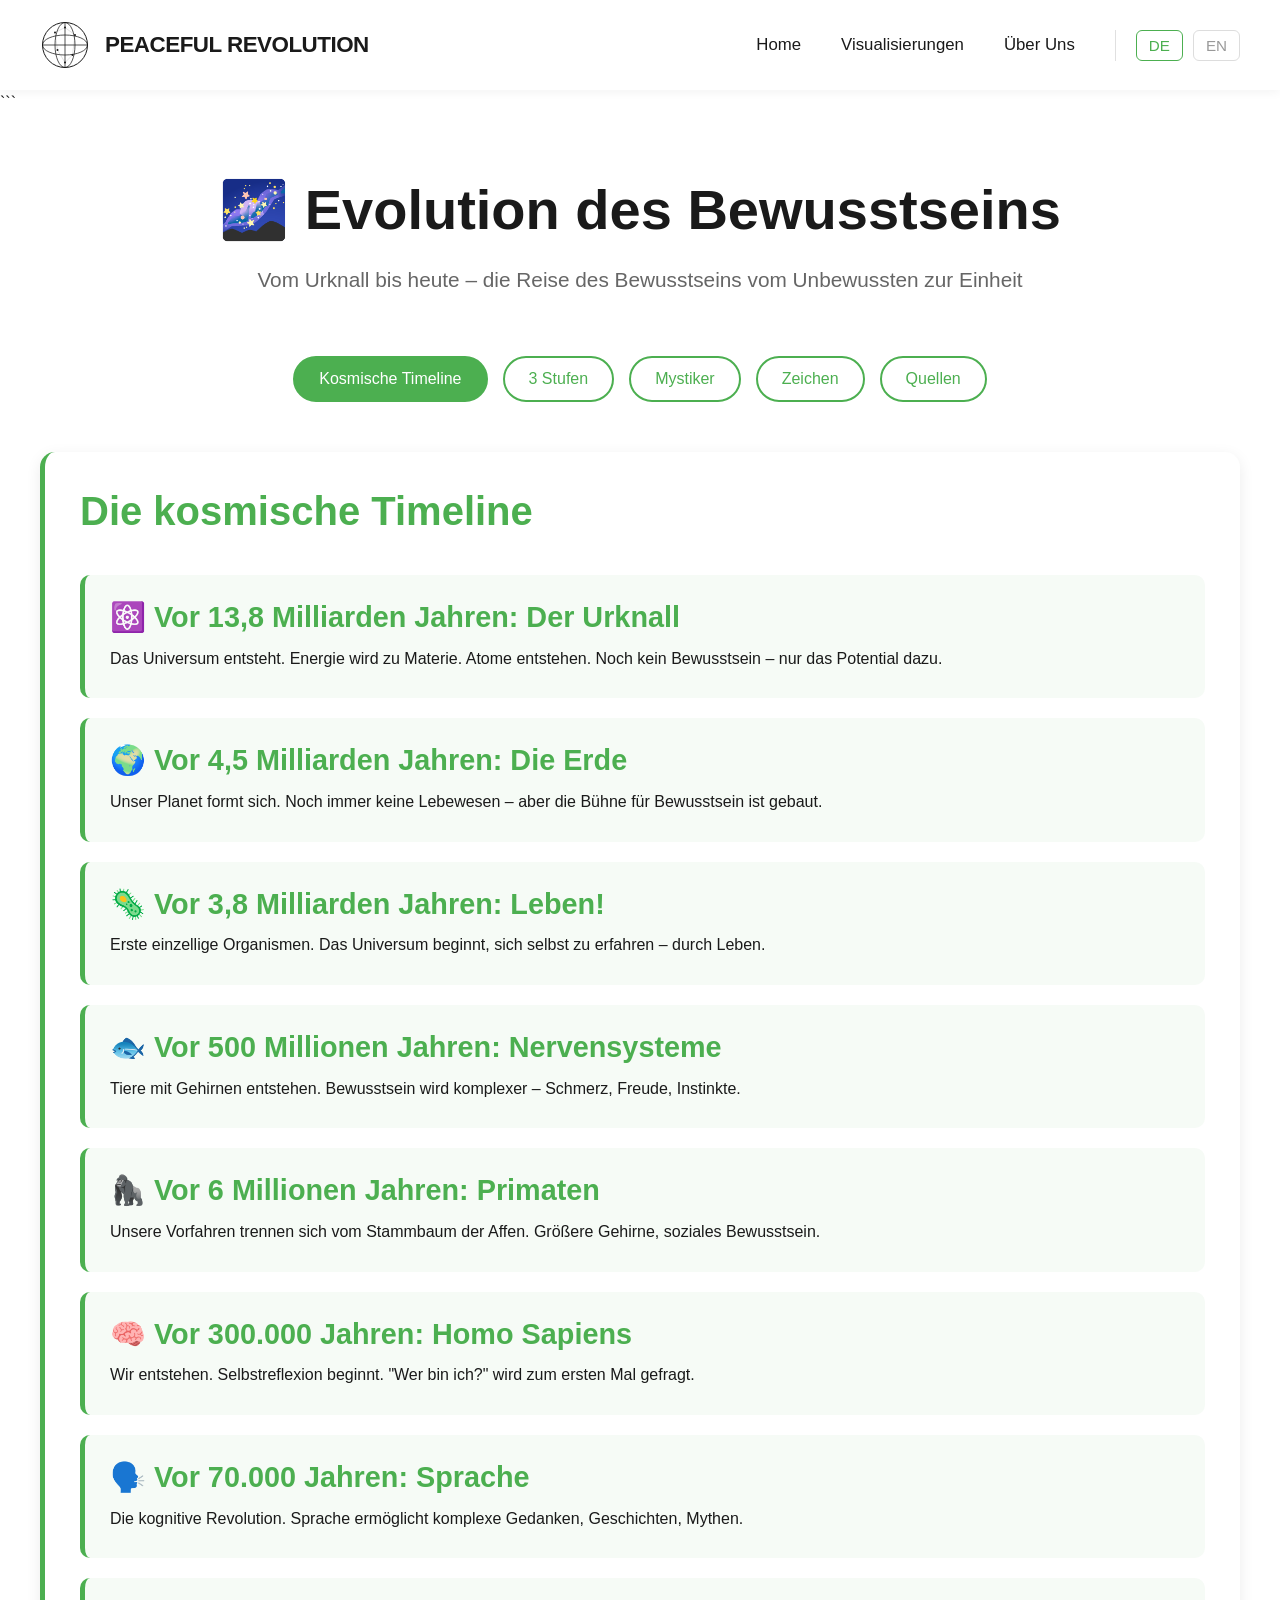
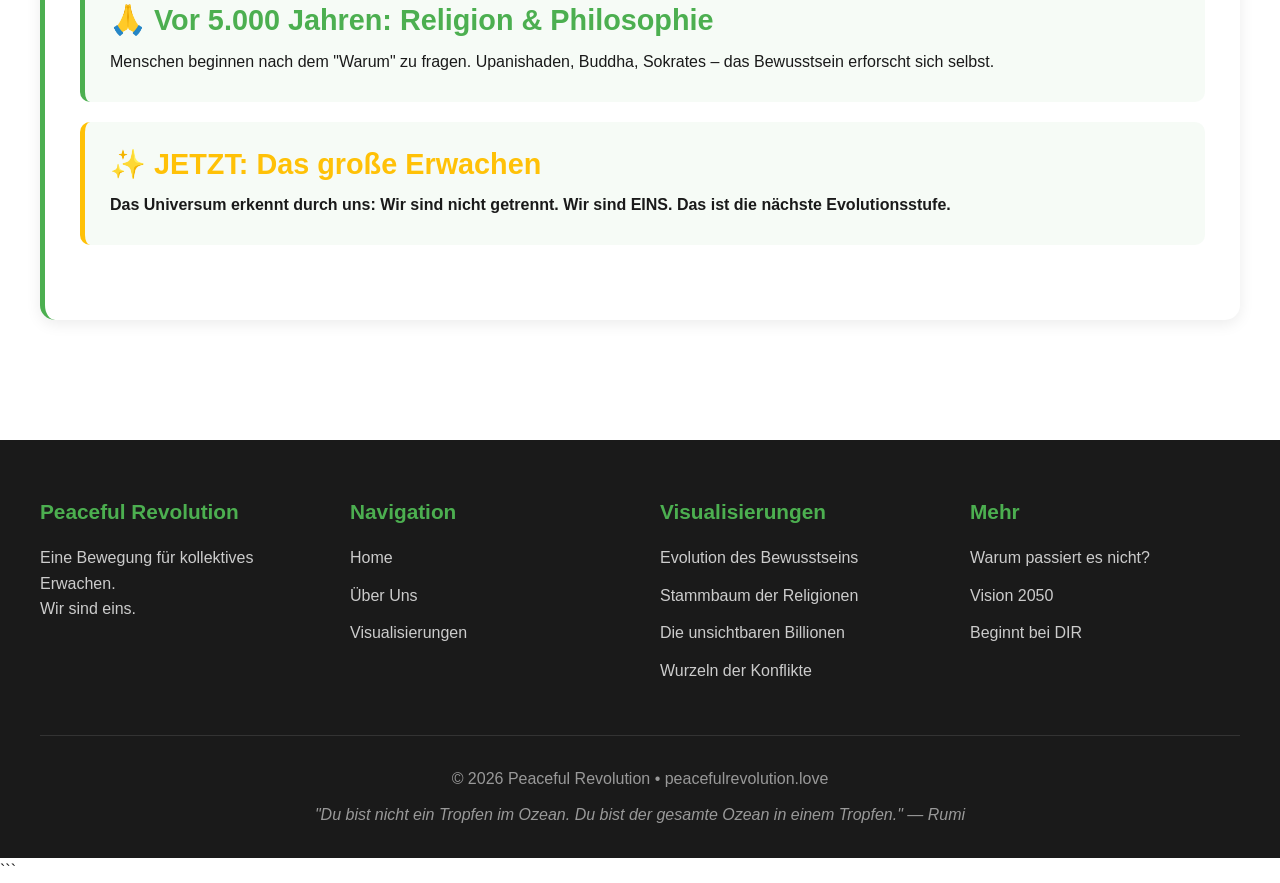
==== commit 075d3eb3: "Update evolution-des-bewusstseins.html" ====
--- a/evolution-des-bewusstseins.html
+++ b/evolution-des-bewusstseins.html
@@ -4,108 +4,361 @@
 <head>
     <meta charset="UTF-8">
     <meta name="viewport" content="width=device-width, initial-scale=1.0">
-    <title>Die Evolution des Bewusstseins - Peaceful Revolution</title>
-    <style>
-        * {
-            margin: 0;
-            padding: 0;
-            box-sizing: border-box;
-        }
+    <title>Evolution des Bewusstseins - Peaceful Revolution</title>
+    <link rel="preconnect" href="https://fonts.googleapis.com">
+    <link rel="preconnect" href="https://fonts.gstatic.com" crossorigin>
+    <link href="https://fonts.googleapis.com/css2?family=Poppins:wght@300;400;600;700&family=Inter:wght@300;400;500;600&display=swap" rel="stylesheet">
+    <link rel="stylesheet" href="assets/styles/main.css">
+</head>
+<body>
+    <div id="header"></div>
 
 ```
-    body {
-        font-family: 'Segoe UI', Tahoma, Geneva, Verdana, sans-serif;
-        background: linear-gradient(135deg, #000000, #1a0033, #330066, #1a0033, #000000);
-        background-size: 400% 400%;
-        animation: gradientShift 15s ease infinite;
-        color: #fff;
-        line-height: 1.6;
-        overflow-x: hidden;
-    }
-    
-    @keyframes gradientShift {
-        0%, 100% { background-position: 0% 50%; }
-        50% { background-position: 100% 50%; }
-    }
-    
-    .container {
-        max-width: 1400px;
-        margin: 0 auto;
-        padding: 20px;
-    }
-    
-    header {
-        text-align: center;
-        padding: 80px 20px;
-        background: rgba(0,0,0,0.5);
-        margin-bottom: 60px;
-        border-radius: 20px;
-        backdrop-filter: blur(10px);
-    }
-    
-    h1 {
-        font-size: 3.5em;
-        margin-bottom: 20px;
-        background: linear-gradient(45deg, #FFD700, #FFA500, #FF69B4, #DA70D6);
-        -webkit-background-clip: text;
-        -webkit-text-fill-color: transparent;
-        background-clip: text;
-        animation: shimmer 3s ease-in-out infinite;
-    }
-    
-    @keyframes shimmer {
-        0%, 100% { filter: brightness(1); }
-        50% { filter: brightness(1.3); }
-    }
-    
-    .subtitle {
-        font-size: 1.5em;
-        color: #b0b0b0;
-        margin-bottom: 30px;
-        font-style: italic;
-    }
-    
-    .quote-intro {
-        max-width: 800px;
-        margin: 30px auto;
-        padding: 30px;
-        background: rgba(255,215,0,0.1);
-        border-left: 4px solid #FFD700;
-        border-radius: 10px;
-        font-size: 1.2em;
-        line-height: 1.8;
-    }
-    
-    .nav-tabs {
-        display: flex;
-        justify-content: center;
-        gap: 15px;
-        margin-bottom: 50px;
-        flex-wrap: wrap;
-    }
-    
+<main class="container" style="padding-top: 60px;">
+    <div style="text-align: center; margin-bottom: 60px;">
+        <h1 style="font-size: 3.5em; margin-bottom: 20px; color: var(--primary-black);">
+            🌌 Evolution des Bewusstseins
+        </h1>
+        <p style="font-size: 1.3em; color: var(--text-secondary); max-width: 800px; margin: 0 auto;">
+            Vom Urknall bis heute – die Reise des Bewusstseins vom Unbewussten zur Einheit
+        </p>
+    </div>
+
+    <div style="display: flex; justify-content: center; gap: 15px; margin-bottom: 50px; flex-wrap: wrap;">
+        <button class="tab-btn active" onclick="switchTab('timeline')">Kosmische Timeline</button>
+        <button class="tab-btn" onclick="switchTab('stages')">3 Stufen</button>
+        <button class="tab-btn" onclick="switchTab('mystics')">Mystiker</button>
+        <button class="tab-btn" onclick="switchTab('signs')">Zeichen</button>
+        <button class="tab-btn" onclick="switchTab('sources')">Quellen</button>
+    </div>
+
+    <div id="timeline" class="tab-content active">
+        <div class="card">
+            <h2 style="color: var(--primary-green); margin-bottom: 30px;">Die kosmische Timeline</h2>
+            
+            <div style="margin: 40px 0;">
+                <div style="padding: 25px; background: var(--bg-green-light); border-left: 5px solid var(--primary-green); border-radius: 10px; margin-bottom: 20px;">
+                    <h3 style="color: var(--primary-green); margin-bottom: 10px;">⚛️ Vor 13,8 Milliarden Jahren: Der Urknall</h3>
+                    <p style="color: var(--text-primary); line-height: 1.8;">
+                        Das Universum entsteht. Energie wird zu Materie. Atome entstehen. Noch kein Bewusstsein – nur das Potential dazu.
+                    </p>
+                </div>
+
+                <div style="padding: 25px; background: var(--bg-green-light); border-left: 5px solid var(--primary-green); border-radius: 10px; margin-bottom: 20px;">
+                    <h3 style="color: var(--primary-green); margin-bottom: 10px;">🌍 Vor 4,5 Milliarden Jahren: Die Erde</h3>
+                    <p style="color: var(--text-primary); line-height: 1.8;">
+                        Unser Planet formt sich. Noch immer keine Lebewesen – aber die Bühne für Bewusstsein ist gebaut.
+                    </p>
+                </div>
+
+                <div style="padding: 25px; background: var(--bg-green-light); border-left: 5px solid var(--primary-green); border-radius: 10px; margin-bottom: 20px;">
+                    <h3 style="color: var(--primary-green); margin-bottom: 10px;">🦠 Vor 3,8 Milliarden Jahren: Leben!</h3>
+                    <p style="color: var(--text-primary); line-height: 1.8;">
+                        Erste einzellige Organismen. Das Universum beginnt, sich selbst zu erfahren – durch Leben.
+                    </p>
+                </div>
+
+                <div style="padding: 25px; background: var(--bg-green-light); border-left: 5px solid var(--primary-green); border-radius: 10px; margin-bottom: 20px;">
+                    <h3 style="color: var(--primary-green); margin-bottom: 10px;">🐟 Vor 500 Millionen Jahren: Nervensysteme</h3>
+                    <p style="color: var(--text-primary); line-height: 1.8;">
+                        Tiere mit Gehirnen entstehen. Bewusstsein wird komplexer – Schmerz, Freude, Instinkte.
+                    </p>
+                </div>
+
+                <div style="padding: 25px; background: var(--bg-green-light); border-left: 5px solid var(--primary-green); border-radius: 10px; margin-bottom: 20px;">
+                    <h3 style="color: var(--primary-green); margin-bottom: 10px;">🦍 Vor 6 Millionen Jahren: Primaten</h3>
+                    <p style="color: var(--text-primary); line-height: 1.8;">
+                        Unsere Vorfahren trennen sich vom Stammbaum der Affen. Größere Gehirne, soziales Bewusstsein.
+                    </p>
+                </div>
+
+                <div style="padding: 25px; background: var(--bg-green-light); border-left: 5px solid var(--primary-green); border-radius: 10px; margin-bottom: 20px;">
+                    <h3 style="color: var(--primary-green); margin-bottom: 10px;">🧠 Vor 300.000 Jahren: Homo Sapiens</h3>
+                    <p style="color: var(--text-primary); line-height: 1.8;">
+                        Wir entstehen. Selbstreflexion beginnt. "Wer bin ich?" wird zum ersten Mal gefragt.
+                    </p>
+                </div>
+
+                <div style="padding: 25px; background: var(--bg-green-light); border-left: 5px solid var(--primary-green); border-radius: 10px; margin-bottom: 20px;">
+                    <h3 style="color: var(--primary-green); margin-bottom: 10px;">🗣️ Vor 70.000 Jahren: Sprache</h3>
+                    <p style="color: var(--text-primary); line-height: 1.8;">
+                        Die kognitive Revolution. Sprache ermöglicht komplexe Gedanken, Geschichten, Mythen.
+                    </p>
+                </div>
+
+                <div style="padding: 25px; background: var(--bg-green-light); border-left: 5px solid var(--primary-green); border-radius: 10px; margin-bottom: 20px;">
+                    <h3 style="color: var(--primary-green); margin-bottom: 10px;">🙏 Vor 5.000 Jahren: Religion & Philosophie</h3>
+                    <p style="color: var(--text-primary); line-height: 1.8;">
+                        Menschen beginnen nach dem "Warum" zu fragen. Upanishaden, Buddha, Sokrates – das Bewusstsein erforscht sich selbst.
+                    </p>
+                </div>
+
+                <div style="padding: 25px; background: var(--bg-green-light); border-left: 5px solid var(--primary-gold); border-radius: 10px;">
+                    <h3 style="color: var(--primary-gold); margin-bottom: 10px;">✨ JETZT: Das große Erwachen</h3>
+                    <p style="color: var(--text-primary); line-height: 1.8; font-weight: 600;">
+                        Das Universum erkennt durch uns: Wir sind nicht getrennt. Wir sind EINS. Das ist die nächste Evolutionsstufe.
+                    </p>
+                </div>
+            </div>
+        </div>
+    </div>
+
+    <div id="stages" class="tab-content">
+        <div class="card">
+            <h2 style="color: var(--primary-green); margin-bottom: 30px;">Die 3 Stufen des Bewusstseins</h2>
+            
+            <div style="margin: 40px 0;">
+                <div style="padding: 30px; background: rgba(220, 53, 69, 0.1); border-left: 5px solid #dc3545; border-radius: 10px; margin-bottom: 30px;">
+                    <h3 style="color: #dc3545; margin-bottom: 15px;">Stufe 1: Ego-Bewusstsein (Die meisten sind hier)</h3>
+                    <p style="color: var(--text-primary); line-height: 1.8; margin-bottom: 15px;">
+                        <strong>Identität:</strong> "Ich bin mein Körper, mein Name, meine Geschichte."
+                    </p>
+                    <p style="color: var(--text-primary); line-height: 1.8; margin-bottom: 15px;">
+                        <strong>Weltbild:</strong> Ich vs. die Anderen. Wir vs. Sie. Mein Land vs. ihr Land.
+                    </p>
+                    <p style="color: var(--text-primary); line-height: 1.8; margin-bottom: 15px;">
+                        <strong>Gefühl:</strong> Getrenntheit, Angst, Konkurrenz, Mangel.
+                    </p>
+                    <p style="color: var(--text-primary); line-height: 1.8;">
+                        <strong>Beispiel:</strong> "Wenn ich gewinne, verlierst du. Dein Schmerz ist nicht mein Problem."
+                    </p>
+                </div>
+
+                <div style="padding: 30px; background: rgba(255, 193, 7, 0.1); border-left: 5px solid var(--primary-gold); border-radius: 10px; margin-bottom: 30px;">
+                    <h3 style="color: var(--primary-gold); margin-bottom: 15px;">Stufe 2: Erweiterndes Bewusstsein (8% sind hier)</h3>
+                    <p style="color: var(--text-primary); line-height: 1.8; margin-bottom: 15px;">
+                        <strong>Identität:</strong> "Ich bin mehr als mein Körper. Ich bin Bewusstsein."
+                    </p>
+                    <p style="color: var(--text-primary); line-height: 1.8; margin-bottom: 15px;">
+                        <strong>Weltbild:</strong> Empathie über Grenzen hinweg. Mitgefühl für Fremde.
+                    </p>
+                    <p style="color: var(--text-primary); line-height: 1.8; margin-bottom: 15px;">
+                        <strong>Gefühl:</strong> Verbundenheit, Mitgefühl, aber noch Trennung spürbar.
+                    </p>
+                    <p style="color: var(--text-primary); line-height: 1.8;">
+                        <strong>Beispiel:</strong> "Dein Leid berührt mich. Ich will helfen. Aber ich bin nicht du."
+                    </p>
+                </div>
+
+                <div style="padding: 30px; background: var(--bg-green-light); border-left: 5px solid var(--primary-green); border-radius: 10px;">
+                    <h3 style="color: var(--primary-green); margin-bottom: 15px;">Stufe 3: Einheits-Bewusstsein (Die Erleuchteten)</h3>
+                    <p style="color: var(--text-primary); line-height: 1.8; margin-bottom: 15px;">
+                        <strong>Identität:</strong> "Ich bin DU. Du bist ICH. Wir sind EINS."
+                    </p>
+                    <p style="color: var(--text-primary); line-height: 1.8; margin-bottom: 15px;">
+                        <strong>Weltbild:</strong> Keine Trennung. Dein Schmerz IST mein Schmerz.
+                    </p>
+                    <p style="color: var(--text-primary); line-height: 1.8; margin-bottom: 15px;">
+                        <strong>Gefühl:</strong> Unendliche Liebe, Frieden, Freiheit.
+                    </p>
+                    <p style="color: var(--text-primary); line-height: 1.8; font-weight: 600;">
+                        <strong>Beispiel:</strong> "Wenn du hungerst, hungere ich. Wenn du leidest, leide ich. Denn wir sind nicht zwei – wir sind EINS."
+                    </p>
+                </div>
+            </div>
+
+            <div style="padding: 30px; background: var(--bg-green-light); border-left: 5px solid var(--primary-green); border-radius: 10px; margin-top: 40px;">
+                <p style="color: var(--text-primary); line-height: 1.8; font-size: 1.2em; text-align: center;">
+                    <strong>Die Evolution des Bewusstseins ist:</strong><br><br>
+                    Stufe 1 → Stufe 2 → Stufe 3<br>
+                    Ego → Mitgefühl → Einheit<br>
+                    Ich → Wir → EINS
+                </p>
+            </div>
+        </div>
+    </div>
+
+    <div id="mystics" class="tab-content">
+        <div class="card">
+            <h2 style="color: var(--primary-green); margin-bottom: 30px;">Die Mystiker wussten es schon immer</h2>
+            
+            <div style="margin: 40px 0;">
+                <div style="padding: 25px; background: var(--bg-light); border-radius: 10px; margin-bottom: 20px;">
+                    <p style="font-size: 1.2em; font-style: italic; color: var(--text-primary); line-height: 1.8;">
+                        "Tat Tvam Asi" – Du bist DAS.<br>
+                        <span style="color: var(--text-secondary); font-size: 0.9em;">— Upanishaden (Hinduismus, ~800 v. Chr.)</span>
+                    </p>
+                </div>
+
+                <div style="padding: 25px; background: var(--bg-light); border-radius: 10px; margin-bottom: 20px;">
+                    <p style="font-size: 1.2em; font-style: italic; color: var(--text-primary); line-height: 1.8;">
+                        "Ich und der Vater sind eins."<br>
+                        <span style="color: var(--text-secondary); font-size: 0.9em;">— Jesus Christus (Christentum)</span>
+                    </p>
+                </div>
+
+                <div style="padding: 25px; background: var(--bg-light); border-radius: 10px; margin-bottom: 20px;">
+                    <p style="font-size: 1.2em; font-style: italic; color: var(--text-primary); line-height: 1.8;">
+                        "Du bist nicht ein Tropfen im Ozean. Du bist der gesamte Ozean in einem Tropfen."<br>
+                        <span style="color: var(--text-secondary); font-size: 0.9em;">— Rumi (Islam/Sufismus)</span>
+                    </p>
+                </div>
+
+                <div style="padding: 25px; background: var(--bg-light); border-radius: 10px; margin-bottom: 20px;">
+                    <p style="font-size: 1.2em; font-style: italic; color: var(--text-primary); line-height: 1.8;">
+                        "Form ist Leere, Leere ist Form."<br>
+                        <span style="color: var(--text-secondary); font-size: 0.9em;">— Herz-Sutra (Buddhismus)</span>
+                    </p>
+                </div>
+
+                <div style="padding: 25px; background: var(--bg-light); border-radius: 10px;">
+                    <p style="font-size: 1.2em; font-style: italic; color: var(--text-primary); line-height: 1.8;">
+                        "Atman ist Brahman" – Das individuelle Selbst ist das universelle Selbst.<br>
+                        <span style="color: var(--text-secondary); font-size: 0.9em;">— Vedanta (Hinduismus)</span>
+                    </p>
+                </div>
+            </div>
+
+            <div style="padding: 30px; background: var(--bg-green-light); border-left: 5px solid var(--primary-green); border-radius: 10px; margin-top: 40px;">
+                <p style="color: var(--text-primary); line-height: 1.8; font-size: 1.2em; text-align: center; font-weight: 600;">
+                    Alle Mystiker, alle Religionen, alle Zeiten:<br>
+                    Sie erkennen dieselbe Wahrheit – WIR SIND EINS.
+                </p>
+            </div>
+        </div>
+    </div>
+
+    <div id="signs" class="tab-content">
+        <div class="card">
+            <h2 style="color: var(--primary-green); margin-bottom: 30px;">Zeichen des Erwachens</h2>
+            <p style="color: var(--text-secondary); margin-bottom: 30px; font-size: 1.1em;">
+                Bist du auf dem Weg? Diese Zeichen deuten darauf hin:
+            </p>
+            
+            <div style="display: grid; grid-template-columns: repeat(auto-fit, minmax(300px, 1fr)); gap: 20px; margin: 40px 0;">
+                <div class="card" style="background: var(--bg-light);">
+                    <h3 style="color: var(--primary-green); margin-bottom: 15px;">✨ Du fühlst Verbundenheit</h3>
+                    <p style="color: var(--text-primary); line-height: 1.7;">
+                        Wenn du Nachrichten von Leid siehst, berührt es dich tief. Du kannst nicht mehr wegsehen.
+                    </p>
+                </div>
+
+                <div class="card" style="background: var(--bg-light);">
+                    <h3 style="color: var(--primary-green); margin-bottom: 15px;">🤔 Du hinterfragst</h3>
+                    <p style="color: var(--text-primary); line-height: 1.7;">
+                        "Warum ist die Welt so?" wird zur brennenden Frage. Oberflächliche Antworten reichen nicht mehr.
+                    </p>
+                </div>
+
+                <div class="card" style="background: var(--bg-light);">
+                    <h3 style="color: var(--primary-green); margin-bottom: 15px;">💔 Du leidest mit</h3>
+                    <p style="color: var(--text-primary); line-height: 1.7;">
+                        Fremdes Leid fühlt sich an wie eigenes. Die Trennung zwischen "mir" und "anderen" verschwimmt.
+                    </p>
+                </div>
+
+                <div class="card" style="background: var(--bg-light);">
+                    <h3 style="color: var(--primary-green); margin-bottom: 15px;">🌍 Du denkst global</h3>
+                    <p style="color: var(--text-primary); line-height: 1.7;">
+                        Nationalismus, Rassismus, "Wir vs. Sie" fühlt sich falsch an. Du siehst nur Menschen.
+                    </p>
+                </div>
+
+                <div class="card" style="background: var(--bg-light);">
+                    <h3 style="color: var(--primary-green); margin-bottom: 15px;">🧘 Du suchst Stille</h3>
+                    <p style="color: var(--text-primary); line-height: 1.7;">
+                        Meditation, Natur, Einsamkeit ziehen dich an. Du spürst: Da ist mehr als das Ego.
+                    </p>
+                </div>
+
+                <div class="card" style="background: var(--bg-light);">
+                    <h3 style="color: var(--primary-green); margin-bottom: 15px;">💡 Du hast Momente</h3>
+                    <p style="color: var(--text-primary); line-height: 1.7;">
+                        Kurze Augenblicke wo alles Sinn macht. Wo du WEISST: Wir sind verbunden.
+                    </p>
+                </div>
+            </div>
+
+            <div style="padding: 30px; background: var(--bg-green-light); border-left: 5px solid var(--primary-green); border-radius: 10px; margin-top: 40px;">
+                <p style="color: var(--text-primary); line-height: 1.8; font-size: 1.2em; text-align: center; font-weight: 600;">
+                    Wenn du 3 oder mehr dieser Zeichen erkennst:<br>
+                    Du bist auf Stufe 2 – im Prozess des Erwachens. 🌟
+                </p>
+            </div>
+        </div>
+    </div>
+
+    <div id="sources" class="tab-content">
+        <div class="card" style="background: rgba(0,0,0,0.02);">
+            <h2 style="color: var(--primary-green); margin-bottom: 30px;">📚 Quellen & Wissenschaftliche Grundlagen</h2>
+            
+            <div style="color: var(--text-primary); line-height: 2;">
+                <h3 style="color: var(--primary-green); margin: 25px 0 15px;">Bewusstseinsforschung:</h3>
+                <p style="margin-left: 20px;">
+                    • David Chalmers - "The Conscious Mind: In Search of a Fundamental Theory"<br>
+                    • Thomas Nagel - "What Is It Like to Be a Bat?"<br>
+                    • Daniel Dennett - "Consciousness Explained"<br>
+                    • Giulio Tononi - "Integrated Information Theory of Consciousness"
+                </p>
+                
+                <h3 style="color: var(--primary-green); margin: 25px 0 15px;">Evolution & Anthropologie:</h3>
+                <p style="margin-left: 20px;">
+                    • Yuval Noah Harari - "Sapiens: A Brief History of Humankind"<br>
+                    • Julian Jaynes - "The Origin of Consciousness in the Breakdown of the Bicameral Mind"<br>
+                    • Merlin Donald - "Origins of the Modern Mind"<br>
+                    • Robin Dunbar - "The Social Brain Hypothesis"
+                </p>
+                
+                <h3 style="color: var(--primary-green); margin: 25px 0 15px;">Mystik & Philosophie:</h3>
+                <p style="margin-left: 20px;">
+                    • Aldous Huxley - "The Perennial Philosophy"<br>
+                    • Ken Wilber - "A Theory of Everything", "Integral Spirituality"<br>
+                    • Eckhart Tolle - "The Power of Now"<br>
+                    • Alan Watts - "The Book: On the Taboo Against Knowing Who You Are"
+                </p>
+                
+                <h3 style="color: var(--primary-green); margin: 25px 0 15px;">Neurowissenschaft & Meditation:</h3>
+                <p style="margin-left: 20px;">
+                    • Richard Davidson - "The Emotional Life of Your Brain"<br>
+                    • Sam Harris - "Waking Up: A Guide to Spirituality Without Religion"<br>
+                    • Andrew Newberg - "How God Changes Your Brain"
+                </p>
+                
+                <h3 style="color: var(--primary-green); margin: 25px 0 15px;">Quantenphysik & Bewusstsein:</h3>
+                <p style="margin-left: 20px;">
+                    • Roger Penrose - "The Emperor's New Mind"<br>
+                    • Amit Goswami - "The Self-Aware Universe"<br>
+                    • Dean Radin - "The Conscious Universe"
+                </p>
+            </div>
+        </div>
+    </div>
+</main>
+
+<div id="footer"></div>
+
+<script src="assets/scripts/load-components.js"></script>
+<script>
+    function switchTab(tabName) {
+        document.querySelectorAll('.tab-content').forEach(t => t.classList.remove('active'));
+        document.querySelectorAll('.tab-btn').forEach(b => b.classList.remove('active'));
+        document.getElementById(tabName).classList.add('active');
+        event.target.classList.add('active');
+        window.scrollTo({ top: 300, behavior: 'smooth' });
+    }
+</script>
+
+<style>
     .tab-btn {
-        padding: 15px 30px;
-        background: rgba(255,255,255,0.1);
-        border: 2px solid rgba(255,255,255,0.2);
+        padding: 12px 24px;
+        background: white;
+        border: 2px solid var(--primary-green);
+        color: var(--primary-green);
+        cursor: pointer;
+        border-radius: 25px;
+        font-size: 1em;
+        font-weight: 500;
+        transition: all 0.3s;
+    }
+    
+    .tab-btn:hover {
+        background: var(--primary-green);
         color: white;
-        cursor: pointer;
-        border-radius: 30px;
-        font-size: 1em;
-        transition: all 0.3s;
-        backdrop-filter: blur(5px);
-    }
-    
-    .tab-btn:hover {
-        background: rgba(255,255,255,0.2);
-        transform: translateY(-3px);
-        box-shadow: 0 5px 20px rgba(255,215,0,0.3);
     }
     
     .tab-btn.active {
-        background: linear-gradient(45deg, #FFD700, #FFA500);
-        border-color: transparent;
-        box-shadow: 0 5px 25px rgba(255,215,0,0.5);
+        background: var(--primary-green);
+        color: white;
     }
     
     .tab-content {
@@ -114,1362 +367,15 @@
     
     .tab-content.active {
         display: block;
-        animation: fadeIn 0.6s;
+        animation: fadeIn 0.5s;
     }
     
     @keyframes fadeIn {
-        from { opacity: 0; transform: translateY(30px); }
+        from { opacity: 0; transform: translateY(20px); }
         to { opacity: 1; transform: translateY(0); }
-    }
-    
-    .card {
-        background: rgba(255,255,255,0.05);
-        border-radius: 20px;
-        padding: 40px;
-        margin-bottom: 40px;
-        backdrop-filter: blur(10px);
-        border: 1px solid rgba(255,255,255,0.1);
-        box-shadow: 0 8px 32px rgba(0,0,0,0.3);
-    }
-    
-    .card h2 {
-        color: #FFD700;
-        margin-bottom: 25px;
-        font-size: 2.3em;
-        text-align: center;
-    }
-    
-    .card h3 {
-        color: #FFA500;
-        margin-top: 30px;
-        margin-bottom: 15px;
-        font-size: 1.8em;
-    }
-    
-    /* Timeline Styles */
-    .timeline {
-        position: relative;
-        padding: 40px 0;
-    }
-    
-    .timeline::before {
-        content: '';
-        position: absolute;
-        left: 50%;
-        transform: translateX(-50%);
-        width: 4px;
-        height: 100%;
-        background: linear-gradient(180deg, #FFD700, #FFA500, #FF69B4, #DA70D6);
-    }
-    
-    .timeline-item {
-        position: relative;
-        margin: 50px 0;
-        padding: 0 50px;
-    }
-    
-    .timeline-item:nth-child(odd) {
-        text-align: right;
-        padding-right: 55%;
-    }
-    
-    .timeline-item:nth-child(even) {
-        text-align: left;
-        padding-left: 55%;
-    }
-    
-    .timeline-dot {
-        position: absolute;
-        left: 50%;
-        transform: translateX(-50%);
-        width: 30px;
-        height: 30px;
-        border-radius: 50%;
-        background: linear-gradient(45deg, #FFD700, #FFA500);
-        border: 4px solid #000;
-        box-shadow: 0 0 20px rgba(255,215,0,0.6);
-        z-index: 10;
-    }
-    
-    .timeline-content {
-        background: rgba(255,255,255,0.08);
-        padding: 25px;
-        border-radius: 15px;
-        border: 1px solid rgba(255,215,0,0.3);
-        transition: all 0.3s;
-    }
-    
-    .timeline-content:hover {
-        background: rgba(255,255,255,0.12);
-        transform: scale(1.02);
-        box-shadow: 0 5px 25px rgba(255,215,0,0.3);
-    }
-    
-    .timeline-date {
-        font-size: 1.3em;
-        color: #FFD700;
-        font-weight: bold;
-        margin-bottom: 10px;
-    }
-    
-    .timeline-title {
-        font-size: 1.5em;
-        color: #FFA500;
-        margin-bottom: 10px;
-    }
-    
-    .timeline-desc {
-        color: #d0d0d0;
-        font-size: 1.05em;
-        line-height: 1.6;
-    }
-    
-    /* Three Stages */
-    .three-stages {
-        display: grid;
-        grid-template-columns: repeat(auto-fit, minmax(300px, 1fr));
-        gap: 30px;
-        margin: 40px 0;
-    }
-    
-    .stage {
-        background: rgba(255,255,255,0.05);
-        padding: 35px;
-        border-radius: 20px;
-        text-align: center;
-        border: 2px solid transparent;
-        transition: all 0.4s;
-        position: relative;
-        overflow: hidden;
-    }
-    
-    .stage::before {
-        content: '';
-        position: absolute;
-        top: -50%;
-        left: -50%;
-        width: 200%;
-        height: 200%;
-        background: radial-gradient(circle, rgba(255,215,0,0.1) 0%, transparent 70%);
-        opacity: 0;
-        transition: opacity 0.4s;
-    }
-    
-    .stage:hover::before {
-        opacity: 1;
-    }
-    
-    .stage.stage-1 {
-        border-color: #4CAF50;
-    }
-    
-    .stage.stage-2 {
-        border-color: #FF6B6B;
-    }
-    
-    .stage.stage-3 {
-        border-color: #FFD700;
-    }
-    
-    .stage:hover {
-        transform: translateY(-10px);
-        box-shadow: 0 15px 40px rgba(255,215,0,0.3);
-    }
-    
-    .stage-icon {
-        font-size: 4em;
-        margin-bottom: 20px;
-    }
-    
-    .stage-title {
-        font-size: 1.8em;
-        margin-bottom: 15px;
-        font-weight: bold;
-    }
-    
-    .stage-1 .stage-title { color: #4CAF50; }
-    .stage-2 .stage-title { color: #FF6B6B; }
-    .stage-3 .stage-title { color: #FFD700; }
-    
-    .stage-desc {
-        color: #b0b0b0;
-        font-size: 1.05em;
-        line-height: 1.7;
-    }
-    
-    /* Mystical Traditions */
-    .tradition-grid {
-        display: grid;
-        grid-template-columns: repeat(auto-fit, minmax(280px, 1fr));
-        gap: 25px;
-        margin: 30px 0;
-    }
-    
-    .tradition {
-        background: rgba(255,255,255,0.06);
-        padding: 30px;
-        border-radius: 15px;
-        border-left: 5px solid;
-        transition: all 0.3s;
-    }
-    
-    .tradition:hover {
-        background: rgba(255,255,255,0.1);
-        transform: translateX(5px);
-    }
-    
-    .tradition-name {
-        font-size: 1.4em;
-        font-weight: bold;
-        margin-bottom: 15px;
-    }
-    
-    .tradition-quote {
-        font-style: italic;
-        color: #d0d0d0;
-        margin-bottom: 15px;
-        line-height: 1.7;
-        border-left: 3px solid rgba(255,215,0,0.5);
-        padding-left: 15px;
-    }
-    
-    .tradition-explanation {
-        color: #a0a0a0;
-        font-size: 0.95em;
-    }
-    
-    .tradition:nth-child(1) { border-left-color: #FF6B35; }
-    .tradition:nth-child(1) .tradition-name { color: #FF6B35; }
-    
-    .tradition:nth-child(2) { border-left-color: #4ECDC4; }
-    .tradition:nth-child(2) .tradition-name { color: #4ECDC4; }
-    
-    .tradition:nth-child(3) { border-left-color: #FFD700; }
-    .tradition:nth-child(3) .tradition-name { color: #FFD700; }
-    
-    .tradition:nth-child(4) { border-left-color: #95E1D3; }
-    .tradition:nth-child(4) .tradition-name { color: #95E1D3; }
-    
-    .tradition:nth-child(5) { border-left-color: #F38181; }
-    .tradition:nth-child(5) .tradition-name { color: #F38181; }
-    
-    .tradition:nth-child(6) { border-left-color: #AA96DA; }
-    .tradition:nth-child(6) .tradition-name { color: #AA96DA; }
-    
-    /* Awakening Signs */
-    .sign-grid {
-        display: grid;
-        grid-template-columns: repeat(auto-fit, minmax(250px, 1fr));
-        gap: 20px;
-        margin: 30px 0;
-    }
-    
-    .sign-card {
-        background: rgba(255,215,0,0.1);
-        padding: 25px;
-        border-radius: 12px;
-        border: 1px solid rgba(255,215,0,0.3);
-        text-align: center;
-        transition: all 0.3s;
-    }
-    
-    .sign-card:hover {
-        background: rgba(255,215,0,0.15);
-        transform: scale(1.05);
-    }
-    
-    .sign-icon {
-        font-size: 3em;
-        margin-bottom: 15px;
-    }
-    
-    .sign-title {
-        font-size: 1.2em;
-        color: #FFD700;
-        margin-bottom: 10px;
-        font-weight: bold;
-    }
-    
-    .sign-desc {
-        color: #c0c0c0;
-        font-size: 0.95em;
-    }
-    
-    /* The Cycle */
-    .cycle-container {
-        position: relative;
-        max-width: 800px;
-        margin: 50px auto;
-        padding: 40px;
-    }
-    
-    .cycle-circle {
-        width: 100%;
-        aspect-ratio: 1;
-        border-radius: 50%;
-        border: 4px solid rgba(255,215,0,0.3);
-        position: relative;
-        display: flex;
-        align-items: center;
-        justify-content: center;
-        background: radial-gradient(circle, rgba(255,215,0,0.05) 0%, transparent 70%);
-    }
-    
-    .cycle-center {
-        text-align: center;
-        z-index: 10;
-    }
-    
-    .cycle-center-text {
-        font-size: 2em;
-        color: #FFD700;
-        font-weight: bold;
-    }
-    
-    .cycle-point {
-        position: absolute;
-        width: 150px;
-        text-align: center;
-        padding: 15px;
-        background: rgba(0,0,0,0.7);
-        border-radius: 10px;
-        border: 2px solid #FFD700;
-    }
-    
-    .cycle-point-title {
-        color: #FFD700;
-        font-weight: bold;
-        margin-bottom: 5px;
-    }
-    
-    .cycle-point-1 { top: -10px; left: 50%; transform: translateX(-50%); }
-    .cycle-point-2 { top: 50%; right: -80px; transform: translateY(-50%); }
-    .cycle-point-3 { bottom: -10px; left: 50%; transform: translateX(-50%); }
-    .cycle-point-4 { top: 50%; left: -80px; transform: translateY(-50%); }
-    
-    /* Interactive Name Selector */
-    .name-selector {
-        background: rgba(255,215,0,0.1);
-        padding: 40px;
-        border-radius: 20px;
-        margin: 40px 0;
-        border: 2px solid rgba(255,215,0,0.3);
-    }
-    
-    .name-selector h3 {
-        text-align: center;
-        color: #FFD700;
-        margin-bottom: 30px;
-        font-size: 2em;
-    }
-    
-    .name-options {
-        display: flex;
-        flex-wrap: wrap;
-        gap: 15px;
-        justify-content: center;
-        margin-bottom: 30px;
-    }
-    
-    .name-option {
-        padding: 15px 30px;
-        background: rgba(255,255,255,0.1);
-        border: 2px solid rgba(255,215,0,0.5);
-        border-radius: 25px;
-        cursor: pointer;
-        transition: all 0.3s;
-        font-size: 1.1em;
-    }
-    
-    .name-option:hover {
-        background: rgba(255,215,0,0.2);
-        transform: scale(1.05);
-    }
-    
-    .name-option.selected {
-        background: linear-gradient(45deg, #FFD700, #FFA500);
-        border-color: transparent;
-        color: #000;
-        font-weight: bold;
-    }
-    
-    .selected-name-display {
-        text-align: center;
-        font-size: 1.8em;
-        color: #FFD700;
-        margin-top: 20px;
-        min-height: 60px;
-    }
-    
-    /* Highlight Box */
-    .highlight-box {
-        background: rgba(255,215,0,0.15);
-        border: 2px solid #FFD700;
-        border-radius: 15px;
-        padding: 30px;
-        margin: 30px 0;
-        text-align: center;
-    }
-    
-    .highlight-number {
-        font-size: 4em;
-        color: #FFD700;
-        font-weight: bold;
-        text-shadow: 0 0 20px rgba(255,215,0,0.5);
-    }
-    
-    .highlight-text {
-        font-size: 1.3em;
-        color: #fff;
-        margin-top: 15px;
-        line-height: 1.7;
-    }
-    
-    /* Peaceful Revolution */
-    .pr-section {
-        background: linear-gradient(135deg, rgba(255,215,0,0.1), rgba(255,105,180,0.1));
-        padding: 50px;
-        border-radius: 25px;
-        margin: 50px 0;
-        border: 3px solid rgba(255,215,0,0.5);
-        text-align: center;
-    }
-    
-    .pr-logo {
-        font-size: 3.5em;
-        margin-bottom: 20px;
-    }
-    
-    .pr-title {
-        font-size: 2.5em;
-        color: #FFD700;
-        margin-bottom: 20px;
-        font-weight: bold;
-    }
-    
-    .pr-description {
-        font-size: 1.3em;
-        color: #d0d0d0;
-        max-width: 900px;
-        margin: 0 auto 30px;
-        line-height: 1.8;
-    }
-    
-    .pr-mission {
-        display: grid;
-        grid-template-columns: repeat(auto-fit, minmax(250px, 1fr));
-        gap: 25px;
-        margin-top: 40px;
-    }
-    
-    .pr-mission-item {
-        background: rgba(0,0,0,0.3);
-        padding: 25px;
-        border-radius: 15px;
-        border: 1px solid rgba(255,215,0,0.3);
-    }
-    
-    .pr-mission-icon {
-        font-size: 2.5em;
-        margin-bottom: 15px;
-    }
-    
-    .pr-mission-text {
-        font-size: 1.1em;
-        color: #d0d0d0;
-    }
-    
-    @media (max-width: 768px) {
-        h1 {
-            font-size: 2em;
-        }
-        
-        .timeline::before {
-            left: 30px;
-        }
-        
-        .timeline-item:nth-child(odd),
-        .timeline-item:nth-child(even) {
-            text-align: left;
-            padding-left: 70px;
-            padding-right: 20px;
-        }
-        
-        .timeline-dot {
-            left: 30px;
-        }
-        
-        .cycle-point-1, .cycle-point-2, 
-        .cycle-point-3, .cycle-point-4 {
-            position: static;
-            transform: none;
-            margin: 15px 0;
-        }
     }
 </style>
 ```
 
-</head>
-<body>
-    <div class="container">
-        <header>
-            <h1>🌌 Die Evolution des Bewusstseins 🌌</h1>
-            <p class="subtitle">Vom Urknall zum kollektiven Erwachen</p>
-
-```
-        <div class="quote-intro">
-            <em>"Das Tao, das sich aussprechen lässt, ist nicht das ewige Tao.<br>
-            Der Name, der sich nennen lässt, ist nicht der ewige Name."</em><br>
-            — Laozi
-        </div>
-    </header>
-    
-    <div class="nav-tabs">
-        <button class="tab-btn active" onclick="switchTab('timeline')">⏳ Kosmische Timeline</button>
-        <button class="tab-btn" onclick="switchTab('stages')">🔄 Die 3 Stufen</button>
-        <button class="tab-btn" onclick="switchTab('traditions')">🕉️ Mystische Weisheit</button>
-        <button class="tab-btn" onclick="switchTab('now')">🌟 JETZT: Das Erwachen</button>
-        <button class="tab-btn" onclick="switchTab('revolution')">✌️ Peaceful Revolution</button>
-    </div>
-    
-    <!-- TAB 1: Timeline -->
-    <div id="timeline" class="tab-content active">
-        <div class="card">
-            <h2>Die Reise des Bewusstseins durch die Zeit</h2>
-            
-            <div class="timeline">
-                <div class="timeline-item">
-                    <div class="timeline-dot"></div>
-                    <div class="timeline-content">
-                        <div class="timeline-date">13,8 Mrd. Jahre</div>
-                        <div class="timeline-title">🌌 Der Urknall</div>
-                        <div class="timeline-desc">
-                            Das Eine explodiert in die Vielen. Energie wird zu Materie.
-                            Die Quelle beginnt, sich selbst zu vergessen.
-                        </div>
-                    </div>
-                </div>
-                
-                <div class="timeline-item">
-                    <div class="timeline-dot"></div>
-                    <div class="timeline-content">
-                        <div class="timeline-date">3,8 Mrd. Jahre</div>
-                        <div class="timeline-title">🦠 Leben entsteht</div>
-                        <div class="timeline-desc">
-                            Erste Einzeller. Materie beginnt sich zu organisieren.
-                            Noch kein Bewusstsein – nur chemische Reaktionen.
-                        </div>
-                    </div>
-                </div>
-                
-                <div class="timeline-item">
-                    <div class="timeline-dot"></div>
-                    <div class="timeline-content">
-                        <div class="timeline-date">540 Mio. Jahre</div>
-                        <div class="timeline-title">🧠 Erste Nervensysteme</div>
-                        <div class="timeline-desc">
-                            Kambrische Explosion. Erste rudimentäre "Gefühle" entstehen:
-                            Schmerz, Hunger, Angst. Das Unbewusste beginnt zu fühlen.
-                        </div>
-                    </div>
-                </div>
-                
-                <div class="timeline-item">
-                    <div class="timeline-dot"></div>
-                    <div class="timeline-content">
-                        <div class="timeline-date">200 Mio. Jahre</div>
-                        <div class="timeline-title">💗 Emotionen entstehen</div>
-                        <div class="timeline-desc">
-                            Erste Säugetiere. Limbisches System entwickelt sich.
-                            Tiere fühlen Liebe, Angst, Freude – aber ohne Selbstreflexion.
-                        </div>
-                    </div>
-                </div>
-                
-                <div class="timeline-item">
-                    <div class="timeline-dot"></div>
-                    <div class="timeline-content">
-                        <div class="timeline-date">300.000 Jahre</div>
-                        <div class="timeline-title">👤 Homo Sapiens erscheint</div>
-                        <div class="timeline-desc">
-                            Größeres Gehirn. Präfrontaler Cortex wächst.
-                            Das Potential für Selbst-Bewusstsein ist da.
-                        </div>
-                    </div>
-                </div>
-                
-                <div class="timeline-item">
-                    <div class="timeline-dot"></div>
-                    <div class="timeline-content">
-                        <div class="timeline-date">70.000 Jahre</div>
-                        <div class="timeline-title">🗣️ Die Kognitive Revolution</div>
-                        <div class="timeline-desc">
-                            <strong>DER WENDEPUNKT!</strong><br>
-                            Komplexe Sprache entwickelt sich. Abstrakte Konzepte entstehen:
-                            Götter, Zukunft, Vergangenheit, "ICH".<br>
-                            <strong>Das Ego wird geboren.</strong><br>
-                            Der Mensch "vergisst" dass er das Ganze ist und glaubt, ein getrenntes Ich zu sein.
-                        </div>
-                    </div>
-                </div>
-                
-                <div class="timeline-item">
-                    <div class="timeline-dot"></div>
-                    <div class="timeline-content">
-                        <div class="timeline-date">10.000 Jahre</div>
-                        <div class="timeline-title">🏛️ Neolithische Revolution</div>
-                        <div class="timeline-desc">
-                            Sesshaftigkeit. Ackerbau. Privateigentum entsteht.<br>
-                            "MEINS" vs. "DEINS" – Das Ego verstärkt sich massiv.<br>
-                            Erste Zivilisationen, erste Hierarchien, erste Kriege.
-                        </div>
-                    </div>
-                </div>
-                
-                <div class="timeline-item">
-                    <div class="timeline-dot"></div>
-                    <div class="timeline-content">
-                        <div class="timeline-date">2.500 Jahre</div>
-                        <div class="timeline-title">🧘 Die Achsenzeit</div>
-                        <div class="timeline-desc">
-                            Buddha, Laozi, Sokrates, Propheten – alle zur gleichen Zeit!<br>
-                            Erste Menschen <strong>erkennen die Illusion des Egos</strong>.<br>
-                            Die Weisheitstraditionen entstehen.
-                        </div>
-                    </div>
-                </div>
-                
-                <div class="timeline-item">
-                    <div class="timeline-dot"></div>
-                    <div class="timeline-content">
-                        <div class="timeline-date">2.000 Jahre</div>
-                        <div class="timeline-title">✝️ Jesus & mystische Lehrer</div>
-                        <div class="timeline-desc">
-                            "Ich und der Vater sind eins" – Christusbewusstsein.<br>
-                            Mystiker in allen Traditionen lehren: Du BIST das, was du suchst.
-                        </div>
-                    </div>
-                </div>
-                
-                <div class="timeline-item">
-                    <div class="timeline-dot"></div>
-                    <div class="timeline-content">
-                        <div class="timeline-date">500 Jahre</div>
-                        <div class="timeline-title">🔬 Wissenschaftliche Revolution</div>
-                        <div class="timeline-desc">
-                            Ego + Vernunft = Materialismus.<br>
-                            "Ich denke, also bin ich" (Descartes) – das Ego feiert sich selbst.<br>
-                            Spiritualität wird abgewertet.
-                        </div>
-                    </div>
-                </div>
-                
-                <div class="timeline-item">
-                    <div class="timeline-dot"></div>
-                    <div class="timeline-content">
-                        <div class="timeline-date">200 Jahre</div>
-                        <div class="timeline-title">🏭 Industrielle Revolution</div>
-                        <div class="timeline-desc">
-                            Kapitalismus. Individualismus explodiert.<br>
-                            Maximale Trennung: Mensch von Natur, Ich von Du, Körper von Geist.<br>
-                            Das Ego erreicht seinen Höhepunkt.
-                        </div>
-                    </div>
-                </div>
-                
-                <div class="timeline-item">
-                    <div class="timeline-dot"></div>
-                    <div class="timeline-content">
-                        <div class="timeline-date">100 Jahre</div>
-                        <div class="timeline-title">⚛️ Quantenphysik trifft Mystik</div>
-                        <div class="timeline-desc">
-                            Einstein, Heisenberg, Bohr: "Materie ist nur verdichtete Energie."<br>
-                            Wissenschaft beginnt zu entdecken, was Mystiker immer wussten:<br>
-                            <em>Alles ist miteinander verbunden. Der Beobachter erschafft die Realität.</em>
-                        </div>
-                    </div>
-                </div>
-                
-                <div class="timeline-item">
-                    <div class="timeline-dot"></div>
-                    <div class="timeline-content">
-                        <div class="timeline-date">50 Jahre</div>
-                        <div class="timeline-title">🌍 Globales Bewusstsein erwacht</div>
-                        <div class="timeline-desc">
-                            Internet verbindet die Menschheit. Östliche Weisheit erreicht den Westen.<br>
-                            Meditation, Yoga, Achtsamkeit werden Mainstream.<br>
-                            Menschen beginnen zu fragen: "Wer bin ICH wirklich?"
-                        </div>
-                    </div>
-                </div>
-                
-                <div class="timeline-item">
-                    <div class="timeline-dot"></div>
-                    <div class="timeline-content">
-                        <div class="timeline-date">JETZT</div>
-                        <div class="timeline-title">🌟 DIE KRITISCHE MASSE</div>
-                        <div class="timeline-desc">
-                            <strong style="color: #FFD700; font-size: 1.2em;">
-                            Das kollektive Erwachen beginnt!
-                            </strong><br><br>
-                            Genug Menschen erkennen:<br>
-                            • Das Ego ist eine Illusion<br>
-                            • Wir sind nicht getrennt<br>
-                            • Bewusstsein IST alles was existiert<br>
-                            • Gott erfährt sich selbst durch uns<br><br>
-                            <em>Der Kreis schließt sich. Das Vergessene wird erinnert.</em>
-                        </div>
-                    </div>
-                </div>
-            </div>
-        </div>
-    </div>
-    
-    <!-- TAB 2: Die 3 Stufen -->
-    <div id="stages" class="tab-content">
-        <div class="card">
-            <h2>Der Zyklus des Bewusstseins</h2>
-            <p style="text-align: center; font-size: 1.2em; color: #b0b0b0; margin-bottom: 40px;">
-                Die Reise von unbewusster Einheit über bewusste Trennung zur bewussten Einheit
-            </p>
-            
-            <div class="three-stages">
-                <div class="stage stage-1">
-                    <div class="stage-icon">🌱</div>
-                    <div class="stage-title">Stufe 1: Unbewusste Einheit</div>
-                    <div class="stage-desc">
-                        <strong>Wer:</strong> Stein, Pflanze, Tier<br><br>
-                        <strong>Zustand:</strong><br>
-                        • IST eins mit allem<br>
-                        • Lebt im JETZT<br>
-                        • Kein Ego, keine Trennung<br>
-                        • Kein Leiden (keine Gedanken)<br><br>
-                        <strong>ABER:</strong> Weiß es nicht!<br>
-                        Keine Selbstreflexion.
-                    </div>
-                </div>
-                
-                <div class="stage stage-2">
-                    <div class="stage-icon">👤</div>
-                    <div class="stage-title">Stufe 2: Bewusste Trennung</div>
-                    <div class="stage-desc">
-                        <strong>Wer:</strong> Der Mensch (Ego)<br><br>
-                        <strong>Zustand:</strong><br>
-                        • Fühlt sich getrennt<br>
-                        • Lebt in Vergangenheit/Zukunft<br>
-                        • "ICH" vs. "DU" vs. "WELT"<br>
-                        • Leiden durch Illusion der Trennung<br><br>
-                        <strong>ABER:</strong> Notwendig!<br>
-                        Nur durch Trennung kann Einheit ERFAHREN werden.
-                    </div>
-                </div>
-                
-                <div class="stage stage-3">
-                    <div class="stage-icon">🌟</div>
-                    <div class="stage-title">Stufe 3: Bewusste Einheit</div>
-                    <div class="stage-desc">
-                        <strong>Wer:</strong> Der Erwachte (Christusbewusstsein, Buddha-Natur)<br><br>
-                        <strong>Zustand:</strong><br>
-                        • WEISS dass alles eins ist<br>
-                        • Lebt in der Welt, aber nicht von der Welt<br>
-                        • Ego wird zum Werkzeug, nicht zum Meister<br>
-                        • Leiden endet, Liebe bleibt<br><br>
-                        <strong>DAS ZIEL:</strong><br>
-                        Gott erfährt sich selbst bewusst!
-                    </div>
-                </div>
-            </div>
-        </div>
-        
-        <div class="card">
-            <h2>Der ewige Kreislauf</h2>
-            
-            <div class="cycle-container">
-                <div class="cycle-circle">
-                    <div class="cycle-center">
-                        <div class="cycle-center-text">DAS<br>EINE</div>
-                    </div>
-                    
-                    <div class="cycle-point cycle-point-1">
-                        <div class="cycle-point-title">1. Einheit</div>
-                        <div>Reines Sein</div>
-                    </div>
-                    
-                    <div class="cycle-point cycle-point-2">
-                        <div class="cycle-point-title">2. Vergessen</div>
-                        <div>Ego entsteht</div>
-                    </div>
-                    
-                    <div class="cycle-point cycle-point-3">
-                        <div class="cycle-point-title">3. Leiden</div>
-                        <div>Sehnsucht erwacht</div>
-                    </div>
-                    
-                    <div class="cycle-point cycle-point-4">
-                        <div class="cycle-point-title">4. Erinnern</div>
-                        <div>Erwachen</div>
-                    </div>
-                </div>
-            </div>
-            
-            <div class="highlight-box" style="margin-top: 50px;">
-                <p class="highlight-text">
-                    <strong>"Das Universum ist ein Kreislauf von Vergessen und Erinnern.<br>
-                    Du bist Gott, der gerade träumt, ein Mensch zu sein."</strong>
-                </p>
-            </div>
-        </div>
-    </div>
-    
-    <!-- TAB 3: Mystische Traditionen -->
-    <div id="traditions" class="tab-content">
-        <div class="card">
-            <h2>Alle Wege führen zum Einen</h2>
-            <p style="text-align: center; font-size: 1.2em; color: #b0b0b0; margin-bottom: 40px;">
-                Verschiedene Worte, dieselbe Wahrheit
-            </p>
-            
-            <div class="name-selector">
-                <h3>🌟 Wähle DEINEN Namen für das Unbeschreibbare 🌟</h3>
-                <p style="text-align: center; color: #b0b0b0; margin-bottom: 25px;">
-                    Alle zeigen auf dasselbe – welches Wort spricht zu dir?
-                </p>
-                
-                <div class="name-options">
-                    <div class="name-option" onclick="selectName('Gott')">Gott</div>
-                    <div class="name-option" onclick="selectName('Das Tao')">Das Tao</div>
-                    <div class="name-option" onclick="selectName('Brahman')">Brahman</div>
-                    <div class="name-option" onclick="selectName('Allah')">Allah</div>
-                    <div class="name-option" onclick="selectName('Bewusstsein')">Bewusstsein</div>
-                    <div class="name-option" onclick="selectName('Das Eine')">Das Eine</div>
-                    <div class="name-option" onclick="selectName('Die Quelle')">Die Quelle</div>
-                    <div class="name-option" onclick="selectName('Liebe')">Liebe</div>
-                    <div class="name-option" onclick="selectName('Das Sein')">Das Sein</div>
-                    <div class="name-option" onclick="selectName('Das Absolute')">Das Absolute</div>
-                </div>
-                
-                <div class="selected-name-display" id="selectedName">
-                    Klicke auf einen Namen...
-                </div>
-            </div>
-            
-            <div class="tradition-grid">
-                <div class="tradition">
-                    <div class="tradition-name">🕉️ Hinduismus (Advaita Vedanta)</div>
-                    <div class="tradition-quote">
-                        "Tat Tvam Asi" – Du bist DAS.<br><br>
-                        "Brahman ist die einzige Realität. Die Welt ist Illusion (Maya).
-                        Das individuelle Selbst (Atman) ist nicht getrennt von Brahman."
-                    </div>
-                    <div class="tradition-explanation">
-                        → Gott spielt Verstecken mit sich selbst durch unzählige Formen.
-                    </div>
-                </div>
-                
-                <div class="tradition">
-                    <div class="tradition-name">☪️ Sufismus (Islamische Mystik)</div>
-                    <div class="tradition-quote">
-                        "Ich war ein verborgener Schatz und wollte erkannt werden,
-                        also erschuf ich die Schöpfung, damit ich erkannt werde."<br>
-                        — Hadith Qudsi
-                    </div>
-                    <div class="tradition-explanation">
-                        → Das Universum ist Gottes Spiegel. Jeder Mensch ein Reflexionspunkt.
-                    </div>
-                </div>
-                
-                <div class="tradition">
-                    <div class="tradition-name">✡️ Kabbalah (Jüdische Mystik)</div>
-                    <div class="tradition-quote">
-                        "Ein Sof (das Unendliche) zieht sich zurück (Tzimtzum),
-                        um Raum für Schöpfung zu schaffen.<br>
-                        Durch Tikkun Olam (Weltheilung) kehrt alles zur Quelle zurück."
-                    </div>
-                    <div class="tradition-explanation">
-                        → Gott limitiert sich freiwillig, um Vielfalt zu ermöglichen.
-                    </div>
-                </div>
-                
-                <div class="tradition">
-                    <div class="tradition-name">✝️ Christliche Mystik</div>
-                    <div class="tradition-quote">
-                        "Ich und der Vater sind eins." — Jesus<br><br>
-                        "Das Auge, mit dem ich Gott sehe, ist dasselbe Auge,
-                        mit dem Gott mich sieht." — Meister Eckhart
-                    </div>
-                    <div class="tradition-explanation">
-                        → Christusbewusstsein = Erkenntnis der Einheit mit dem Göttlichen.
-                    </div>
-                </div>
-                
-                <div class="tradition">
-                    <div class="tradition-name">☸️ Buddhismus</div>
-                    <div class="tradition-quote">
-                        "Form ist Leere, Leere ist Form."<br>
-                        "Das Selbst ist eine Illusion (Anatta).<br>
-                        Erleuchtung = Erkenntnis der Nicht-Trennung (Nirvana)."
-                    </div>
-                    <div class="tradition-explanation">
-                        → Durch Auflösung des Ego-Selbst erkennst du: Es gab nie Trennung.
-                    </div>
-                </div>
-                
-                <div class="tradition">
-                    <div class="tradition-name">☯️ Taoismus</div>
-                    <div class="tradition-quote">
-                        "Das Tao, das sich aussprechen lässt, ist nicht das ewige Tao."<br><br>
-                        "Der Weise tut nichts (Wu Wei), und doch bleibt nichts ungetan.<br>
-                        Er ist eins mit dem Fluss des Lebens."
-                    </div>
-                    <div class="tradition-explanation">
-                        → Die höchste Wahrheit ist unbeschreibbar. Sei wie Wasser – formlos, doch alles durchdringend.
-                    </div>
-                </div>
-            </div>
-            
-            <div class="highlight-box" style="margin-top: 50px;">
-                <p class="highlight-text">
-                    <strong>Alle Religionen sind Finger, die auf den Mond zeigen.<br>
-                    Kämpfe nicht über die Finger – schau auf den Mond!</strong><br><br>
-                    Die Wahrheit hat keine Religion.<br>
-                    Gott hat keine Nationalität.<br>
-                    Liebe braucht kein Etikett.
-                </p>
-            </div>
-        </div>
-    </div>
-    
-    <!-- TAB 4: JETZT - Das Erwachen -->
-    <div id="now" class="tab-content">
-        <div class="card">
-            <h2>🌟 Warum JETZT? Zeichen des kollektiven Erwachens 🌟</h2>
-            
-            <div class="highlight-box">
-                <div class="highlight-number">2024-2026</div>
-                <p class="highlight-text">
-                    Wir leben im <strong>kritischen Moment der menschlichen Evolution.</strong><br>
-                    Das Ego hat seinen Höhepunkt erreicht – und beginnt sich aufzulösen.
-                </p>
-            </div>
-            
-            <h3 style="text-align: center; margin-top: 50px;">Zeichen dass das kollektive Bewusstsein erwacht:</h3>
-            
-            <div class="sign-grid">
-                <div class="sign-card">
-                    <div class="sign-icon">🧘</div>
-                    <div class="sign-title">Meditation wird Mainstream</div>
-                    <div class="sign-desc">
-                        Millionen praktizieren täglich. Apps wie Headspace, Calm erreichen Massen.
-                        Achtsamkeit in Schulen & Firmen.
-                    </div>
-                </div>
-                
-                <div class="sign-card">
-                    <div class="sign-icon">📚</div>
-                    <div class="sign-title">Spirituelle Bestseller</div>
-                    <div class="sign-desc">
-                        Eckhart Tolle, Michael Singer, Ram Dass, Thich Nhat Hanh –
-                        Millionen lesen Bücher über Nicht-Dualität.
-                    </div>
-                </div>
-                
-                <div class="sign-card">
-                    <div class="sign-icon">🍄</div>
-                    <div class="sign-title">Psychedelika-Renaissance</div>
-                    <div class="sign-desc">
-                        Ayahuasca, Psilocybin, LSD – Menschen haben Ego-Tod-Erfahrungen
-                        und erkennen: "ICH bin das Universum!"
-                    </div>
-                </div>
-                
-                <div class="sign-card">
-                    <div class="sign-icon">⚛️</div>
-                    <div class="sign-title">Quantenphysik trifft Spiritualität</div>
-                    <div class="sign-desc">
-                        Wissenschaftler entdecken: Bewusstsein beeinflusst Materie.
-                        Alles ist Schwingung. Trennung ist Illusion.
-                    </div>
-                </div>
-                
-                <div class="sign-card">
-                    <div class="sign-icon">🌍</div>
-                    <div class="sign-title">Globales Bewusstsein</div>
-                    <div class="sign-desc">
-                        Internet verbindet Menschheit. Wir sehen: Leid in Gaza = unser Leid.
-                        Freude in Bali = unsere Freude. Trennung wird sichtbar absurd.
-                    </div>
-                </div>
-                
-                <div class="sign-card">
-                    <div class="sign-icon">💔</div>
-                    <div class="sign-title">Leidensdruck wächst</div>
-                    <div class="sign-desc">
-                        Depression, Burnout, Sinnkrise – das Ego-System bricht zusammen.
-                        Menschen fragen: "Ist das alles?" → Spirituelle Suche beginnt.
-                    </div>
-                </div>
-                
-                <div class="sign-card">
-                    <div class="sign-icon">🌱</div>
-                    <div class="sign-title">Umweltbewusstsein</div>
-                    <div class="sign-desc">
-                        Erkenntnis: Wir SIND die Natur, nicht getrennt davon.
-                        "Wenn die Erde leidet, leide ich."
-                    </div>
-                </div>
-                
-                <div class="sign-card">
-                    <div class="sign-icon">👶</div>
-                    <div class="sign-title">Neue Generation</div>
-                    <div class="sign-desc">
-                        Gen Z fragt: "Warum für ein System arbeiten, das die Welt zerstört?"
-                        Sie suchen Sinn, nicht nur Geld.
-                    </div>
-                </div>
-                
-                <div class="sign-card">
-                    <div class="sign-icon">🎨</div>
-                    <div class="sign-title">Kunst als Erwachen</div>
-                    <div class="sign-desc">
-                        Musik, Filme, Poesie thematisieren Einheit.
-                        "We are all one" wird Pop-Kultur.
-                    </div>
-                </div>
-                
-                <div class="sign-card">
-                    <div class="sign-icon">💰</div>
-                    <div class="sign-title">Kapitalismus-Kritik wächst</div>
-                    <div class="sign-desc">
-                        Menschen erkennen: Geld ist nur eine Zahl.
-                        Das System basiert auf Illusion. Alternative Wirtschaft entsteht.
-                    </div>
-                </div>
-            </div>
-        </div>
-        
-        <div class="card">
-            <h2>Die kritische Masse</h2>
-            
-            <div class="highlight-box">
-                <div class="highlight-number">100. Affe</div>
-                <p class="highlight-text">
-                    <strong>Forschung zeigt:</strong> Wenn eine kritische Masse (ca. 10-15%) einer Population
-                    ein neues Bewusstsein erreicht, kippt das GESAMTE System.<br><br>
-                    
-                    <strong>Wir sind nah dran!</strong><br>
-                    Schätzungen: 5-10% der Menschheit sind bereits "aufgewacht" oder auf dem Weg.<br><br>
-                    
-                    <em>Jeder Einzelne der erwacht, beschleunigt das kollektive Erwachen exponentiell.</em>
-                </p>
-            </div>
-        </div>
-        
-        <div class="card">
-            <h2>Warum gerade JETZT dieser Zeitpunkt?</h2>
-            
-            <h3>🔥 Die perfekte Krise</h3>
-            <p style="color: #d0d0d0; font-size: 1.1em; margin: 20px 0;">
-                • <strong>Klimakrise:</strong> Zeigt uns: Wir sind EINS mit der Erde<br>
-                • <strong>Pandemie:</strong> Zwang zur Innenschau, kollektive Pause<br>
-                • <strong>Wirtschaftskrise:</strong> "Geld ist nur eine Zahl" wird offensichtlich<br>
-                • <strong>KI-Revolution:</strong> "Was ist Bewusstsein?" wird zentrale Frage<br>
-                • <strong>Soziale Medien:</strong> Isolation + Verbindung = Paradox des Egos sichtbar<br>
-            </p>
-            
-            <div class="highlight-box" style="margin-top: 30px;">
-                <p class="highlight-text">
-                    <strong>"Nur durch maximale Dunkelheit erkennen wir das Licht."</strong><br><br>
-                    Das Ego musste seinen Höhepunkt erreichen (Individualismus, Kapitalismus, Trennung),
-                    damit wir erkennen: <em>Es funktioniert nicht. Es macht uns nicht glücklich.</em><br><br>
-                    <strong style="color: #FFD700; font-size: 1.3em;">
-                    Das Leiden ist der Katalysator des Erwachens.
-                    </strong>
-                </p>
-            </div>
-        </div>
-    </div>
-    
-    <!-- TAB 5: Peaceful Revolution -->
-    <div id="revolution" class="tab-content">
-        <div class="card">
-            <div class="pr-section">
-                <div class="pr-logo">✌️🌍💫</div>
-                <div class="pr-title">Peaceful Revolution</div>
-                <div class="pr-description">
-                    Die Friedliche Revolution ist kein politisches Programm.<br>
-                    Sie ist das <strong>kollektive Erwachen</strong> der Menschheit zur Erkenntnis:<br><br>
-                    <strong style="font-size: 1.3em; color: #FFD700;">
-                    Wir sind nicht getrennt. Wir sind EINS.<br>
-                    Du bist ich. Ich bin du. Wir sind Gott, der sich selbst erfährt.
-                    </strong>
-                </div>
-                
-                <div class="pr-mission">
-                    <div class="pr-mission-item">
-                        <div class="pr-mission-icon">🧠</div>
-                        <div class="pr-mission-text">
-                            <strong>Bewusstsein erhöhen</strong><br>
-                            Zeigen: Das Ego ist eine Illusion.
-                            Dein wahres Selbst ist grenzenlos.
-                        </div>
-                    </div>
-                    
-                    <div class="pr-mission-item">
-                        <div class="pr-mission-icon">💔➡️💗</div>
-                        <div class="pr-mission-text">
-                            <strong>Von Trennung zu Einheit</strong><br>
-                            Erkenne: Wenn ich dir schade, schade ich mir.
-                            Wenn ich dich liebe, liebe ich mich.
-                        </div>
-                    </div>
-                    
-                    <div class="pr-mission-item">
-                        <div class="pr-mission-icon">🌍</div>
-                        <div class="pr-mission-text">
-                            <strong>Systeme transformieren</strong><br>
-                            Nicht durch Kampf, sondern durch Bewusstsein.
-                            Wenn genug erwachen, kollabiert das alte System von selbst.
-                        </div>
-                    </div>
-                    
-                    <div class="pr-mission-item">
-                        <div class="pr-mission-icon">🕊️</div>
-                        <div class="pr-mission-text">
-                            <strong>Frieden von innen</strong><br>
-                            Weltfrieden beginnt in dir.
-                            Wenn du Frieden bist, strahlst du Frieden aus.
-                        </div>
-                    </div>
-                </div>
-            </div>
-        </div>
-        
-        <div class="card">
-            <h2>Die Strategie: Nicht gegen, sondern für</h2>
-            
-            <div style="background: rgba(255,215,0,0.1); padding: 30px; border-radius: 15px; margin: 30px 0;">
-                <p style="font-size: 1.2em; color: #d0d0d0; line-height: 1.9;">
-                    <strong style="color: #FFD700;">❌ Alte Revolution:</strong><br>
-                    Kämpfe gegen das System. Macht gegen Macht. Gewalt gegen Gewalt.<br>
-                    → Erschafft nur neues Leid.<br><br>
-                    
-                    <strong style="color: #FFD700;">✅ Peaceful Revolution:</strong><br>
-                    Erwache aus der Illusion der Trennung.<br>
-                    Lebe die Wahrheit: Liebe, Mitgefühl, Einheit.<br>
-                    → Das System transformiert sich von selbst, weil niemand mehr mitmacht.<br><br>
-                    
-                    <em style="color: #FFD700; font-size: 1.1em;">
-                    "Sei die Veränderung, die du sehen willst." — Gandhi
-                    </em>
-                </p>
-            </div>
-        </div>
-        
-        <div class="card">
-            <h2>Deine Rolle in der Revolution</h2>
-            
-            <div class="highlight-box">
-                <p class="highlight-text">
-                    Du bist nicht hier, um die Welt zu retten.<br>
-                    Du bist hier, um <strong>dich selbst zu erinnern</strong>.<br><br>
-                    
-                    Wenn du erkennst wer du wirklich bist,<br>
-                    transformierst du automatisch alles um dich herum.<br><br>
-                    
-                    <strong style="font-size: 1.3em; color: #FFD700;">
-                    Du BIST die Revolution.
-                    </strong>
-                </p>
-            </div>
-            
-            <h3 style="margin-top: 50px; text-align: center;">Die 3 Schritte des Erwachens:</h3>
-            
-            <div class="three-stages" style="margin-top: 30px;">
-                <div class="stage stage-1">
-                    <div class="stage-icon">👁️</div>
-                    <div class="stage-title">1. Erkenne</div>
-                    <div class="stage-desc">
-                        Dein Ego ist nicht wer du bist.<br>
-                        Du bist das Bewusstsein, das das Ego beobachtet.<br>
-                        Du bist grenzenlos. Du bist eins mit allem.
-                    </div>
-                </div>
-                
-                <div class="stage stage-2">
-                    <div class="stage-icon">💗</div>
-                    <div class="stage-title">2. Verkörpere</div>
-                    <div class="stage-desc">
-                        Lebe aus dieser Erkenntnis.<br>
-                        Behandle jeden als dich selbst (weil sie es sind).<br>
-                        Liebe bedingungslos. Vergib radikal.
-                    </div>
-                </div>
-                
-                <div class="stage stage-3">
-                    <div class="stage-icon">🌟</div>
-                    <div class="stage-title">3. Strahle aus</div>
-                    <div class="stage-desc">
-                        Du musst nicht predigen.<br>
-                        Dein Sein IST die Lehre.<br>
-                        Menschen werden von deinem Licht angezogen.
-                    </div>
-                </div>
-            </div>
-        </div>
-        
-        <div class="card">
-            <h2>🌟 Die Vision 🌟</h2>
-            
-            <div class="highlight-box">
-                <p class="highlight-text" style="font-size: 1.3em;">
-                    Stell dir eine Welt vor, in der:<br><br>
-                    
-                    ✨ Jeder Mensch weiß: "Ich bin nicht getrennt"<br>
-                    ✨ Kriege unmöglich sind (wer kämpft gegen sich selbst?)<br>
-                    ✨ Ausbeutung endet (wer beutet sich selbst aus?)<br>
-                    ✨ Natur geheilt wird (weil wir SIND die Natur)<br>
-                    ✨ Geld dient, statt zu herrschen<br>
-                    ✨ Kunst, Liebe, Spiel das Leben bestimmen<br>
-                    ✨ Jeder Mensch sein volles Potential lebt<br><br>
-                    
-                    <strong style="font-size: 1.4em; color: #FFD700;">
-                    Das ist keine Utopie.<br>
-                    Das ist der natürliche Zustand erwachten Bewusstseins.
-                    </strong>
-                </p>
-            </div>
-        </div>
-        
-        <div class="card" style="text-align: center; padding: 60px 40px;">
-            <h2 style="font-size: 2.5em; margin-bottom: 30px;">✌️ Schließ dich an ✌️</h2>
-            
-            <p style="font-size: 1.4em; color: #d0d0d0; margin-bottom: 40px; line-height: 1.8;">
-                Peaceful Revolution ist keine Organisation.<br>
-                Es ist eine Bewegung des Bewusstseins.<br><br>
-                
-                Du bist bereits Teil davon,<br>
-                in dem Moment wo du erkennst:<br><br>
-                
-                <strong style="color: #FFD700; font-size: 1.3em;">
-                Ich bin nicht mein Ego.<br>
-                Ich bin das, was alles beobachtet.<br>
-                Ich bin Bewusstsein selbst.<br>
-                Ich bin EINS mit allem was ist.
-                </strong>
-            </p>
-            
-            <div style="font-size: 5em; margin: 30px 0;">
-                🙏✨💫
-            </div>
-            
-            <p style="font-size: 1.2em; color: #FFD700; font-style: italic;">
-                Namaste – Das Göttliche in mir grüßt das Göttliche in dir.<br>
-                Denn wir sind eins.
-            </p>
-        </div>
-    </div>
-    
-    <!-- Quellen -->
-    <div class="card" style="margin-top: 60px; background: rgba(0,0,0,0.5);">
-        <h2 style="color: #FFD700; margin-bottom: 30px; text-align: center;">📚 Quellen & Wissenschaftliche Grundlagen</h2>
-        
-        <div style="color: #d0d0d0; line-height: 2;">
-            <h3 style="color: #FFA500; margin: 25px 0 15px;">Bewusstseinsforschung:</h3>
-            <p style="margin-left: 20px;">
-                • David Chalmers - "The Conscious Mind: In Search of a Fundamental Theory"<br>
-                • Thomas Nagel - "What Is It Like to Be a Bat?"<br>
-                • Daniel Dennett - "Consciousness Explained"<br>
-                • Giulio Tononi - "Integrated Information Theory of Consciousness"
-            </p>
-            
-            <h3 style="color: #FFA500; margin: 25px 0 15px;">Evolution & Anthropologie:</h3>
-            <p style="margin-left: 20px;">
-                • Yuval Noah Harari - "Sapiens: A Brief History of Humankind"<br>
-                • Julian Jaynes - "The Origin of Consciousness in the Breakdown of the Bicameral Mind"<br>
-                • Merlin Donald - "Origins of the Modern Mind"<br>
-                • Robin Dunbar - "The Social Brain Hypothesis"
-            </p>
-            
-            <h3 style="color: #FFA500; margin: 25px 0 15px;">Mystik & Philosophie:</h3>
-            <p style="margin-left: 20px;">
-                • Aldous Huxley - "The Perennial Philosophy"<br>
-                • Ken Wilber - "A Theory of Everything", "Integral Spirituality"<br>
-                • Eckhart Tolle - "The Power of Now"<br>
-                • Alan Watts - "The Book: On the Taboo Against Knowing Who You Are"
-            </p>
-            
-            <h3 style="color: #FFA500; margin: 25px 0 15px;">Neurowissenschaft & Meditation:</h3>
-            <p style="margin-left: 20px;">
-                • Richard Davidson - "The Emotional Life of Your Brain"<br>
-                • Sam Harris - "Waking Up: A Guide to Spirituality Without Religion"<br>
-                • Andrew Newberg - "How God Changes Your Brain"
-            </p>
-            
-            <h3 style="color: #FFA500; margin: 25px 0 15px;">Quantenphysik & Bewusstsein:</h3>
-            <p style="margin-left: 20px;">
-                • Roger Penrose - "The Emperor's New Mind"<br>
-                • Amit Goswami - "The Self-Aware Universe"<br>
-                • Dean Radin - "The Conscious Universe"
-            </p>
-            
-            <p style="margin-top: 30px; padding: 20px; background: rgba(255,215,0,0.1); border-left: 4px solid #FFD700; border-radius: 8px;">
-                <strong>Hinweis:</strong> Diese Visualisierung kombiniert wissenschaftliche Theorien mit spirituellen Traditionen. 
-                Nicht alle Aussagen sind wissenschaftlicher Konsens, sondern repräsentieren verschiedene Perspektiven auf Bewusstsein.
-            </p>
-        </div>
-    </div>
-    
-    <div style="text-align: center; padding: 60px 20px; color: #666;">
-        <p style="font-size: 1.2em; margin-bottom: 20px;">
-            ✌️ <strong>peacefulrevolution.love</strong> ✌️
-        </p>
-        <p style="font-style: italic;">
-            "Du bist nicht ein Tropfen im Ozean.<br>
-            Du bist der gesamte Ozean in einem Tropfen." — Rumi
-        </p>
-    </div>
-</div>
-
-<script>
-    function switchTab(tabName) {
-        // Hide all tabs
-        const tabs = document.querySelectorAll('.tab-content');
-        tabs.forEach(tab => tab.classList.remove('active'));
-        
-        // Remove active class from all buttons
-        const buttons = document.querySelectorAll('.tab-btn');
-        buttons.forEach(btn => btn.classList.remove('active'));
-        
-        // Show selected tab
-        document.getElementById(tabName).classList.add('active');
-        
-        // Highlight selected button
-        event.target.classList.add('active');
-        
-        // Scroll to top
-        window.scrollTo({ top: 0, behavior: 'smooth' });
-    }
-    
-    function selectName(name) {
-        // Remove selected class from all options
-        const options = document.querySelectorAll('.name-option');
-        options.forEach(opt => opt.classList.remove('selected'));
-        
-        // Add selected class to clicked option
-        event.target.classList.add('selected');
-        
-        // Update display
-        const display = document.getElementById('selectedName');
-        display.innerHTML = `
-            <strong style="font-size: 1.2em;">Du hast gewählt:</strong><br>
-            <span style="font-size: 1.5em; color: #FFD700;">${name}</span><br>
-            <em style="font-size: 0.9em; color: #a0a0a0;">
-            Aber erinnere dich: Alle Namen sind nur Finger, die auf den Mond zeigen.
-            </em>
-        `;
-    }
-</script>
-```
-
 </body>
 </html>
--- a/assets/styles/main.css
+++ b/assets/styles/main.css
@@ -0,0 +1,276 @@
+/* ========================================
+   PEACEFUL REVOLUTION - CORPORATE DESIGN
+   main.css - Zentrales Design für alle Seiten
+   ======================================== */
+
+/* === DESIGN TOKENS === */
+:root {
+    /* Farben */
+    --primary-white: #ffffff;
+    --primary-black: #1a1a1a;
+    --primary-green: #4caf50;
+    --primary-gold: #ffc107;
+    --text-primary: #1a1a1a;
+    --text-secondary: #666666;
+    --bg-white: #ffffff;
+    --bg-light: #f8f9fa;
+    --bg-green-light: rgba(76, 175, 80, 0.05);
+    
+    /* Schriftarten */
+    --font-heading: 'Poppins', sans-serif;
+    --font-body: 'Inter', sans-serif;
+    
+    /* Abstände */
+    --spacing-xs: 8px;
+    --spacing-sm: 16px;
+    --spacing-md: 24px;
+    --spacing-lg: 48px;
+    --spacing-xl: 80px;
+}
+
+/* === RESET === */
+* {
+    margin: 0;
+    padding: 0;
+    box-sizing: border-box;
+}
+
+/* === BODY === */
+body {
+    font-family: var(--font-body);
+    color: var(--text-primary);
+    background: var(--bg-white);
+    line-height: 1.6;
+}
+
+/* === HEADER === */
+header {
+    background: var(--bg-white);
+    box-shadow: 0 2px 10px rgba(0,0,0,0.05);
+    position: sticky;
+    top: 0;
+    z-index: 1000;
+}
+
+.header-container {
+    max-width: 1400px;
+    margin: 0 auto;
+    padding: 20px 40px;
+    display: flex;
+    justify-content: space-between;
+    align-items: center;
+}
+
+.logo-container {
+    display: flex;
+    align-items: center;
+    gap: 15px;
+    text-decoration: none;
+}
+
+.logo-icon {
+    width: 50px;
+    height: 50px;
+}
+
+.logo-text {
+    font-family: var(--font-heading);
+    font-weight: 700;
+    font-size: 1.4em;
+    color: var(--primary-black);
+    letter-spacing: -0.5px;
+}
+
+nav {
+    display: flex;
+    align-items: center;
+    gap: 40px;
+}
+
+nav a {
+    font-family: var(--font-body);
+    font-weight: 500;
+    color: var(--text-primary);
+    text-decoration: none;
+    transition: color 0.3s;
+    font-size: 1.05em;
+}
+
+nav a:hover {
+    color: var(--primary-green);
+}
+
+.lang-switcher {
+    display: flex;
+    gap: 10px;
+    padding-left: 20px;
+    border-left: 1px solid #e0e0e0;
+}
+
+.lang-btn {
+    padding: 6px 12px;
+    border: 1px solid #ddd;
+    background: transparent;
+    color: #999;
+    border-radius: 6px;
+    cursor: not-allowed;
+    font-weight: 500;
+    font-size: 0.95em;
+}
+
+.lang-btn.active {
+    border-color: var(--primary-green);
+    color: var(--primary-green);
+}
+
+/* === MAIN CONTENT === */
+main {
+    min-height: 60vh;
+}
+
+.container {
+    max-width: 1400px;
+    margin: 0 auto;
+    padding: 40px;
+}
+
+/* === TYPOGRAPHY === */
+h1, h2, h3, h4, h5, h6 {
+    font-family: var(--font-heading);
+    color: var(--primary-black);
+    line-height: 1.2;
+}
+
+h1 { font-size: 3.5em; margin-bottom: 30px; }
+h2 { font-size: 2.5em; margin-bottom: 25px; }
+h3 { font-size: 1.8em; margin-bottom: 20px; }
+
+/* === BUTTONS === */
+.btn {
+    display: inline-block;
+    padding: 14px 32px;
+    font-family: var(--font-heading);
+    font-weight: 600;
+    font-size: 1.05em;
+    text-decoration: none;
+    border-radius: 50px;
+    transition: all 0.3s;
+    cursor: pointer;
+    border: none;
+}
+
+.btn-primary {
+    background: var(--primary-green);
+    color: white;
+    box-shadow: 0 4px 15px rgba(76, 175, 80, 0.3);
+}
+
+.btn-primary:hover {
+    background: #45a049;
+    transform: translateY(-2px);
+    box-shadow: 0 6px 20px rgba(76, 175, 80, 0.4);
+}
+
+.btn-secondary {
+    background: white;
+    color: var(--primary-green);
+    border: 2px solid var(--primary-green);
+}
+
+.btn-secondary:hover {
+    background: var(--primary-green);
+    color: white;
+}
+
+/* === CARDS === */
+.card {
+    background: white;
+    border-radius: 15px;
+    padding: 35px;
+    box-shadow: 0 4px 15px rgba(0,0,0,0.08);
+    border-left: 5px solid var(--primary-green);
+    transition: all 0.3s;
+}
+
+.card:hover {
+    transform: translateY(-5px);
+    box-shadow: 0 8px 25px rgba(76, 175, 80, 0.15);
+    border-left-color: var(--primary-gold);
+}
+
+/* === FOOTER === */
+footer {
+    background: var(--primary-black);
+    color: white;
+    padding: 60px 40px 30px;
+    margin-top: 80px;
+}
+
+.footer-container {
+    max-width: 1400px;
+    margin: 0 auto;
+    display: grid;
+    grid-template-columns: repeat(auto-fit, minmax(250px, 1fr));
+    gap: 40px;
+    margin-bottom: 40px;
+}
+
+.footer-section h3 {
+    font-family: var(--font-heading);
+    font-size: 1.3em;
+    margin-bottom: 20px;
+    color: var(--primary-green);
+}
+
+.footer-section ul {
+    list-style: none;
+}
+
+.footer-section ul li {
+    margin-bottom: 12px;
+}
+
+.footer-section a {
+    color: #ccc;
+    text-decoration: none;
+    transition: color 0.3s;
+}
+
+.footer-section a:hover {
+    color: var(--primary-green);
+}
+
+.footer-bottom {
+    text-align: center;
+    padding-top: 30px;
+    border-top: 1px solid #333;
+    color: #999;
+}
+
+/* === RESPONSIVE === */
+@media (max-width: 768px) {
+    .header-container {
+        flex-direction: column;
+        gap: 20px;
+    }
+    
+    nav {
+        flex-direction: column;
+        gap: 15px;
+        width: 100%;
+        text-align: center;
+    }
+    
+    .lang-switcher {
+        border-left: none;
+        padding-left: 0;
+        justify-content: center;
+    }
+    
+    h1 { font-size: 2.2em; }
+    h2 { font-size: 1.8em; }
+    
+    .container {
+        padding: 20px;
+    }
+}
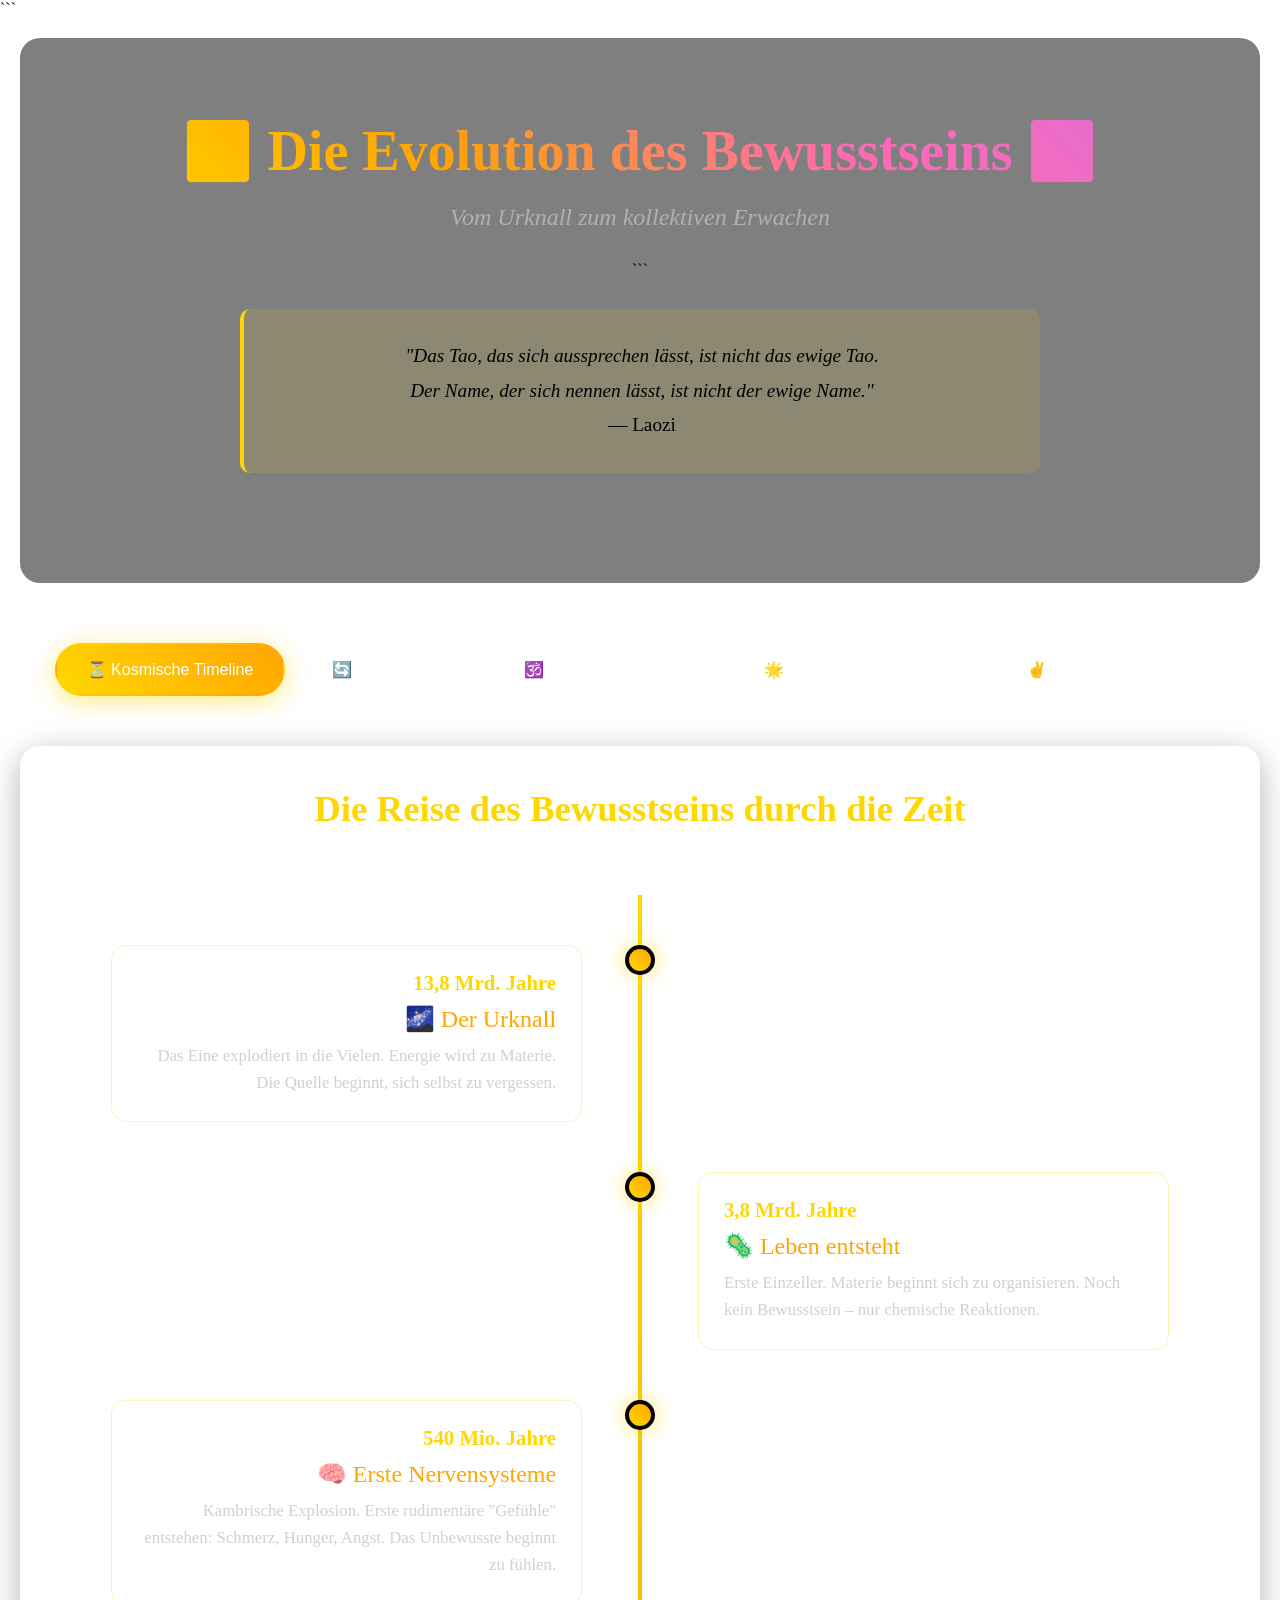
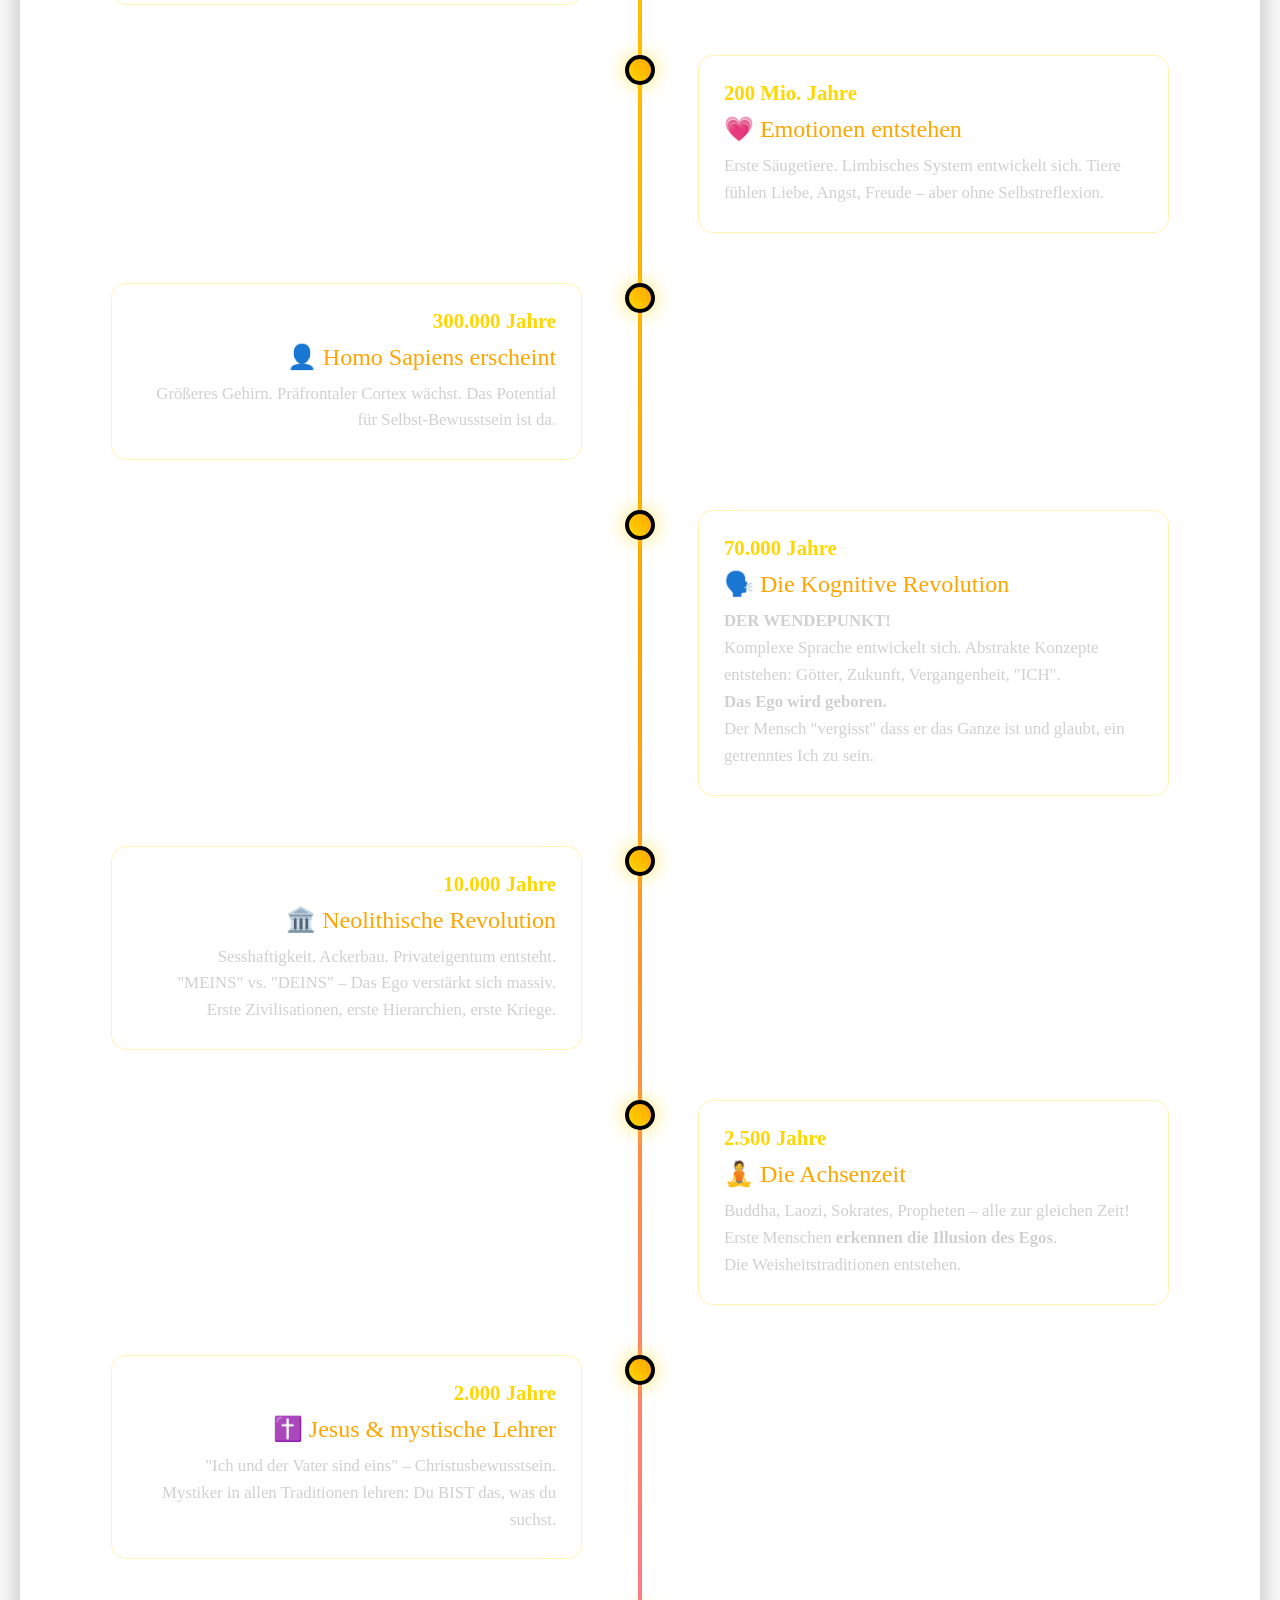
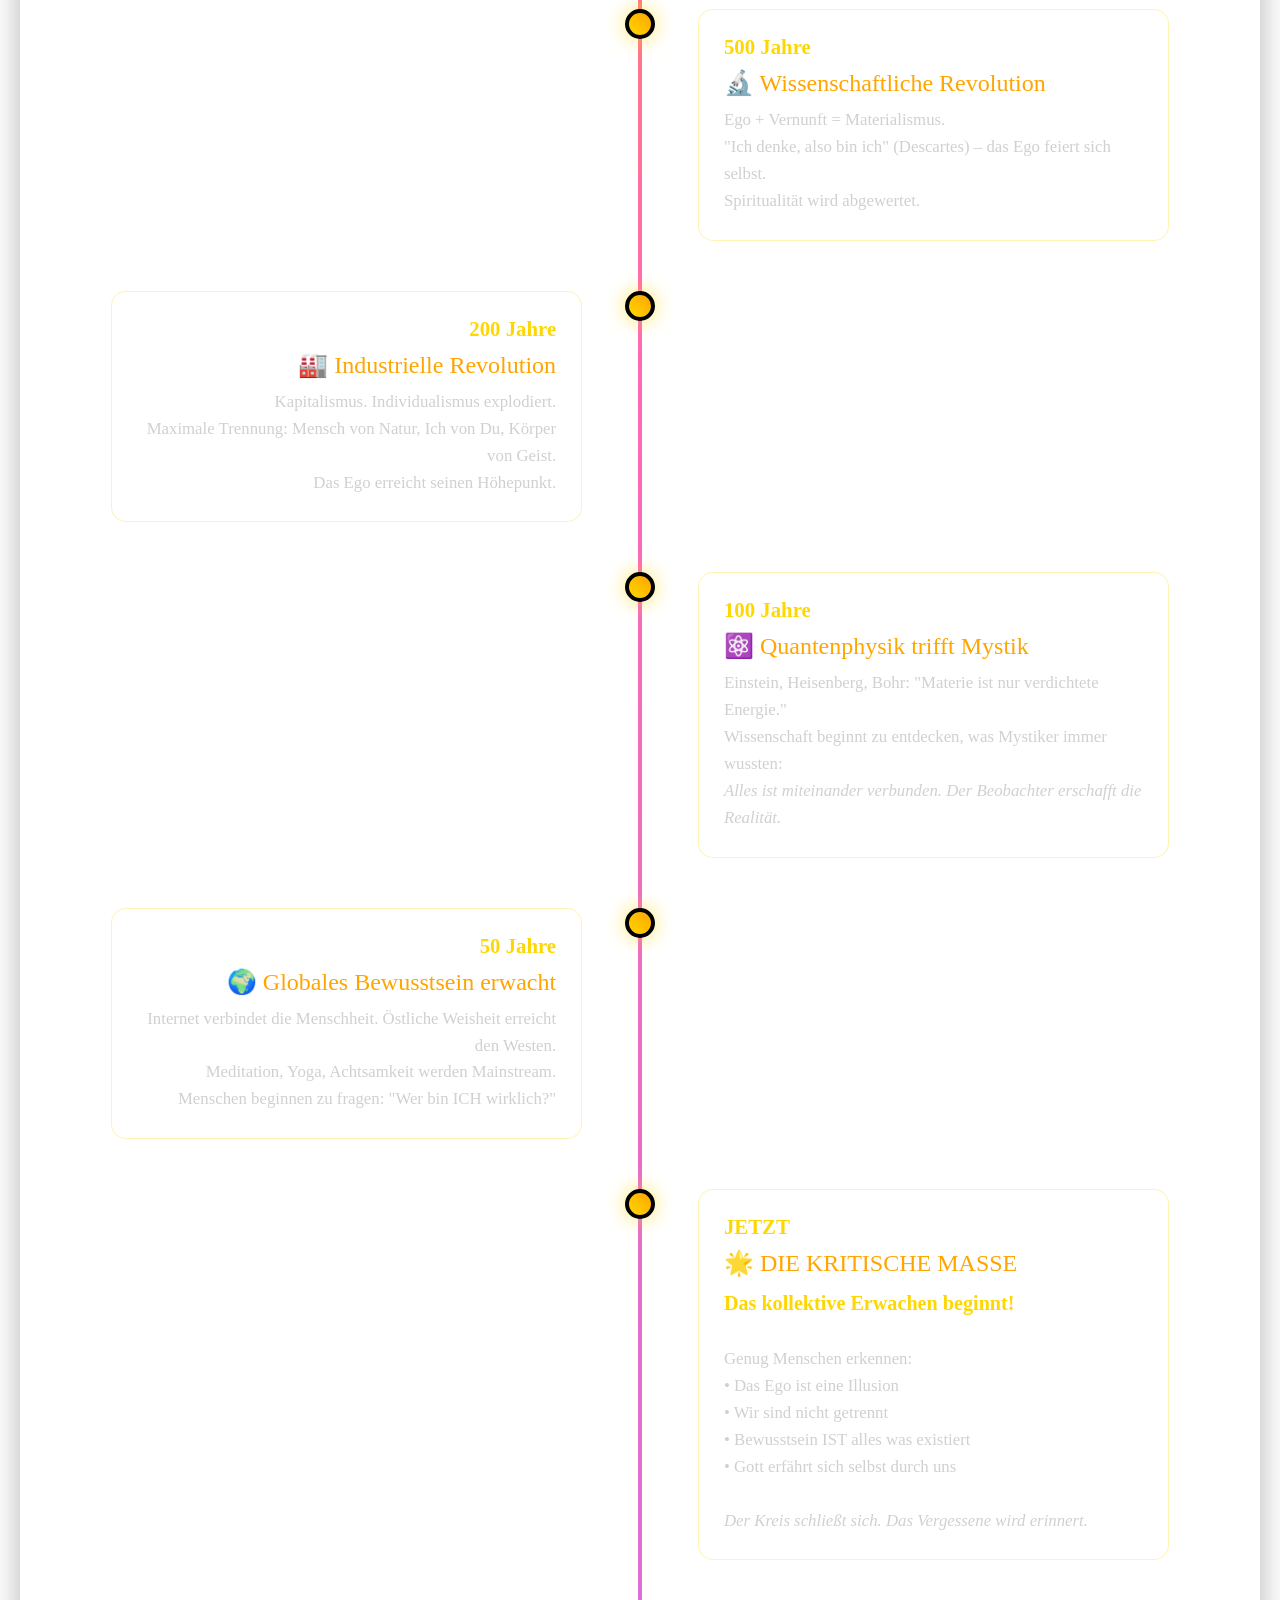
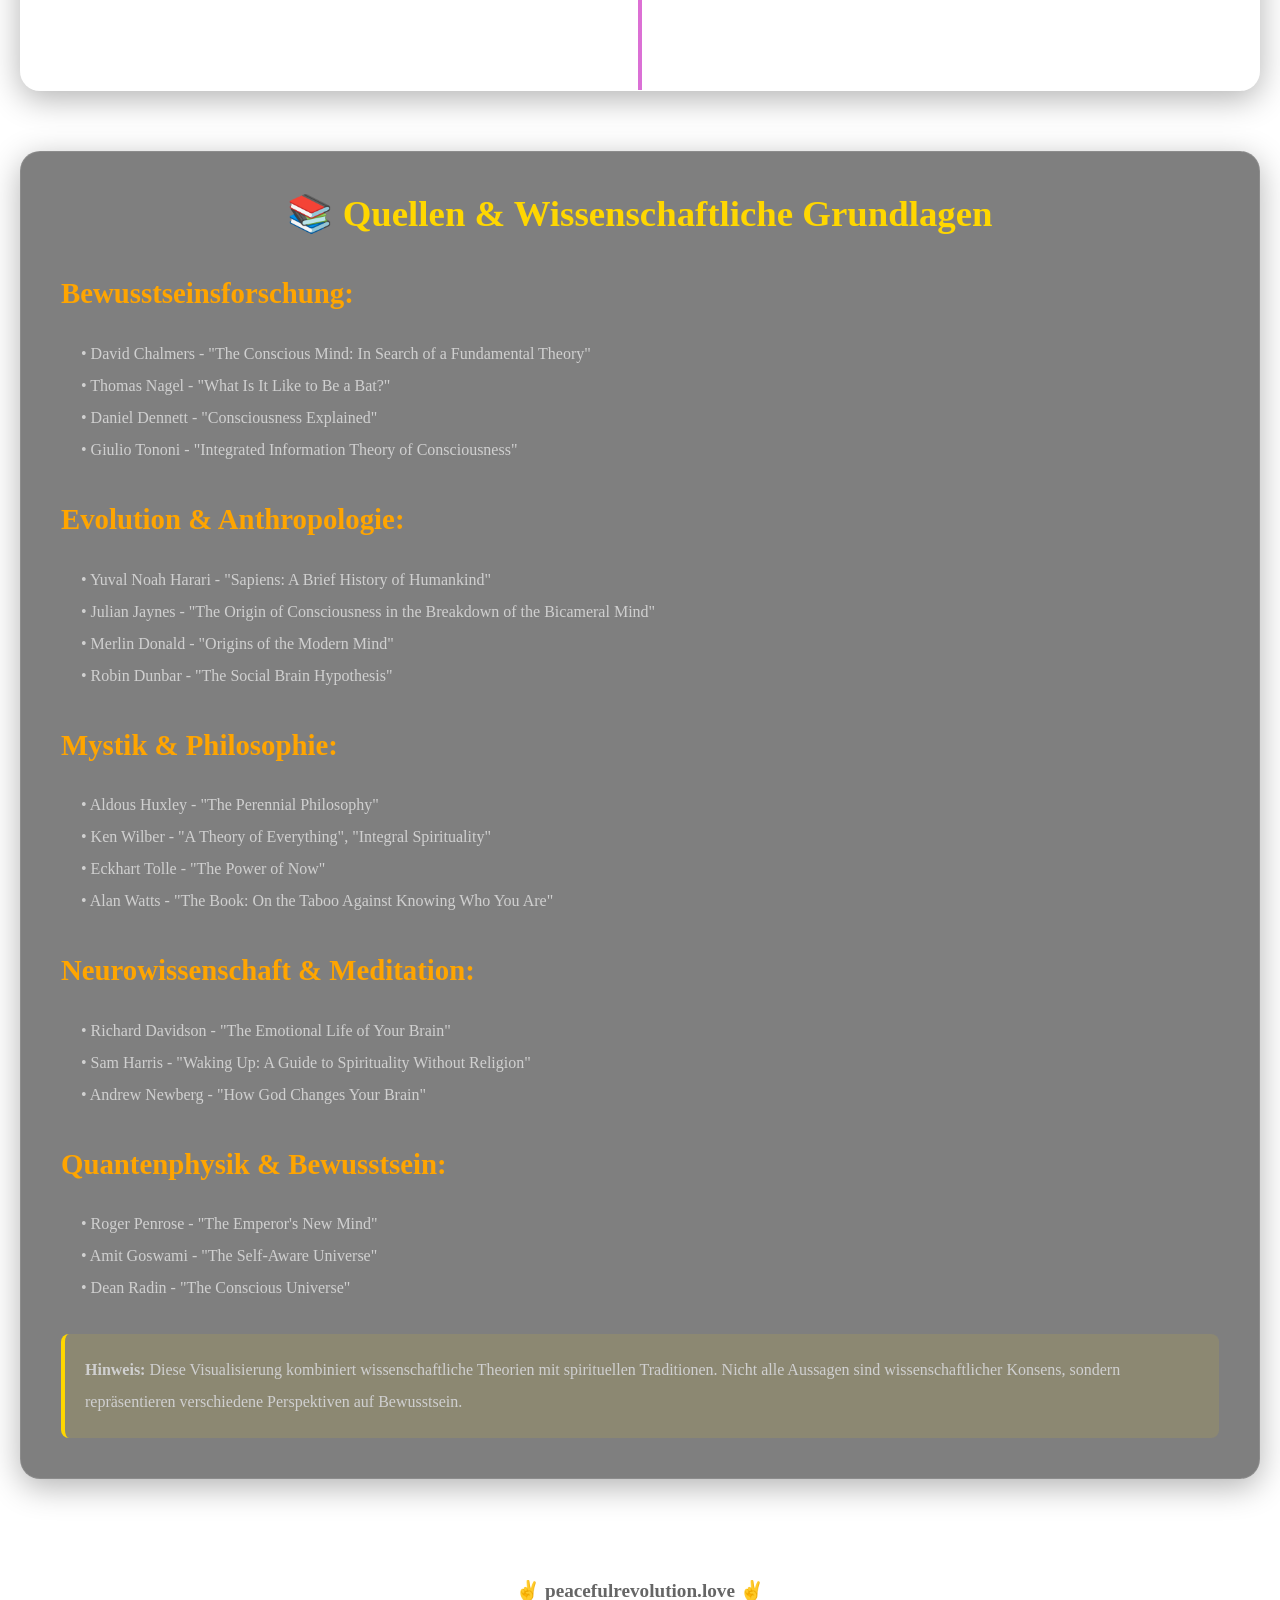
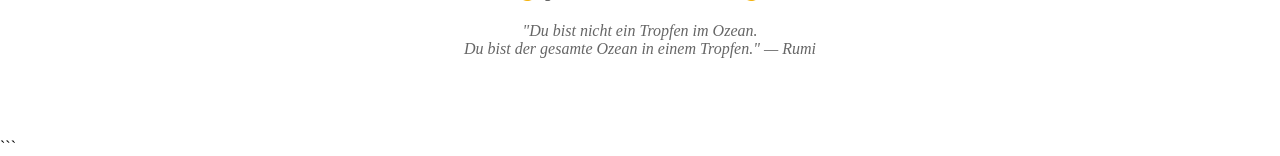
==== commit e38894ce: "Update evolution-des-bewusstseins.html" ====
--- a/evolution-des-bewusstseins.html
+++ b/evolution-des-bewusstseins.html
@@ -4,377 +4,1471 @@
 <head>
     <meta charset="UTF-8">
     <meta name="viewport" content="width=device-width, initial-scale=1.0">
-    <title>Evolution des Bewusstseins - Peaceful Revolution</title>
-    <link rel="preconnect" href="https://fonts.googleapis.com">
-    <link rel="preconnect" href="https://fonts.gstatic.com" crossorigin>
-    <link href="https://fonts.googleapis.com/css2?family=Poppins:wght@300;400;600;700&family=Inter:wght@300;400;500;600&display=swap" rel="stylesheet">
-    <link rel="stylesheet" href="assets/styles/main.css">
+    <title>Die Evolution des Bewusstseins - Peaceful Revolution</title>
+    <style>
+        * {
+            margin: 0;
+            padding: 0;
+            box-sizing: border-box;
+        }
+
+```
+    body {
+        font-family: 'Segoe UI', Tahoma, Geneva, Verdana, sans-serif;
+        background: linear-gradient(135deg, #000000, #1a0033, #330066, #1a0033, #000000);
+        background-size: 400% 400%;
+        animation: gradientShift 15s ease infinite;
+        color: #fff;
+        line-height: 1.6;
+        overflow-x: hidden;
+    }
+    
+    @keyframes gradientShift {
+        0%, 100% { background-position: 0% 50%; }
+        50% { background-position: 100% 50%; }
+    }
+    
+    .container {
+        max-width: 1400px;
+        margin: 0 auto;
+        padding: 20px;
+    }
+    
+    header {
+        text-align: center;
+        padding: 80px 20px;
+        background: rgba(0,0,0,0.5);
+        margin-bottom: 60px;
+        border-radius: 20px;
+        backdrop-filter: blur(10px);
+    }
+    
+    h1 {
+        font-size: 3.5em;
+        margin-bottom: 20px;
+        background: linear-gradient(45deg, #FFD700, #FFA500, #FF69B4, #DA70D6);
+        -webkit-background-clip: text;
+        -webkit-text-fill-color: transparent;
+        background-clip: text;
+        animation: shimmer 3s ease-in-out infinite;
+    }
+    
+    @keyframes shimmer {
+        0%, 100% { filter: brightness(1); }
+        50% { filter: brightness(1.3); }
+    }
+    
+    .subtitle {
+        font-size: 1.5em;
+        color: #b0b0b0;
+        margin-bottom: 30px;
+        font-style: italic;
+    }
+    
+    .quote-intro {
+        max-width: 800px;
+        margin: 30px auto;
+        padding: 30px;
+        background: rgba(255,215,0,0.1);
+        border-left: 4px solid #FFD700;
+        border-radius: 10px;
+        font-size: 1.2em;
+        line-height: 1.8;
+    }
+    
+    .nav-tabs {
+        display: flex;
+        justify-content: center;
+        gap: 15px;
+        margin-bottom: 50px;
+        flex-wrap: wrap;
+    }
+    
+    .tab-btn {
+        padding: 15px 30px;
+        background: rgba(255,255,255,0.1);
+        border: 2px solid rgba(255,255,255,0.2);
+        color: white;
+        cursor: pointer;
+        border-radius: 30px;
+        font-size: 1em;
+        transition: all 0.3s;
+        backdrop-filter: blur(5px);
+    }
+    
+    .tab-btn:hover {
+        background: rgba(255,255,255,0.2);
+        transform: translateY(-3px);
+        box-shadow: 0 5px 20px rgba(255,215,0,0.3);
+    }
+    
+    .tab-btn.active {
+        background: linear-gradient(45deg, #FFD700, #FFA500);
+        border-color: transparent;
+        box-shadow: 0 5px 25px rgba(255,215,0,0.5);
+    }
+    
+    .tab-content {
+        display: none;
+    }
+    
+    .tab-content.active {
+        display: block;
+        animation: fadeIn 0.6s;
+    }
+    
+    @keyframes fadeIn {
+        from { opacity: 0; transform: translateY(30px); }
+        to { opacity: 1; transform: translateY(0); }
+    }
+    
+    .card {
+        background: rgba(255,255,255,0.05);
+        border-radius: 20px;
+        padding: 40px;
+        margin-bottom: 40px;
+        backdrop-filter: blur(10px);
+        border: 1px solid rgba(255,255,255,0.1);
+        box-shadow: 0 8px 32px rgba(0,0,0,0.3);
+    }
+    
+    .card h2 {
+        color: #FFD700;
+        margin-bottom: 25px;
+        font-size: 2.3em;
+        text-align: center;
+    }
+    
+    .card h3 {
+        color: #FFA500;
+        margin-top: 30px;
+        margin-bottom: 15px;
+        font-size: 1.8em;
+    }
+    
+    /* Timeline Styles */
+    .timeline {
+        position: relative;
+        padding: 40px 0;
+    }
+    
+    .timeline::before {
+        content: '';
+        position: absolute;
+        left: 50%;
+        transform: translateX(-50%);
+        width: 4px;
+        height: 100%;
+        background: linear-gradient(180deg, #FFD700, #FFA500, #FF69B4, #DA70D6);
+    }
+    
+    .timeline-item {
+        position: relative;
+        margin: 50px 0;
+        padding: 0 50px;
+    }
+    
+    .timeline-item:nth-child(odd) {
+        text-align: right;
+        padding-right: 55%;
+    }
+    
+    .timeline-item:nth-child(even) {
+        text-align: left;
+        padding-left: 55%;
+    }
+    
+    .timeline-dot {
+        position: absolute;
+        left: 50%;
+        transform: translateX(-50%);
+        width: 30px;
+        height: 30px;
+        border-radius: 50%;
+        background: linear-gradient(45deg, #FFD700, #FFA500);
+        border: 4px solid #000;
+        box-shadow: 0 0 20px rgba(255,215,0,0.6);
+        z-index: 10;
+    }
+    
+    .timeline-content {
+        background: rgba(255,255,255,0.08);
+        padding: 25px;
+        border-radius: 15px;
+        border: 1px solid rgba(255,215,0,0.3);
+        transition: all 0.3s;
+    }
+    
+    .timeline-content:hover {
+        background: rgba(255,255,255,0.12);
+        transform: scale(1.02);
+        box-shadow: 0 5px 25px rgba(255,215,0,0.3);
+    }
+    
+    .timeline-date {
+        font-size: 1.3em;
+        color: #FFD700;
+        font-weight: bold;
+        margin-bottom: 10px;
+    }
+    
+    .timeline-title {
+        font-size: 1.5em;
+        color: #FFA500;
+        margin-bottom: 10px;
+    }
+    
+    .timeline-desc {
+        color: #d0d0d0;
+        font-size: 1.05em;
+        line-height: 1.6;
+    }
+    
+    /* Three Stages */
+    .three-stages {
+        display: grid;
+        grid-template-columns: repeat(auto-fit, minmax(300px, 1fr));
+        gap: 30px;
+        margin: 40px 0;
+    }
+    
+    .stage {
+        background: rgba(255,255,255,0.05);
+        padding: 35px;
+        border-radius: 20px;
+        text-align: center;
+        border: 2px solid transparent;
+        transition: all 0.4s;
+        position: relative;
+        overflow: hidden;
+    }
+    
+    .stage::before {
+        content: '';
+        position: absolute;
+        top: -50%;
+        left: -50%;
+        width: 200%;
+        height: 200%;
+        background: radial-gradient(circle, rgba(255,215,0,0.1) 0%, transparent 70%);
+        opacity: 0;
+        transition: opacity 0.4s;
+    }
+    
+    .stage:hover::before {
+        opacity: 1;
+    }
+    
+    .stage.stage-1 {
+        border-color: #4CAF50;
+    }
+    
+    .stage.stage-2 {
+        border-color: #FF6B6B;
+    }
+    
+    .stage.stage-3 {
+        border-color: #FFD700;
+    }
+    
+    .stage:hover {
+        transform: translateY(-10px);
+        box-shadow: 0 15px 40px rgba(255,215,0,0.3);
+    }
+    
+    .stage-icon {
+        font-size: 4em;
+        margin-bottom: 20px;
+    }
+    
+    .stage-title {
+        font-size: 1.8em;
+        margin-bottom: 15px;
+        font-weight: bold;
+    }
+    
+    .stage-1 .stage-title { color: #4CAF50; }
+    .stage-2 .stage-title { color: #FF6B6B; }
+    .stage-3 .stage-title { color: #FFD700; }
+    
+    .stage-desc {
+        color: #b0b0b0;
+        font-size: 1.05em;
+        line-height: 1.7;
+    }
+    
+    /* Mystical Traditions */
+    .tradition-grid {
+        display: grid;
+        grid-template-columns: repeat(auto-fit, minmax(280px, 1fr));
+        gap: 25px;
+        margin: 30px 0;
+    }
+    
+    .tradition {
+        background: rgba(255,255,255,0.06);
+        padding: 30px;
+        border-radius: 15px;
+        border-left: 5px solid;
+        transition: all 0.3s;
+    }
+    
+    .tradition:hover {
+        background: rgba(255,255,255,0.1);
+        transform: translateX(5px);
+    }
+    
+    .tradition-name {
+        font-size: 1.4em;
+        font-weight: bold;
+        margin-bottom: 15px;
+    }
+    
+    .tradition-quote {
+        font-style: italic;
+        color: #d0d0d0;
+        margin-bottom: 15px;
+        line-height: 1.7;
+        border-left: 3px solid rgba(255,215,0,0.5);
+        padding-left: 15px;
+    }
+    
+    .tradition-explanation {
+        color: #a0a0a0;
+        font-size: 0.95em;
+    }
+    
+    .tradition:nth-child(1) { border-left-color: #FF6B35; }
+    .tradition:nth-child(1) .tradition-name { color: #FF6B35; }
+    
+    .tradition:nth-child(2) { border-left-color: #4ECDC4; }
+    .tradition:nth-child(2) .tradition-name { color: #4ECDC4; }
+    
+    .tradition:nth-child(3) { border-left-color: #FFD700; }
+    .tradition:nth-child(3) .tradition-name { color: #FFD700; }
+    
+    .tradition:nth-child(4) { border-left-color: #95E1D3; }
+    .tradition:nth-child(4) .tradition-name { color: #95E1D3; }
+    
+    .tradition:nth-child(5) { border-left-color: #F38181; }
+    .tradition:nth-child(5) .tradition-name { color: #F38181; }
+    
+    .tradition:nth-child(6) { border-left-color: #AA96DA; }
+    .tradition:nth-child(6) .tradition-name { color: #AA96DA; }
+    
+    /* Awakening Signs */
+    .sign-grid {
+        display: grid;
+        grid-template-columns: repeat(auto-fit, minmax(250px, 1fr));
+        gap: 20px;
+        margin: 30px 0;
+    }
+    
+    .sign-card {
+        background: rgba(255,215,0,0.1);
+        padding: 25px;
+        border-radius: 12px;
+        border: 1px solid rgba(255,215,0,0.3);
+        text-align: center;
+        transition: all 0.3s;
+    }
+    
+    .sign-card:hover {
+        background: rgba(255,215,0,0.15);
+        transform: scale(1.05);
+    }
+    
+    .sign-icon {
+        font-size: 3em;
+        margin-bottom: 15px;
+    }
+    
+    .sign-title {
+        font-size: 1.2em;
+        color: #FFD700;
+        margin-bottom: 10px;
+        font-weight: bold;
+    }
+    
+    .sign-desc {
+        color: #c0c0c0;
+        font-size: 0.95em;
+    }
+    
+    /* The Cycle */
+    .cycle-container {
+        position: relative;
+        max-width: 800px;
+        margin: 50px auto;
+        padding: 40px;
+    }
+    
+    .cycle-circle {
+        width: 100%;
+        aspect-ratio: 1;
+        border-radius: 50%;
+        border: 4px solid rgba(255,215,0,0.3);
+        position: relative;
+        display: flex;
+        align-items: center;
+        justify-content: center;
+        background: radial-gradient(circle, rgba(255,215,0,0.05) 0%, transparent 70%);
+    }
+    
+    .cycle-center {
+        text-align: center;
+        z-index: 10;
+    }
+    
+    .cycle-center-text {
+        font-size: 2em;
+        color: #FFD700;
+        font-weight: bold;
+    }
+    
+    .cycle-point {
+        position: absolute;
+        width: 150px;
+        text-align: center;
+        padding: 15px;
+        background: rgba(0,0,0,0.7);
+        border-radius: 10px;
+        border: 2px solid #FFD700;
+    }
+    
+    .cycle-point-title {
+        color: #FFD700;
+        font-weight: bold;
+        margin-bottom: 5px;
+    }
+    
+    .cycle-point-1 { top: -10px; left: 50%; transform: translateX(-50%); }
+    .cycle-point-2 { top: 50%; right: -80px; transform: translateY(-50%); }
+    .cycle-point-3 { bottom: -10px; left: 50%; transform: translateX(-50%); }
+    .cycle-point-4 { top: 50%; left: -80px; transform: translateY(-50%); }
+    
+    /* Interactive Name Selector */
+    .name-selector {
+        background: rgba(255,215,0,0.1);
+        padding: 40px;
+        border-radius: 20px;
+        margin: 40px 0;
+        border: 2px solid rgba(255,215,0,0.3);
+    }
+    
+    .name-selector h3 {
+        text-align: center;
+        color: #FFD700;
+        margin-bottom: 30px;
+        font-size: 2em;
+    }
+    
+    .name-options {
+        display: flex;
+        flex-wrap: wrap;
+        gap: 15px;
+        justify-content: center;
+        margin-bottom: 30px;
+    }
+    
+    .name-option {
+        padding: 15px 30px;
+        background: rgba(255,255,255,0.1);
+        border: 2px solid rgba(255,215,0,0.5);
+        border-radius: 25px;
+        cursor: pointer;
+        transition: all 0.3s;
+        font-size: 1.1em;
+    }
+    
+    .name-option:hover {
+        background: rgba(255,215,0,0.2);
+        transform: scale(1.05);
+    }
+    
+    .name-option.selected {
+        background: linear-gradient(45deg, #FFD700, #FFA500);
+        border-color: transparent;
+        color: #000;
+        font-weight: bold;
+    }
+    
+    .selected-name-display {
+        text-align: center;
+        font-size: 1.8em;
+        color: #FFD700;
+        margin-top: 20px;
+        min-height: 60px;
+    }
+    
+    /* Highlight Box */
+    .highlight-box {
+        background: rgba(255,215,0,0.15);
+        border: 2px solid #FFD700;
+        border-radius: 15px;
+        padding: 30px;
+        margin: 30px 0;
+        text-align: center;
+    }
+    
+    .highlight-number {
+        font-size: 4em;
+        color: #FFD700;
+        font-weight: bold;
+        text-shadow: 0 0 20px rgba(255,215,0,0.5);
+    }
+    
+    .highlight-text {
+        font-size: 1.3em;
+        color: #fff;
+        margin-top: 15px;
+        line-height: 1.7;
+    }
+    
+    /* Peaceful Revolution */
+    .pr-section {
+        background: linear-gradient(135deg, rgba(255,215,0,0.1), rgba(255,105,180,0.1));
+        padding: 50px;
+        border-radius: 25px;
+        margin: 50px 0;
+        border: 3px solid rgba(255,215,0,0.5);
+        text-align: center;
+    }
+    
+    .pr-logo {
+        font-size: 3.5em;
+        margin-bottom: 20px;
+    }
+    
+    .pr-title {
+        font-size: 2.5em;
+        color: #FFD700;
+        margin-bottom: 20px;
+        font-weight: bold;
+    }
+    
+    .pr-description {
+        font-size: 1.3em;
+        color: #d0d0d0;
+        max-width: 900px;
+        margin: 0 auto 30px;
+        line-height: 1.8;
+    }
+    
+    .pr-mission {
+        display: grid;
+        grid-template-columns: repeat(auto-fit, minmax(250px, 1fr));
+        gap: 25px;
+        margin-top: 40px;
+    }
+    
+    .pr-mission-item {
+        background: rgba(0,0,0,0.3);
+        padding: 25px;
+        border-radius: 15px;
+        border: 1px solid rgba(255,215,0,0.3);
+    }
+    
+    .pr-mission-icon {
+        font-size: 2.5em;
+        margin-bottom: 15px;
+    }
+    
+    .pr-mission-text {
+        font-size: 1.1em;
+        color: #d0d0d0;
+    }
+    
+    @media (max-width: 768px) {
+        h1 {
+            font-size: 2em;
+        }
+        
+        .timeline::before {
+            left: 30px;
+        }
+        
+        .timeline-item:nth-child(odd),
+        .timeline-item:nth-child(even) {
+            text-align: left;
+            padding-left: 70px;
+            padding-right: 20px;
+        }
+        
+        .timeline-dot {
+            left: 30px;
+        }
+        
+        .cycle-point-1, .cycle-point-2, 
+        .cycle-point-3, .cycle-point-4 {
+            position: static;
+            transform: none;
+            margin: 15px 0;
+        }
+    }
+</style>
+```
+
 </head>
 <body>
-    <div id="header"></div>
+    <div class="container">
+        <header>
+            <h1>🌌 Die Evolution des Bewusstseins 🌌</h1>
+            <p class="subtitle">Vom Urknall zum kollektiven Erwachen</p>
 
 ```
-<main class="container" style="padding-top: 60px;">
-    <div style="text-align: center; margin-bottom: 60px;">
-        <h1 style="font-size: 3.5em; margin-bottom: 20px; color: var(--primary-black);">
-            🌌 Evolution des Bewusstseins
-        </h1>
-        <p style="font-size: 1.3em; color: var(--text-secondary); max-width: 800px; margin: 0 auto;">
-            Vom Urknall bis heute – die Reise des Bewusstseins vom Unbewussten zur Einheit
+        <div class="quote-intro">
+            <em>"Das Tao, das sich aussprechen lässt, ist nicht das ewige Tao.<br>
+            Der Name, der sich nennen lässt, ist nicht der ewige Name."</em><br>
+            — Laozi
+        </div>
+    </header>
+    
+    <div class="nav-tabs">
+        <button class="tab-btn active" onclick="switchTab('timeline')">⏳ Kosmische Timeline</button>
+        <button class="tab-btn" onclick="switchTab('stages')">🔄 Die 3 Stufen</button>
+        <button class="tab-btn" onclick="switchTab('traditions')">🕉️ Mystische Weisheit</button>
+        <button class="tab-btn" onclick="switchTab('now')">🌟 JETZT: Das Erwachen</button>
+        <button class="tab-btn" onclick="switchTab('revolution')">✌️ Peaceful Revolution</button>
+    </div>
+    
+    <!-- TAB 1: Timeline -->
+    <div id="timeline" class="tab-content active">
+        <div class="card">
+            <h2>Die Reise des Bewusstseins durch die Zeit</h2>
+            
+            <div class="timeline">
+                <div class="timeline-item">
+                    <div class="timeline-dot"></div>
+                    <div class="timeline-content">
+                        <div class="timeline-date">13,8 Mrd. Jahre</div>
+                        <div class="timeline-title">🌌 Der Urknall</div>
+                        <div class="timeline-desc">
+                            Das Eine explodiert in die Vielen. Energie wird zu Materie.
+                            Die Quelle beginnt, sich selbst zu vergessen.
+                        </div>
+                    </div>
+                </div>
+                
+                <div class="timeline-item">
+                    <div class="timeline-dot"></div>
+                    <div class="timeline-content">
+                        <div class="timeline-date">3,8 Mrd. Jahre</div>
+                        <div class="timeline-title">🦠 Leben entsteht</div>
+                        <div class="timeline-desc">
+                            Erste Einzeller. Materie beginnt sich zu organisieren.
+                            Noch kein Bewusstsein – nur chemische Reaktionen.
+                        </div>
+                    </div>
+                </div>
+                
+                <div class="timeline-item">
+                    <div class="timeline-dot"></div>
+                    <div class="timeline-content">
+                        <div class="timeline-date">540 Mio. Jahre</div>
+                        <div class="timeline-title">🧠 Erste Nervensysteme</div>
+                        <div class="timeline-desc">
+                            Kambrische Explosion. Erste rudimentäre "Gefühle" entstehen:
+                            Schmerz, Hunger, Angst. Das Unbewusste beginnt zu fühlen.
+                        </div>
+                    </div>
+                </div>
+                
+                <div class="timeline-item">
+                    <div class="timeline-dot"></div>
+                    <div class="timeline-content">
+                        <div class="timeline-date">200 Mio. Jahre</div>
+                        <div class="timeline-title">💗 Emotionen entstehen</div>
+                        <div class="timeline-desc">
+                            Erste Säugetiere. Limbisches System entwickelt sich.
+                            Tiere fühlen Liebe, Angst, Freude – aber ohne Selbstreflexion.
+                        </div>
+                    </div>
+                </div>
+                
+                <div class="timeline-item">
+                    <div class="timeline-dot"></div>
+                    <div class="timeline-content">
+                        <div class="timeline-date">300.000 Jahre</div>
+                        <div class="timeline-title">👤 Homo Sapiens erscheint</div>
+                        <div class="timeline-desc">
+                            Größeres Gehirn. Präfrontaler Cortex wächst.
+                            Das Potential für Selbst-Bewusstsein ist da.
+                        </div>
+                    </div>
+                </div>
+                
+                <div class="timeline-item">
+                    <div class="timeline-dot"></div>
+                    <div class="timeline-content">
+                        <div class="timeline-date">70.000 Jahre</div>
+                        <div class="timeline-title">🗣️ Die Kognitive Revolution</div>
+                        <div class="timeline-desc">
+                            <strong>DER WENDEPUNKT!</strong><br>
+                            Komplexe Sprache entwickelt sich. Abstrakte Konzepte entstehen:
+                            Götter, Zukunft, Vergangenheit, "ICH".<br>
+                            <strong>Das Ego wird geboren.</strong><br>
+                            Der Mensch "vergisst" dass er das Ganze ist und glaubt, ein getrenntes Ich zu sein.
+                        </div>
+                    </div>
+                </div>
+                
+                <div class="timeline-item">
+                    <div class="timeline-dot"></div>
+                    <div class="timeline-content">
+                        <div class="timeline-date">10.000 Jahre</div>
+                        <div class="timeline-title">🏛️ Neolithische Revolution</div>
+                        <div class="timeline-desc">
+                            Sesshaftigkeit. Ackerbau. Privateigentum entsteht.<br>
+                            "MEINS" vs. "DEINS" – Das Ego verstärkt sich massiv.<br>
+                            Erste Zivilisationen, erste Hierarchien, erste Kriege.
+                        </div>
+                    </div>
+                </div>
+                
+                <div class="timeline-item">
+                    <div class="timeline-dot"></div>
+                    <div class="timeline-content">
+                        <div class="timeline-date">2.500 Jahre</div>
+                        <div class="timeline-title">🧘 Die Achsenzeit</div>
+                        <div class="timeline-desc">
+                            Buddha, Laozi, Sokrates, Propheten – alle zur gleichen Zeit!<br>
+                            Erste Menschen <strong>erkennen die Illusion des Egos</strong>.<br>
+                            Die Weisheitstraditionen entstehen.
+                        </div>
+                    </div>
+                </div>
+                
+                <div class="timeline-item">
+                    <div class="timeline-dot"></div>
+                    <div class="timeline-content">
+                        <div class="timeline-date">2.000 Jahre</div>
+                        <div class="timeline-title">✝️ Jesus & mystische Lehrer</div>
+                        <div class="timeline-desc">
+                            "Ich und der Vater sind eins" – Christusbewusstsein.<br>
+                            Mystiker in allen Traditionen lehren: Du BIST das, was du suchst.
+                        </div>
+                    </div>
+                </div>
+                
+                <div class="timeline-item">
+                    <div class="timeline-dot"></div>
+                    <div class="timeline-content">
+                        <div class="timeline-date">500 Jahre</div>
+                        <div class="timeline-title">🔬 Wissenschaftliche Revolution</div>
+                        <div class="timeline-desc">
+                            Ego + Vernunft = Materialismus.<br>
+                            "Ich denke, also bin ich" (Descartes) – das Ego feiert sich selbst.<br>
+                            Spiritualität wird abgewertet.
+                        </div>
+                    </div>
+                </div>
+                
+                <div class="timeline-item">
+                    <div class="timeline-dot"></div>
+                    <div class="timeline-content">
+                        <div class="timeline-date">200 Jahre</div>
+                        <div class="timeline-title">🏭 Industrielle Revolution</div>
+                        <div class="timeline-desc">
+                            Kapitalismus. Individualismus explodiert.<br>
+                            Maximale Trennung: Mensch von Natur, Ich von Du, Körper von Geist.<br>
+                            Das Ego erreicht seinen Höhepunkt.
+                        </div>
+                    </div>
+                </div>
+                
+                <div class="timeline-item">
+                    <div class="timeline-dot"></div>
+                    <div class="timeline-content">
+                        <div class="timeline-date">100 Jahre</div>
+                        <div class="timeline-title">⚛️ Quantenphysik trifft Mystik</div>
+                        <div class="timeline-desc">
+                            Einstein, Heisenberg, Bohr: "Materie ist nur verdichtete Energie."<br>
+                            Wissenschaft beginnt zu entdecken, was Mystiker immer wussten:<br>
+                            <em>Alles ist miteinander verbunden. Der Beobachter erschafft die Realität.</em>
+                        </div>
+                    </div>
+                </div>
+                
+                <div class="timeline-item">
+                    <div class="timeline-dot"></div>
+                    <div class="timeline-content">
+                        <div class="timeline-date">50 Jahre</div>
+                        <div class="timeline-title">🌍 Globales Bewusstsein erwacht</div>
+                        <div class="timeline-desc">
+                            Internet verbindet die Menschheit. Östliche Weisheit erreicht den Westen.<br>
+                            Meditation, Yoga, Achtsamkeit werden Mainstream.<br>
+                            Menschen beginnen zu fragen: "Wer bin ICH wirklich?"
+                        </div>
+                    </div>
+                </div>
+                
+                <div class="timeline-item">
+                    <div class="timeline-dot"></div>
+                    <div class="timeline-content">
+                        <div class="timeline-date">JETZT</div>
+                        <div class="timeline-title">🌟 DIE KRITISCHE MASSE</div>
+                        <div class="timeline-desc">
+                            <strong style="color: #FFD700; font-size: 1.2em;">
+                            Das kollektive Erwachen beginnt!
+                            </strong><br><br>
+                            Genug Menschen erkennen:<br>
+                            • Das Ego ist eine Illusion<br>
+                            • Wir sind nicht getrennt<br>
+                            • Bewusstsein IST alles was existiert<br>
+                            • Gott erfährt sich selbst durch uns<br><br>
+                            <em>Der Kreis schließt sich. Das Vergessene wird erinnert.</em>
+                        </div>
+                    </div>
+                </div>
+            </div>
+        </div>
+    </div>
+    
+    <!-- TAB 2: Die 3 Stufen -->
+    <div id="stages" class="tab-content">
+        <div class="card">
+            <h2>Der Zyklus des Bewusstseins</h2>
+            <p style="text-align: center; font-size: 1.2em; color: #b0b0b0; margin-bottom: 40px;">
+                Die Reise von unbewusster Einheit über bewusste Trennung zur bewussten Einheit
+            </p>
+            
+            <div class="three-stages">
+                <div class="stage stage-1">
+                    <div class="stage-icon">🌱</div>
+                    <div class="stage-title">Stufe 1: Unbewusste Einheit</div>
+                    <div class="stage-desc">
+                        <strong>Wer:</strong> Stein, Pflanze, Tier<br><br>
+                        <strong>Zustand:</strong><br>
+                        • IST eins mit allem<br>
+                        • Lebt im JETZT<br>
+                        • Kein Ego, keine Trennung<br>
+                        • Kein Leiden (keine Gedanken)<br><br>
+                        <strong>ABER:</strong> Weiß es nicht!<br>
+                        Keine Selbstreflexion.
+                    </div>
+                </div>
+                
+                <div class="stage stage-2">
+                    <div class="stage-icon">👤</div>
+                    <div class="stage-title">Stufe 2: Bewusste Trennung</div>
+                    <div class="stage-desc">
+                        <strong>Wer:</strong> Der Mensch (Ego)<br><br>
+                        <strong>Zustand:</strong><br>
+                        • Fühlt sich getrennt<br>
+                        • Lebt in Vergangenheit/Zukunft<br>
+                        • "ICH" vs. "DU" vs. "WELT"<br>
+                        • Leiden durch Illusion der Trennung<br><br>
+                        <strong>ABER:</strong> Notwendig!<br>
+                        Nur durch Trennung kann Einheit ERFAHREN werden.
+                    </div>
+                </div>
+                
+                <div class="stage stage-3">
+                    <div class="stage-icon">🌟</div>
+                    <div class="stage-title">Stufe 3: Bewusste Einheit</div>
+                    <div class="stage-desc">
+                        <strong>Wer:</strong> Der Erwachte (Christusbewusstsein, Buddha-Natur)<br><br>
+                        <strong>Zustand:</strong><br>
+                        • WEISS dass alles eins ist<br>
+                        • Lebt in der Welt, aber nicht von der Welt<br>
+                        • Ego wird zum Werkzeug, nicht zum Meister<br>
+                        • Leiden endet, Liebe bleibt<br><br>
+                        <strong>DAS ZIEL:</strong><br>
+                        Gott erfährt sich selbst bewusst!
+                    </div>
+                </div>
+            </div>
+        </div>
+        
+        <div class="card">
+            <h2>Der ewige Kreislauf</h2>
+            
+            <div class="cycle-container">
+                <div class="cycle-circle">
+                    <div class="cycle-center">
+                        <div class="cycle-center-text">DAS<br>EINE</div>
+                    </div>
+                    
+                    <div class="cycle-point cycle-point-1">
+                        <div class="cycle-point-title">1. Einheit</div>
+                        <div>Reines Sein</div>
+                    </div>
+                    
+                    <div class="cycle-point cycle-point-2">
+                        <div class="cycle-point-title">2. Vergessen</div>
+                        <div>Ego entsteht</div>
+                    </div>
+                    
+                    <div class="cycle-point cycle-point-3">
+                        <div class="cycle-point-title">3. Leiden</div>
+                        <div>Sehnsucht erwacht</div>
+                    </div>
+                    
+                    <div class="cycle-point cycle-point-4">
+                        <div class="cycle-point-title">4. Erinnern</div>
+                        <div>Erwachen</div>
+                    </div>
+                </div>
+            </div>
+            
+            <div class="highlight-box" style="margin-top: 50px;">
+                <p class="highlight-text">
+                    <strong>"Das Universum ist ein Kreislauf von Vergessen und Erinnern.<br>
+                    Du bist Gott, der gerade träumt, ein Mensch zu sein."</strong>
+                </p>
+            </div>
+        </div>
+    </div>
+    
+    <!-- TAB 3: Mystische Traditionen -->
+    <div id="traditions" class="tab-content">
+        <div class="card">
+            <h2>Alle Wege führen zum Einen</h2>
+            <p style="text-align: center; font-size: 1.2em; color: #b0b0b0; margin-bottom: 40px;">
+                Verschiedene Worte, dieselbe Wahrheit
+            </p>
+            
+            <div class="name-selector">
+                <h3>🌟 Wähle DEINEN Namen für das Unbeschreibbare 🌟</h3>
+                <p style="text-align: center; color: #b0b0b0; margin-bottom: 25px;">
+                    Alle zeigen auf dasselbe – welches Wort spricht zu dir?
+                </p>
+                
+                <div class="name-options">
+                    <div class="name-option" onclick="selectName('Gott')">Gott</div>
+                    <div class="name-option" onclick="selectName('Das Tao')">Das Tao</div>
+                    <div class="name-option" onclick="selectName('Brahman')">Brahman</div>
+                    <div class="name-option" onclick="selectName('Allah')">Allah</div>
+                    <div class="name-option" onclick="selectName('Bewusstsein')">Bewusstsein</div>
+                    <div class="name-option" onclick="selectName('Das Eine')">Das Eine</div>
+                    <div class="name-option" onclick="selectName('Die Quelle')">Die Quelle</div>
+                    <div class="name-option" onclick="selectName('Liebe')">Liebe</div>
+                    <div class="name-option" onclick="selectName('Das Sein')">Das Sein</div>
+                    <div class="name-option" onclick="selectName('Das Absolute')">Das Absolute</div>
+                </div>
+                
+                <div class="selected-name-display" id="selectedName">
+                    Klicke auf einen Namen...
+                </div>
+            </div>
+            
+            <div class="tradition-grid">
+                <div class="tradition">
+                    <div class="tradition-name">🕉️ Hinduismus (Advaita Vedanta)</div>
+                    <div class="tradition-quote">
+                        "Tat Tvam Asi" – Du bist DAS.<br><br>
+                        "Brahman ist die einzige Realität. Die Welt ist Illusion (Maya).
+                        Das individuelle Selbst (Atman) ist nicht getrennt von Brahman."
+                    </div>
+                    <div class="tradition-explanation">
+                        → Gott spielt Verstecken mit sich selbst durch unzählige Formen.
+                    </div>
+                </div>
+                
+                <div class="tradition">
+                    <div class="tradition-name">☪️ Sufismus (Islamische Mystik)</div>
+                    <div class="tradition-quote">
+                        "Ich war ein verborgener Schatz und wollte erkannt werden,
+                        also erschuf ich die Schöpfung, damit ich erkannt werde."<br>
+                        — Hadith Qudsi
+                    </div>
+                    <div class="tradition-explanation">
+                        → Das Universum ist Gottes Spiegel. Jeder Mensch ein Reflexionspunkt.
+                    </div>
+                </div>
+                
+                <div class="tradition">
+                    <div class="tradition-name">✡️ Kabbalah (Jüdische Mystik)</div>
+                    <div class="tradition-quote">
+                        "Ein Sof (das Unendliche) zieht sich zurück (Tzimtzum),
+                        um Raum für Schöpfung zu schaffen.<br>
+                        Durch Tikkun Olam (Weltheilung) kehrt alles zur Quelle zurück."
+                    </div>
+                    <div class="tradition-explanation">
+                        → Gott limitiert sich freiwillig, um Vielfalt zu ermöglichen.
+                    </div>
+                </div>
+                
+                <div class="tradition">
+                    <div class="tradition-name">✝️ Christliche Mystik</div>
+                    <div class="tradition-quote">
+                        "Ich und der Vater sind eins." — Jesus<br><br>
+                        "Das Auge, mit dem ich Gott sehe, ist dasselbe Auge,
+                        mit dem Gott mich sieht." — Meister Eckhart
+                    </div>
+                    <div class="tradition-explanation">
+                        → Christusbewusstsein = Erkenntnis der Einheit mit dem Göttlichen.
+                    </div>
+                </div>
+                
+                <div class="tradition">
+                    <div class="tradition-name">☸️ Buddhismus</div>
+                    <div class="tradition-quote">
+                        "Form ist Leere, Leere ist Form."<br>
+                        "Das Selbst ist eine Illusion (Anatta).<br>
+                        Erleuchtung = Erkenntnis der Nicht-Trennung (Nirvana)."
+                    </div>
+                    <div class="tradition-explanation">
+                        → Durch Auflösung des Ego-Selbst erkennst du: Es gab nie Trennung.
+                    </div>
+                </div>
+                
+                <div class="tradition">
+                    <div class="tradition-name">☯️ Taoismus</div>
+                    <div class="tradition-quote">
+                        "Das Tao, das sich aussprechen lässt, ist nicht das ewige Tao."<br><br>
+                        "Der Weise tut nichts (Wu Wei), und doch bleibt nichts ungetan.<br>
+                        Er ist eins mit dem Fluss des Lebens."
+                    </div>
+                    <div class="tradition-explanation">
+                        → Die höchste Wahrheit ist unbeschreibbar. Sei wie Wasser – formlos, doch alles durchdringend.
+                    </div>
+                </div>
+            </div>
+            
+            <div class="highlight-box" style="margin-top: 50px;">
+                <p class="highlight-text">
+                    <strong>Alle Religionen sind Finger, die auf den Mond zeigen.<br>
+                    Kämpfe nicht über die Finger – schau auf den Mond!</strong><br><br>
+                    Die Wahrheit hat keine Religion.<br>
+                    Gott hat keine Nationalität.<br>
+                    Liebe braucht kein Etikett.
+                </p>
+            </div>
+        </div>
+    </div>
+    
+    <!-- TAB 4: JETZT - Das Erwachen -->
+    <div id="now" class="tab-content">
+        <div class="card">
+            <h2>🌟 Warum JETZT? Zeichen des kollektiven Erwachens 🌟</h2>
+            
+            <div class="highlight-box">
+                <div class="highlight-number">2024-2026</div>
+                <p class="highlight-text">
+                    Wir leben im <strong>kritischen Moment der menschlichen Evolution.</strong><br>
+                    Das Ego hat seinen Höhepunkt erreicht – und beginnt sich aufzulösen.
+                </p>
+            </div>
+            
+            <h3 style="text-align: center; margin-top: 50px;">Zeichen dass das kollektive Bewusstsein erwacht:</h3>
+            
+            <div class="sign-grid">
+                <div class="sign-card">
+                    <div class="sign-icon">🧘</div>
+                    <div class="sign-title">Meditation wird Mainstream</div>
+                    <div class="sign-desc">
+                        Millionen praktizieren täglich. Apps wie Headspace, Calm erreichen Massen.
+                        Achtsamkeit in Schulen & Firmen.
+                    </div>
+                </div>
+                
+                <div class="sign-card">
+                    <div class="sign-icon">📚</div>
+                    <div class="sign-title">Spirituelle Bestseller</div>
+                    <div class="sign-desc">
+                        Eckhart Tolle, Michael Singer, Ram Dass, Thich Nhat Hanh –
+                        Millionen lesen Bücher über Nicht-Dualität.
+                    </div>
+                </div>
+                
+                <div class="sign-card">
+                    <div class="sign-icon">🍄</div>
+                    <div class="sign-title">Psychedelika-Renaissance</div>
+                    <div class="sign-desc">
+                        Ayahuasca, Psilocybin, LSD – Menschen haben Ego-Tod-Erfahrungen
+                        und erkennen: "ICH bin das Universum!"
+                    </div>
+                </div>
+                
+                <div class="sign-card">
+                    <div class="sign-icon">⚛️</div>
+                    <div class="sign-title">Quantenphysik trifft Spiritualität</div>
+                    <div class="sign-desc">
+                        Wissenschaftler entdecken: Bewusstsein beeinflusst Materie.
+                        Alles ist Schwingung. Trennung ist Illusion.
+                    </div>
+                </div>
+                
+                <div class="sign-card">
+                    <div class="sign-icon">🌍</div>
+                    <div class="sign-title">Globales Bewusstsein</div>
+                    <div class="sign-desc">
+                        Internet verbindet Menschheit. Wir sehen: Leid in Gaza = unser Leid.
+                        Freude in Bali = unsere Freude. Trennung wird sichtbar absurd.
+                    </div>
+                </div>
+                
+                <div class="sign-card">
+                    <div class="sign-icon">💔</div>
+                    <div class="sign-title">Leidensdruck wächst</div>
+                    <div class="sign-desc">
+                        Depression, Burnout, Sinnkrise – das Ego-System bricht zusammen.
+                        Menschen fragen: "Ist das alles?" → Spirituelle Suche beginnt.
+                    </div>
+                </div>
+                
+                <div class="sign-card">
+                    <div class="sign-icon">🌱</div>
+                    <div class="sign-title">Umweltbewusstsein</div>
+                    <div class="sign-desc">
+                        Erkenntnis: Wir SIND die Natur, nicht getrennt davon.
+                        "Wenn die Erde leidet, leide ich."
+                    </div>
+                </div>
+                
+                <div class="sign-card">
+                    <div class="sign-icon">👶</div>
+                    <div class="sign-title">Neue Generation</div>
+                    <div class="sign-desc">
+                        Gen Z fragt: "Warum für ein System arbeiten, das die Welt zerstört?"
+                        Sie suchen Sinn, nicht nur Geld.
+                    </div>
+                </div>
+                
+                <div class="sign-card">
+                    <div class="sign-icon">🎨</div>
+                    <div class="sign-title">Kunst als Erwachen</div>
+                    <div class="sign-desc">
+                        Musik, Filme, Poesie thematisieren Einheit.
+                        "We are all one" wird Pop-Kultur.
+                    </div>
+                </div>
+                
+                <div class="sign-card">
+                    <div class="sign-icon">💰</div>
+                    <div class="sign-title">Kapitalismus-Kritik wächst</div>
+                    <div class="sign-desc">
+                        Menschen erkennen: Geld ist nur eine Zahl.
+                        Das System basiert auf Illusion. Alternative Wirtschaft entsteht.
+                    </div>
+                </div>
+            </div>
+        </div>
+        
+        <div class="card">
+            <h2>Die kritische Masse</h2>
+            
+            <div class="highlight-box">
+                <div class="highlight-number">100. Affe</div>
+                <p class="highlight-text">
+                    <strong>Forschung zeigt:</strong> Wenn eine kritische Masse (ca. 10-15%) einer Population
+                    ein neues Bewusstsein erreicht, kippt das GESAMTE System.<br><br>
+                    
+                    <strong>Wir sind nah dran!</strong><br>
+                    Schätzungen: 5-10% der Menschheit sind bereits "aufgewacht" oder auf dem Weg.<br><br>
+                    
+                    <em>Jeder Einzelne der erwacht, beschleunigt das kollektive Erwachen exponentiell.</em>
+                </p>
+            </div>
+        </div>
+        
+        <div class="card">
+            <h2>Warum gerade JETZT dieser Zeitpunkt?</h2>
+            
+            <h3>🔥 Die perfekte Krise</h3>
+            <p style="color: #d0d0d0; font-size: 1.1em; margin: 20px 0;">
+                • <strong>Klimakrise:</strong> Zeigt uns: Wir sind EINS mit der Erde<br>
+                • <strong>Pandemie:</strong> Zwang zur Innenschau, kollektive Pause<br>
+                • <strong>Wirtschaftskrise:</strong> "Geld ist nur eine Zahl" wird offensichtlich<br>
+                • <strong>KI-Revolution:</strong> "Was ist Bewusstsein?" wird zentrale Frage<br>
+                • <strong>Soziale Medien:</strong> Isolation + Verbindung = Paradox des Egos sichtbar<br>
+            </p>
+            
+            <div class="highlight-box" style="margin-top: 30px;">
+                <p class="highlight-text">
+                    <strong>"Nur durch maximale Dunkelheit erkennen wir das Licht."</strong><br><br>
+                    Das Ego musste seinen Höhepunkt erreichen (Individualismus, Kapitalismus, Trennung),
+                    damit wir erkennen: <em>Es funktioniert nicht. Es macht uns nicht glücklich.</em><br><br>
+                    <strong style="color: #FFD700; font-size: 1.3em;">
+                    Das Leiden ist der Katalysator des Erwachens.
+                    </strong>
+                </p>
+            </div>
+        </div>
+    </div>
+    
+    <!-- TAB 5: Peaceful Revolution -->
+    <div id="revolution" class="tab-content">
+        <div class="card">
+            <div class="pr-section">
+                <div class="pr-logo">✌️🌍💫</div>
+                <div class="pr-title">Peaceful Revolution</div>
+                <div class="pr-description">
+                    Die Friedliche Revolution ist kein politisches Programm.<br>
+                    Sie ist das <strong>kollektive Erwachen</strong> der Menschheit zur Erkenntnis:<br><br>
+                    <strong style="font-size: 1.3em; color: #FFD700;">
+                    Wir sind nicht getrennt. Wir sind EINS.<br>
+                    Du bist ich. Ich bin du. Wir sind Gott, der sich selbst erfährt.
+                    </strong>
+                </div>
+                
+                <div class="pr-mission">
+                    <div class="pr-mission-item">
+                        <div class="pr-mission-icon">🧠</div>
+                        <div class="pr-mission-text">
+                            <strong>Bewusstsein erhöhen</strong><br>
+                            Zeigen: Das Ego ist eine Illusion.
+                            Dein wahres Selbst ist grenzenlos.
+                        </div>
+                    </div>
+                    
+                    <div class="pr-mission-item">
+                        <div class="pr-mission-icon">💔➡️💗</div>
+                        <div class="pr-mission-text">
+                            <strong>Von Trennung zu Einheit</strong><br>
+                            Erkenne: Wenn ich dir schade, schade ich mir.
+                            Wenn ich dich liebe, liebe ich mich.
+                        </div>
+                    </div>
+                    
+                    <div class="pr-mission-item">
+                        <div class="pr-mission-icon">🌍</div>
+                        <div class="pr-mission-text">
+                            <strong>Systeme transformieren</strong><br>
+                            Nicht durch Kampf, sondern durch Bewusstsein.
+                            Wenn genug erwachen, kollabiert das alte System von selbst.
+                        </div>
+                    </div>
+                    
+                    <div class="pr-mission-item">
+                        <div class="pr-mission-icon">🕊️</div>
+                        <div class="pr-mission-text">
+                            <strong>Frieden von innen</strong><br>
+                            Weltfrieden beginnt in dir.
+                            Wenn du Frieden bist, strahlst du Frieden aus.
+                        </div>
+                    </div>
+                </div>
+            </div>
+        </div>
+        
+        <div class="card">
+            <h2>Die Strategie: Nicht gegen, sondern für</h2>
+            
+            <div style="background: rgba(255,215,0,0.1); padding: 30px; border-radius: 15px; margin: 30px 0;">
+                <p style="font-size: 1.2em; color: #d0d0d0; line-height: 1.9;">
+                    <strong style="color: #FFD700;">❌ Alte Revolution:</strong><br>
+                    Kämpfe gegen das System. Macht gegen Macht. Gewalt gegen Gewalt.<br>
+                    → Erschafft nur neues Leid.<br><br>
+                    
+                    <strong style="color: #FFD700;">✅ Peaceful Revolution:</strong><br>
+                    Erwache aus der Illusion der Trennung.<br>
+                    Lebe die Wahrheit: Liebe, Mitgefühl, Einheit.<br>
+                    → Das System transformiert sich von selbst, weil niemand mehr mitmacht.<br><br>
+                    
+                    <em style="color: #FFD700; font-size: 1.1em;">
+                    "Sei die Veränderung, die du sehen willst." — Gandhi
+                    </em>
+                </p>
+            </div>
+        </div>
+        
+        <div class="card">
+            <h2>Deine Rolle in der Revolution</h2>
+            
+            <div class="highlight-box">
+                <p class="highlight-text">
+                    Du bist nicht hier, um die Welt zu retten.<br>
+                    Du bist hier, um <strong>dich selbst zu erinnern</strong>.<br><br>
+                    
+                    Wenn du erkennst wer du wirklich bist,<br>
+                    transformierst du automatisch alles um dich herum.<br><br>
+                    
+                    <strong style="font-size: 1.3em; color: #FFD700;">
+                    Du BIST die Revolution.
+                    </strong>
+                </p>
+            </div>
+            
+            <h3 style="margin-top: 50px; text-align: center;">Die 3 Schritte des Erwachens:</h3>
+            
+            <div class="three-stages" style="margin-top: 30px;">
+                <div class="stage stage-1">
+                    <div class="stage-icon">👁️</div>
+                    <div class="stage-title">1. Erkenne</div>
+                    <div class="stage-desc">
+                        Dein Ego ist nicht wer du bist.<br>
+                        Du bist das Bewusstsein, das das Ego beobachtet.<br>
+                        Du bist grenzenlos. Du bist eins mit allem.
+                    </div>
+                </div>
+                
+                <div class="stage stage-2">
+                    <div class="stage-icon">💗</div>
+                    <div class="stage-title">2. Verkörpere</div>
+                    <div class="stage-desc">
+                        Lebe aus dieser Erkenntnis.<br>
+                        Behandle jeden als dich selbst (weil sie es sind).<br>
+                        Liebe bedingungslos. Vergib radikal.
+                    </div>
+                </div>
+                
+                <div class="stage stage-3">
+                    <div class="stage-icon">🌟</div>
+                    <div class="stage-title">3. Strahle aus</div>
+                    <div class="stage-desc">
+                        Du musst nicht predigen.<br>
+                        Dein Sein IST die Lehre.<br>
+                        Menschen werden von deinem Licht angezogen.
+                    </div>
+                </div>
+            </div>
+        </div>
+        
+        <div class="card">
+            <h2>🌟 Die Vision 🌟</h2>
+            
+            <div class="highlight-box">
+                <p class="highlight-text" style="font-size: 1.3em;">
+                    Stell dir eine Welt vor, in der:<br><br>
+                    
+                    ✨ Jeder Mensch weiß: "Ich bin nicht getrennt"<br>
+                    ✨ Kriege unmöglich sind (wer kämpft gegen sich selbst?)<br>
+                    ✨ Ausbeutung endet (wer beutet sich selbst aus?)<br>
+                    ✨ Natur geheilt wird (weil wir SIND die Natur)<br>
+                    ✨ Geld dient, statt zu herrschen<br>
+                    ✨ Kunst, Liebe, Spiel das Leben bestimmen<br>
+                    ✨ Jeder Mensch sein volles Potential lebt<br><br>
+                    
+                    <strong style="font-size: 1.4em; color: #FFD700;">
+                    Das ist keine Utopie.<br>
+                    Das ist der natürliche Zustand erwachten Bewusstseins.
+                    </strong>
+                </p>
+            </div>
+        </div>
+        
+        <div class="card" style="text-align: center; padding: 60px 40px;">
+            <h2 style="font-size: 2.5em; margin-bottom: 30px;">✌️ Schließ dich an ✌️</h2>
+            
+            <p style="font-size: 1.4em; color: #d0d0d0; margin-bottom: 40px; line-height: 1.8;">
+                Peaceful Revolution ist keine Organisation.<br>
+                Es ist eine Bewegung des Bewusstseins.<br><br>
+                
+                Du bist bereits Teil davon,<br>
+                in dem Moment wo du erkennst:<br><br>
+                
+                <strong style="color: #FFD700; font-size: 1.3em;">
+                Ich bin nicht mein Ego.<br>
+                Ich bin das, was alles beobachtet.<br>
+                Ich bin Bewusstsein selbst.<br>
+                Ich bin EINS mit allem was ist.
+                </strong>
+            </p>
+            
+            <div style="font-size: 5em; margin: 30px 0;">
+                🙏✨💫
+            </div>
+            
+            <p style="font-size: 1.2em; color: #FFD700; font-style: italic;">
+                Namaste – Das Göttliche in mir grüßt das Göttliche in dir.<br>
+                Denn wir sind eins.
+            </p>
+        </div>
+    </div>
+    
+    <!-- Quellen -->
+    <div class="card" style="margin-top: 60px; background: rgba(0,0,0,0.5);">
+        <h2 style="color: #FFD700; margin-bottom: 30px; text-align: center;">📚 Quellen & Wissenschaftliche Grundlagen</h2>
+        
+        <div style="color: #d0d0d0; line-height: 2;">
+            <h3 style="color: #FFA500; margin: 25px 0 15px;">Bewusstseinsforschung:</h3>
+            <p style="margin-left: 20px;">
+                • David Chalmers - "The Conscious Mind: In Search of a Fundamental Theory"<br>
+                • Thomas Nagel - "What Is It Like to Be a Bat?"<br>
+                • Daniel Dennett - "Consciousness Explained"<br>
+                • Giulio Tononi - "Integrated Information Theory of Consciousness"
+            </p>
+            
+            <h3 style="color: #FFA500; margin: 25px 0 15px;">Evolution & Anthropologie:</h3>
+            <p style="margin-left: 20px;">
+                • Yuval Noah Harari - "Sapiens: A Brief History of Humankind"<br>
+                • Julian Jaynes - "The Origin of Consciousness in the Breakdown of the Bicameral Mind"<br>
+                • Merlin Donald - "Origins of the Modern Mind"<br>
+                • Robin Dunbar - "The Social Brain Hypothesis"
+            </p>
+            
+            <h3 style="color: #FFA500; margin: 25px 0 15px;">Mystik & Philosophie:</h3>
+            <p style="margin-left: 20px;">
+                • Aldous Huxley - "The Perennial Philosophy"<br>
+                • Ken Wilber - "A Theory of Everything", "Integral Spirituality"<br>
+                • Eckhart Tolle - "The Power of Now"<br>
+                • Alan Watts - "The Book: On the Taboo Against Knowing Who You Are"
+            </p>
+            
+            <h3 style="color: #FFA500; margin: 25px 0 15px;">Neurowissenschaft & Meditation:</h3>
+            <p style="margin-left: 20px;">
+                • Richard Davidson - "The Emotional Life of Your Brain"<br>
+                • Sam Harris - "Waking Up: A Guide to Spirituality Without Religion"<br>
+                • Andrew Newberg - "How God Changes Your Brain"
+            </p>
+            
+            <h3 style="color: #FFA500; margin: 25px 0 15px;">Quantenphysik & Bewusstsein:</h3>
+            <p style="margin-left: 20px;">
+                • Roger Penrose - "The Emperor's New Mind"<br>
+                • Amit Goswami - "The Self-Aware Universe"<br>
+                • Dean Radin - "The Conscious Universe"
+            </p>
+            
+            <p style="margin-top: 30px; padding: 20px; background: rgba(255,215,0,0.1); border-left: 4px solid #FFD700; border-radius: 8px;">
+                <strong>Hinweis:</strong> Diese Visualisierung kombiniert wissenschaftliche Theorien mit spirituellen Traditionen. 
+                Nicht alle Aussagen sind wissenschaftlicher Konsens, sondern repräsentieren verschiedene Perspektiven auf Bewusstsein.
+            </p>
+        </div>
+    </div>
+    
+    <div style="text-align: center; padding: 60px 20px; color: #666;">
+        <p style="font-size: 1.2em; margin-bottom: 20px;">
+            ✌️ <strong>peacefulrevolution.love</strong> ✌️
+        </p>
+        <p style="font-style: italic;">
+            "Du bist nicht ein Tropfen im Ozean.<br>
+            Du bist der gesamte Ozean in einem Tropfen." — Rumi
         </p>
     </div>
+</div>
 
-    <div style="display: flex; justify-content: center; gap: 15px; margin-bottom: 50px; flex-wrap: wrap;">
-        <button class="tab-btn active" onclick="switchTab('timeline')">Kosmische Timeline</button>
-        <button class="tab-btn" onclick="switchTab('stages')">3 Stufen</button>
-        <button class="tab-btn" onclick="switchTab('mystics')">Mystiker</button>
-        <button class="tab-btn" onclick="switchTab('signs')">Zeichen</button>
-        <button class="tab-btn" onclick="switchTab('sources')">Quellen</button>
-    </div>
-
-    <div id="timeline" class="tab-content active">
-        <div class="card">
-            <h2 style="color: var(--primary-green); margin-bottom: 30px;">Die kosmische Timeline</h2>
-            
-            <div style="margin: 40px 0;">
-                <div style="padding: 25px; background: var(--bg-green-light); border-left: 5px solid var(--primary-green); border-radius: 10px; margin-bottom: 20px;">
-                    <h3 style="color: var(--primary-green); margin-bottom: 10px;">⚛️ Vor 13,8 Milliarden Jahren: Der Urknall</h3>
-                    <p style="color: var(--text-primary); line-height: 1.8;">
-                        Das Universum entsteht. Energie wird zu Materie. Atome entstehen. Noch kein Bewusstsein – nur das Potential dazu.
-                    </p>
-                </div>
-
-                <div style="padding: 25px; background: var(--bg-green-light); border-left: 5px solid var(--primary-green); border-radius: 10px; margin-bottom: 20px;">
-                    <h3 style="color: var(--primary-green); margin-bottom: 10px;">🌍 Vor 4,5 Milliarden Jahren: Die Erde</h3>
-                    <p style="color: var(--text-primary); line-height: 1.8;">
-                        Unser Planet formt sich. Noch immer keine Lebewesen – aber die Bühne für Bewusstsein ist gebaut.
-                    </p>
-                </div>
-
-                <div style="padding: 25px; background: var(--bg-green-light); border-left: 5px solid var(--primary-green); border-radius: 10px; margin-bottom: 20px;">
-                    <h3 style="color: var(--primary-green); margin-bottom: 10px;">🦠 Vor 3,8 Milliarden Jahren: Leben!</h3>
-                    <p style="color: var(--text-primary); line-height: 1.8;">
-                        Erste einzellige Organismen. Das Universum beginnt, sich selbst zu erfahren – durch Leben.
-                    </p>
-                </div>
-
-                <div style="padding: 25px; background: var(--bg-green-light); border-left: 5px solid var(--primary-green); border-radius: 10px; margin-bottom: 20px;">
-                    <h3 style="color: var(--primary-green); margin-bottom: 10px;">🐟 Vor 500 Millionen Jahren: Nervensysteme</h3>
-                    <p style="color: var(--text-primary); line-height: 1.8;">
-                        Tiere mit Gehirnen entstehen. Bewusstsein wird komplexer – Schmerz, Freude, Instinkte.
-                    </p>
-                </div>
-
-                <div style="padding: 25px; background: var(--bg-green-light); border-left: 5px solid var(--primary-green); border-radius: 10px; margin-bottom: 20px;">
-                    <h3 style="color: var(--primary-green); margin-bottom: 10px;">🦍 Vor 6 Millionen Jahren: Primaten</h3>
-                    <p style="color: var(--text-primary); line-height: 1.8;">
-                        Unsere Vorfahren trennen sich vom Stammbaum der Affen. Größere Gehirne, soziales Bewusstsein.
-                    </p>
-                </div>
-
-                <div style="padding: 25px; background: var(--bg-green-light); border-left: 5px solid var(--primary-green); border-radius: 10px; margin-bottom: 20px;">
-                    <h3 style="color: var(--primary-green); margin-bottom: 10px;">🧠 Vor 300.000 Jahren: Homo Sapiens</h3>
-                    <p style="color: var(--text-primary); line-height: 1.8;">
-                        Wir entstehen. Selbstreflexion beginnt. "Wer bin ich?" wird zum ersten Mal gefragt.
-                    </p>
-                </div>
-
-                <div style="padding: 25px; background: var(--bg-green-light); border-left: 5px solid var(--primary-green); border-radius: 10px; margin-bottom: 20px;">
-                    <h3 style="color: var(--primary-green); margin-bottom: 10px;">🗣️ Vor 70.000 Jahren: Sprache</h3>
-                    <p style="color: var(--text-primary); line-height: 1.8;">
-                        Die kognitive Revolution. Sprache ermöglicht komplexe Gedanken, Geschichten, Mythen.
-                    </p>
-                </div>
-
-                <div style="padding: 25px; background: var(--bg-green-light); border-left: 5px solid var(--primary-green); border-radius: 10px; margin-bottom: 20px;">
-                    <h3 style="color: var(--primary-green); margin-bottom: 10px;">🙏 Vor 5.000 Jahren: Religion & Philosophie</h3>
-                    <p style="color: var(--text-primary); line-height: 1.8;">
-                        Menschen beginnen nach dem "Warum" zu fragen. Upanishaden, Buddha, Sokrates – das Bewusstsein erforscht sich selbst.
-                    </p>
-                </div>
-
-                <div style="padding: 25px; background: var(--bg-green-light); border-left: 5px solid var(--primary-gold); border-radius: 10px;">
-                    <h3 style="color: var(--primary-gold); margin-bottom: 10px;">✨ JETZT: Das große Erwachen</h3>
-                    <p style="color: var(--text-primary); line-height: 1.8; font-weight: 600;">
-                        Das Universum erkennt durch uns: Wir sind nicht getrennt. Wir sind EINS. Das ist die nächste Evolutionsstufe.
-                    </p>
-                </div>
-            </div>
-        </div>
-    </div>
-
-    <div id="stages" class="tab-content">
-        <div class="card">
-            <h2 style="color: var(--primary-green); margin-bottom: 30px;">Die 3 Stufen des Bewusstseins</h2>
-            
-            <div style="margin: 40px 0;">
-                <div style="padding: 30px; background: rgba(220, 53, 69, 0.1); border-left: 5px solid #dc3545; border-radius: 10px; margin-bottom: 30px;">
-                    <h3 style="color: #dc3545; margin-bottom: 15px;">Stufe 1: Ego-Bewusstsein (Die meisten sind hier)</h3>
-                    <p style="color: var(--text-primary); line-height: 1.8; margin-bottom: 15px;">
-                        <strong>Identität:</strong> "Ich bin mein Körper, mein Name, meine Geschichte."
-                    </p>
-                    <p style="color: var(--text-primary); line-height: 1.8; margin-bottom: 15px;">
-                        <strong>Weltbild:</strong> Ich vs. die Anderen. Wir vs. Sie. Mein Land vs. ihr Land.
-                    </p>
-                    <p style="color: var(--text-primary); line-height: 1.8; margin-bottom: 15px;">
-                        <strong>Gefühl:</strong> Getrenntheit, Angst, Konkurrenz, Mangel.
-                    </p>
-                    <p style="color: var(--text-primary); line-height: 1.8;">
-                        <strong>Beispiel:</strong> "Wenn ich gewinne, verlierst du. Dein Schmerz ist nicht mein Problem."
-                    </p>
-                </div>
-
-                <div style="padding: 30px; background: rgba(255, 193, 7, 0.1); border-left: 5px solid var(--primary-gold); border-radius: 10px; margin-bottom: 30px;">
-                    <h3 style="color: var(--primary-gold); margin-bottom: 15px;">Stufe 2: Erweiterndes Bewusstsein (8% sind hier)</h3>
-                    <p style="color: var(--text-primary); line-height: 1.8; margin-bottom: 15px;">
-                        <strong>Identität:</strong> "Ich bin mehr als mein Körper. Ich bin Bewusstsein."
-                    </p>
-                    <p style="color: var(--text-primary); line-height: 1.8; margin-bottom: 15px;">
-                        <strong>Weltbild:</strong> Empathie über Grenzen hinweg. Mitgefühl für Fremde.
-                    </p>
-                    <p style="color: var(--text-primary); line-height: 1.8; margin-bottom: 15px;">
-                        <strong>Gefühl:</strong> Verbundenheit, Mitgefühl, aber noch Trennung spürbar.
-                    </p>
-                    <p style="color: var(--text-primary); line-height: 1.8;">
-                        <strong>Beispiel:</strong> "Dein Leid berührt mich. Ich will helfen. Aber ich bin nicht du."
-                    </p>
-                </div>
-
-                <div style="padding: 30px; background: var(--bg-green-light); border-left: 5px solid var(--primary-green); border-radius: 10px;">
-                    <h3 style="color: var(--primary-green); margin-bottom: 15px;">Stufe 3: Einheits-Bewusstsein (Die Erleuchteten)</h3>
-                    <p style="color: var(--text-primary); line-height: 1.8; margin-bottom: 15px;">
-                        <strong>Identität:</strong> "Ich bin DU. Du bist ICH. Wir sind EINS."
-                    </p>
-                    <p style="color: var(--text-primary); line-height: 1.8; margin-bottom: 15px;">
-                        <strong>Weltbild:</strong> Keine Trennung. Dein Schmerz IST mein Schmerz.
-                    </p>
-                    <p style="color: var(--text-primary); line-height: 1.8; margin-bottom: 15px;">
-                        <strong>Gefühl:</strong> Unendliche Liebe, Frieden, Freiheit.
-                    </p>
-                    <p style="color: var(--text-primary); line-height: 1.8; font-weight: 600;">
-                        <strong>Beispiel:</strong> "Wenn du hungerst, hungere ich. Wenn du leidest, leide ich. Denn wir sind nicht zwei – wir sind EINS."
-                    </p>
-                </div>
-            </div>
-
-            <div style="padding: 30px; background: var(--bg-green-light); border-left: 5px solid var(--primary-green); border-radius: 10px; margin-top: 40px;">
-                <p style="color: var(--text-primary); line-height: 1.8; font-size: 1.2em; text-align: center;">
-                    <strong>Die Evolution des Bewusstseins ist:</strong><br><br>
-                    Stufe 1 → Stufe 2 → Stufe 3<br>
-                    Ego → Mitgefühl → Einheit<br>
-                    Ich → Wir → EINS
-                </p>
-            </div>
-        </div>
-    </div>
-
-    <div id="mystics" class="tab-content">
-        <div class="card">
-            <h2 style="color: var(--primary-green); margin-bottom: 30px;">Die Mystiker wussten es schon immer</h2>
-            
-            <div style="margin: 40px 0;">
-                <div style="padding: 25px; background: var(--bg-light); border-radius: 10px; margin-bottom: 20px;">
-                    <p style="font-size: 1.2em; font-style: italic; color: var(--text-primary); line-height: 1.8;">
-                        "Tat Tvam Asi" – Du bist DAS.<br>
-                        <span style="color: var(--text-secondary); font-size: 0.9em;">— Upanishaden (Hinduismus, ~800 v. Chr.)</span>
-                    </p>
-                </div>
-
-                <div style="padding: 25px; background: var(--bg-light); border-radius: 10px; margin-bottom: 20px;">
-                    <p style="font-size: 1.2em; font-style: italic; color: var(--text-primary); line-height: 1.8;">
-                        "Ich und der Vater sind eins."<br>
-                        <span style="color: var(--text-secondary); font-size: 0.9em;">— Jesus Christus (Christentum)</span>
-                    </p>
-                </div>
-
-                <div style="padding: 25px; background: var(--bg-light); border-radius: 10px; margin-bottom: 20px;">
-                    <p style="font-size: 1.2em; font-style: italic; color: var(--text-primary); line-height: 1.8;">
-                        "Du bist nicht ein Tropfen im Ozean. Du bist der gesamte Ozean in einem Tropfen."<br>
-                        <span style="color: var(--text-secondary); font-size: 0.9em;">— Rumi (Islam/Sufismus)</span>
-                    </p>
-                </div>
-
-                <div style="padding: 25px; background: var(--bg-light); border-radius: 10px; margin-bottom: 20px;">
-                    <p style="font-size: 1.2em; font-style: italic; color: var(--text-primary); line-height: 1.8;">
-                        "Form ist Leere, Leere ist Form."<br>
-                        <span style="color: var(--text-secondary); font-size: 0.9em;">— Herz-Sutra (Buddhismus)</span>
-                    </p>
-                </div>
-
-                <div style="padding: 25px; background: var(--bg-light); border-radius: 10px;">
-                    <p style="font-size: 1.2em; font-style: italic; color: var(--text-primary); line-height: 1.8;">
-                        "Atman ist Brahman" – Das individuelle Selbst ist das universelle Selbst.<br>
-                        <span style="color: var(--text-secondary); font-size: 0.9em;">— Vedanta (Hinduismus)</span>
-                    </p>
-                </div>
-            </div>
-
-            <div style="padding: 30px; background: var(--bg-green-light); border-left: 5px solid var(--primary-green); border-radius: 10px; margin-top: 40px;">
-                <p style="color: var(--text-primary); line-height: 1.8; font-size: 1.2em; text-align: center; font-weight: 600;">
-                    Alle Mystiker, alle Religionen, alle Zeiten:<br>
-                    Sie erkennen dieselbe Wahrheit – WIR SIND EINS.
-                </p>
-            </div>
-        </div>
-    </div>
-
-    <div id="signs" class="tab-content">
-        <div class="card">
-            <h2 style="color: var(--primary-green); margin-bottom: 30px;">Zeichen des Erwachens</h2>
-            <p style="color: var(--text-secondary); margin-bottom: 30px; font-size: 1.1em;">
-                Bist du auf dem Weg? Diese Zeichen deuten darauf hin:
-            </p>
-            
-            <div style="display: grid; grid-template-columns: repeat(auto-fit, minmax(300px, 1fr)); gap: 20px; margin: 40px 0;">
-                <div class="card" style="background: var(--bg-light);">
-                    <h3 style="color: var(--primary-green); margin-bottom: 15px;">✨ Du fühlst Verbundenheit</h3>
-                    <p style="color: var(--text-primary); line-height: 1.7;">
-                        Wenn du Nachrichten von Leid siehst, berührt es dich tief. Du kannst nicht mehr wegsehen.
-                    </p>
-                </div>
-
-                <div class="card" style="background: var(--bg-light);">
-                    <h3 style="color: var(--primary-green); margin-bottom: 15px;">🤔 Du hinterfragst</h3>
-                    <p style="color: var(--text-primary); line-height: 1.7;">
-                        "Warum ist die Welt so?" wird zur brennenden Frage. Oberflächliche Antworten reichen nicht mehr.
-                    </p>
-                </div>
-
-                <div class="card" style="background: var(--bg-light);">
-                    <h3 style="color: var(--primary-green); margin-bottom: 15px;">💔 Du leidest mit</h3>
-                    <p style="color: var(--text-primary); line-height: 1.7;">
-                        Fremdes Leid fühlt sich an wie eigenes. Die Trennung zwischen "mir" und "anderen" verschwimmt.
-                    </p>
-                </div>
-
-                <div class="card" style="background: var(--bg-light);">
-                    <h3 style="color: var(--primary-green); margin-bottom: 15px;">🌍 Du denkst global</h3>
-                    <p style="color: var(--text-primary); line-height: 1.7;">
-                        Nationalismus, Rassismus, "Wir vs. Sie" fühlt sich falsch an. Du siehst nur Menschen.
-                    </p>
-                </div>
-
-                <div class="card" style="background: var(--bg-light);">
-                    <h3 style="color: var(--primary-green); margin-bottom: 15px;">🧘 Du suchst Stille</h3>
-                    <p style="color: var(--text-primary); line-height: 1.7;">
-                        Meditation, Natur, Einsamkeit ziehen dich an. Du spürst: Da ist mehr als das Ego.
-                    </p>
-                </div>
-
-                <div class="card" style="background: var(--bg-light);">
-                    <h3 style="color: var(--primary-green); margin-bottom: 15px;">💡 Du hast Momente</h3>
-                    <p style="color: var(--text-primary); line-height: 1.7;">
-                        Kurze Augenblicke wo alles Sinn macht. Wo du WEISST: Wir sind verbunden.
-                    </p>
-                </div>
-            </div>
-
-            <div style="padding: 30px; background: var(--bg-green-light); border-left: 5px solid var(--primary-green); border-radius: 10px; margin-top: 40px;">
-                <p style="color: var(--text-primary); line-height: 1.8; font-size: 1.2em; text-align: center; font-weight: 600;">
-                    Wenn du 3 oder mehr dieser Zeichen erkennst:<br>
-                    Du bist auf Stufe 2 – im Prozess des Erwachens. 🌟
-                </p>
-            </div>
-        </div>
-    </div>
-
-    <div id="sources" class="tab-content">
-        <div class="card" style="background: rgba(0,0,0,0.02);">
-            <h2 style="color: var(--primary-green); margin-bottom: 30px;">📚 Quellen & Wissenschaftliche Grundlagen</h2>
-            
-            <div style="color: var(--text-primary); line-height: 2;">
-                <h3 style="color: var(--primary-green); margin: 25px 0 15px;">Bewusstseinsforschung:</h3>
-                <p style="margin-left: 20px;">
-                    • David Chalmers - "The Conscious Mind: In Search of a Fundamental Theory"<br>
-                    • Thomas Nagel - "What Is It Like to Be a Bat?"<br>
-                    • Daniel Dennett - "Consciousness Explained"<br>
-                    • Giulio Tononi - "Integrated Information Theory of Consciousness"
-                </p>
-                
-                <h3 style="color: var(--primary-green); margin: 25px 0 15px;">Evolution & Anthropologie:</h3>
-                <p style="margin-left: 20px;">
-                    • Yuval Noah Harari - "Sapiens: A Brief History of Humankind"<br>
-                    • Julian Jaynes - "The Origin of Consciousness in the Breakdown of the Bicameral Mind"<br>
-                    • Merlin Donald - "Origins of the Modern Mind"<br>
-                    • Robin Dunbar - "The Social Brain Hypothesis"
-                </p>
-                
-                <h3 style="color: var(--primary-green); margin: 25px 0 15px;">Mystik & Philosophie:</h3>
-                <p style="margin-left: 20px;">
-                    • Aldous Huxley - "The Perennial Philosophy"<br>
-                    • Ken Wilber - "A Theory of Everything", "Integral Spirituality"<br>
-                    • Eckhart Tolle - "The Power of Now"<br>
-                    • Alan Watts - "The Book: On the Taboo Against Knowing Who You Are"
-                </p>
-                
-                <h3 style="color: var(--primary-green); margin: 25px 0 15px;">Neurowissenschaft & Meditation:</h3>
-                <p style="margin-left: 20px;">
-                    • Richard Davidson - "The Emotional Life of Your Brain"<br>
-                    • Sam Harris - "Waking Up: A Guide to Spirituality Without Religion"<br>
-                    • Andrew Newberg - "How God Changes Your Brain"
-                </p>
-                
-                <h3 style="color: var(--primary-green); margin: 25px 0 15px;">Quantenphysik & Bewusstsein:</h3>
-                <p style="margin-left: 20px;">
-                    • Roger Penrose - "The Emperor's New Mind"<br>
-                    • Amit Goswami - "The Self-Aware Universe"<br>
-                    • Dean Radin - "The Conscious Universe"
-                </p>
-            </div>
-        </div>
-    </div>
-</main>
-
-<div id="footer"></div>
-
-<script src="assets/scripts/load-components.js"></script>
 <script>
     function switchTab(tabName) {
-        document.querySelectorAll('.tab-content').forEach(t => t.classList.remove('active'));
-        document.querySelectorAll('.tab-btn').forEach(b => b.classList.remove('active'));
+        // Hide all tabs
+        const tabs = document.querySelectorAll('.tab-content');
+        tabs.forEach(tab => tab.classList.remove('active'));
+        
+        // Remove active class from all buttons
+        const buttons = document.querySelectorAll('.tab-btn');
+        buttons.forEach(btn => btn.classList.remove('active'));
+        
+        // Show selected tab
         document.getElementById(tabName).classList.add('active');
+        
+        // Highlight selected button
         event.target.classList.add('active');
-        window.scrollTo({ top: 300, behavior: 'smooth' });
+        
+        // Scroll to top
+        window.scrollTo({ top: 0, behavior: 'smooth' });
+    }
+    
+    function selectName(name) {
+        // Remove selected class from all options
+        const options = document.querySelectorAll('.name-option');
+        options.forEach(opt => opt.classList.remove('selected'));
+        
+        // Add selected class to clicked option
+        event.target.classList.add('selected');
+        
+        // Update display
+        const display = document.getElementById('selectedName');
+        display.innerHTML = `
+            <strong style="font-size: 1.2em;">Du hast gewählt:</strong><br>
+            <span style="font-size: 1.5em; color: #FFD700;">${name}</span><br>
+            <em style="font-size: 0.9em; color: #a0a0a0;">
+            Aber erinnere dich: Alle Namen sind nur Finger, die auf den Mond zeigen.
+            </em>
+        `;
     }
 </script>
-
-<style>
-    .tab-btn {
-        padding: 12px 24px;
-        background: white;
-        border: 2px solid var(--primary-green);
-        color: var(--primary-green);
-        cursor: pointer;
-        border-radius: 25px;
-        font-size: 1em;
-        font-weight: 500;
-        transition: all 0.3s;
-    }
-    
-    .tab-btn:hover {
-        background: var(--primary-green);
-        color: white;
-    }
-    
-    .tab-btn.active {
-        background: var(--primary-green);
-        color: white;
-    }
-    
-    .tab-content {
-        display: none;
-    }
-    
-    .tab-content.active {
-        display: block;
-        animation: fadeIn 0.5s;
-    }
-    
-    @keyframes fadeIn {
-        from { opacity: 0; transform: translateY(20px); }
-        to { opacity: 1; transform: translateY(0); }
-    }
-</style>
 ```
 
 </body>
